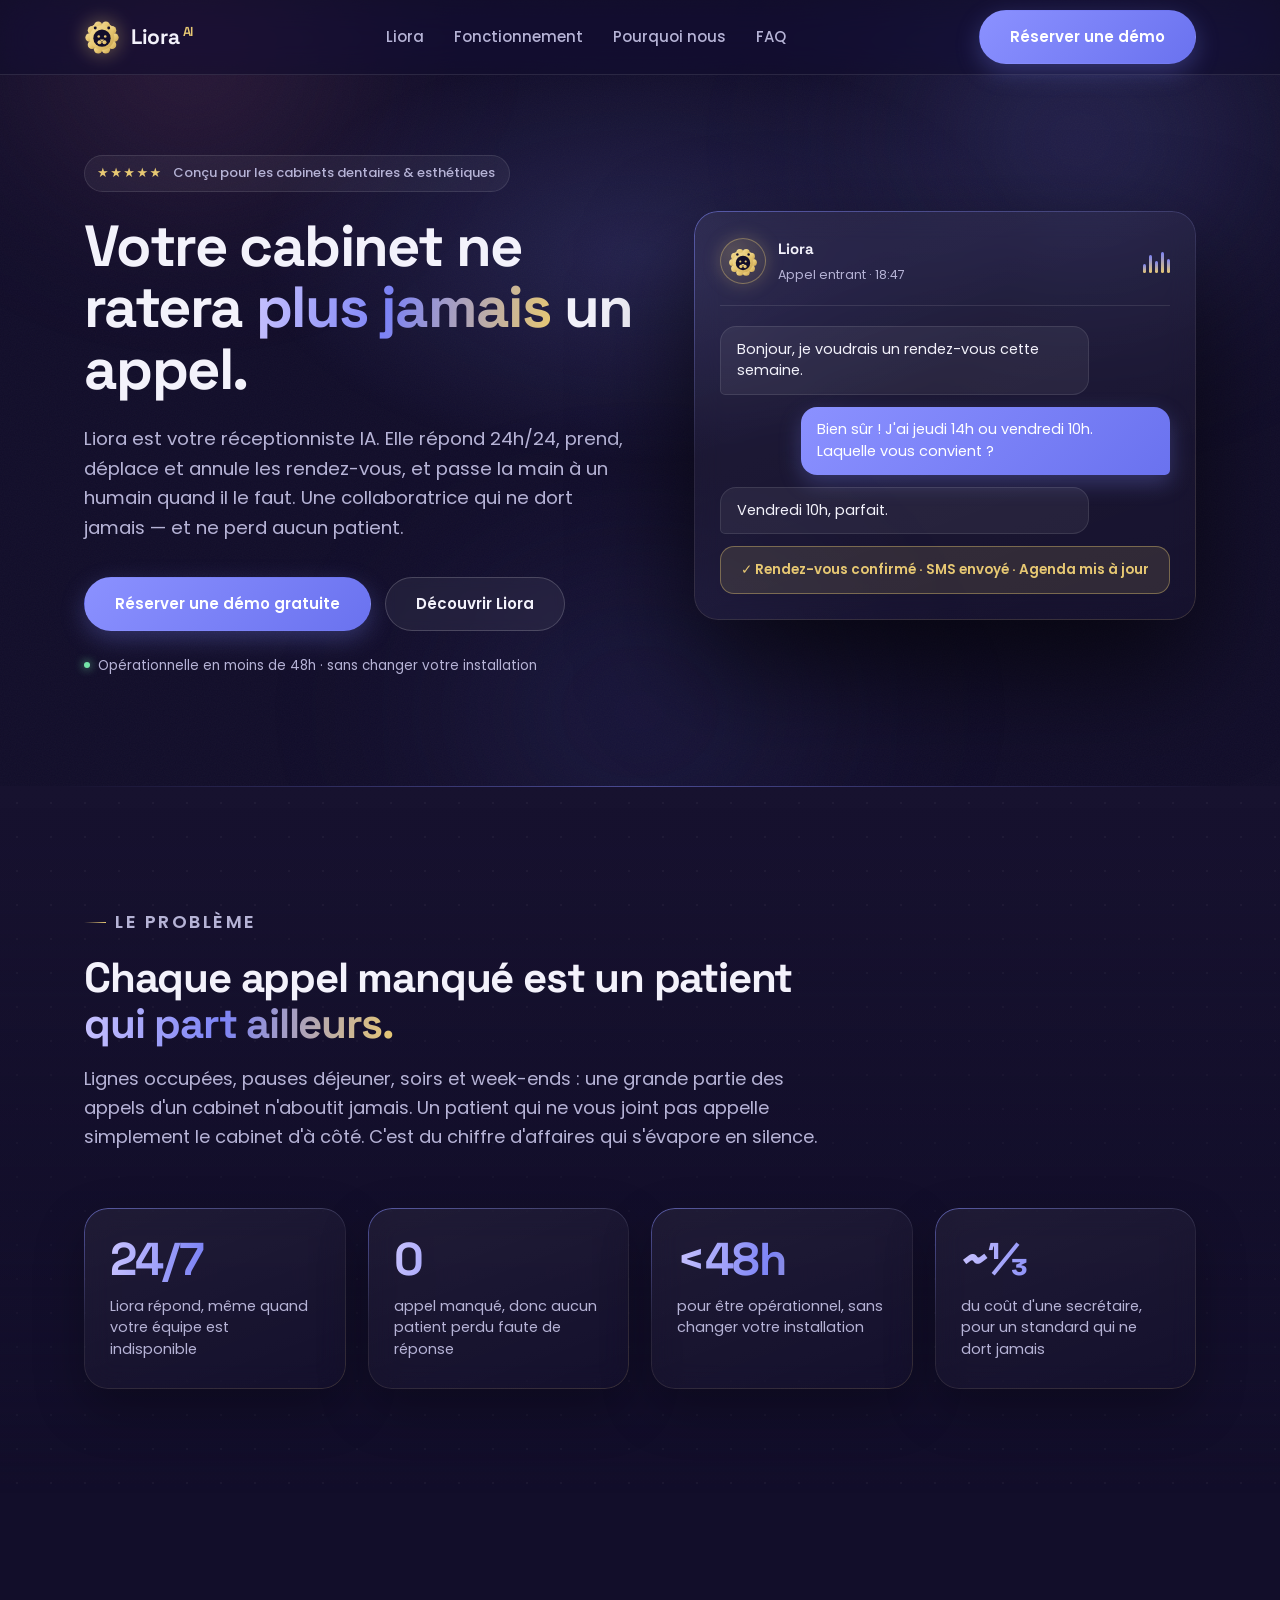
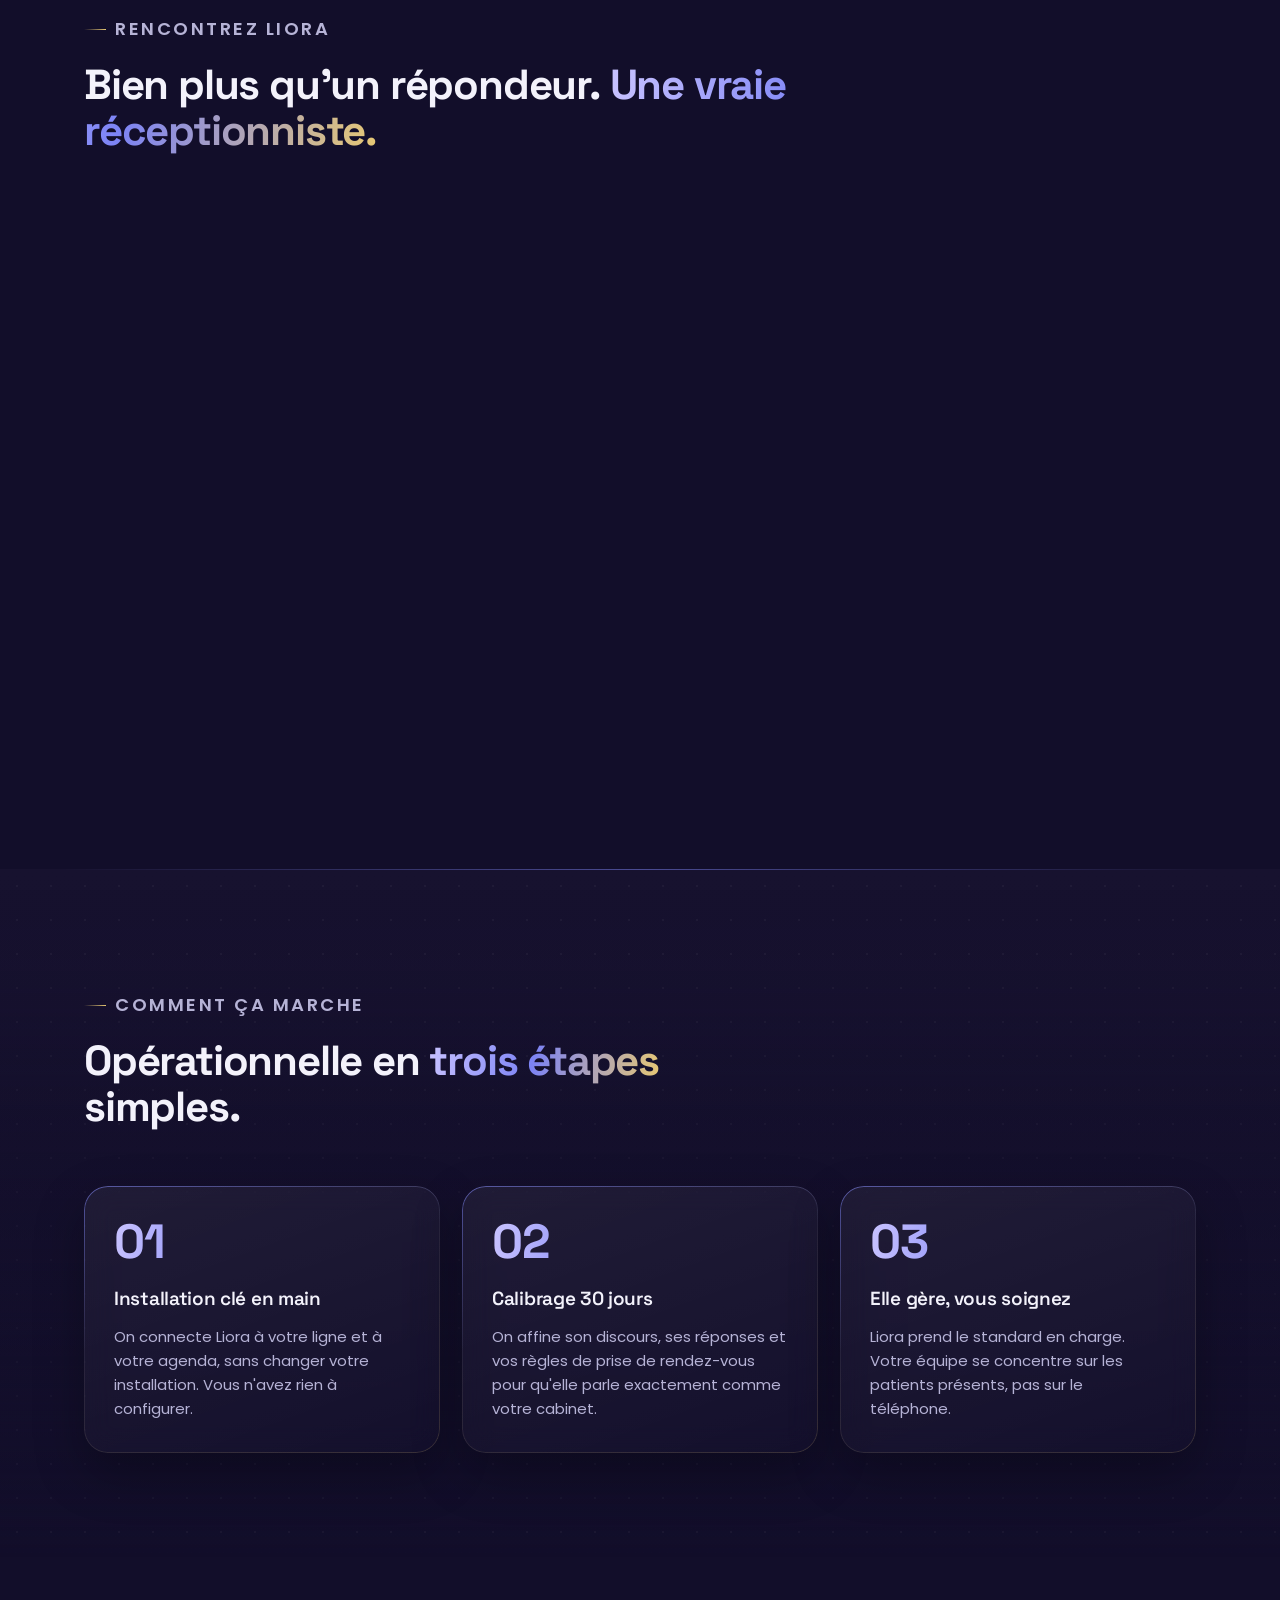
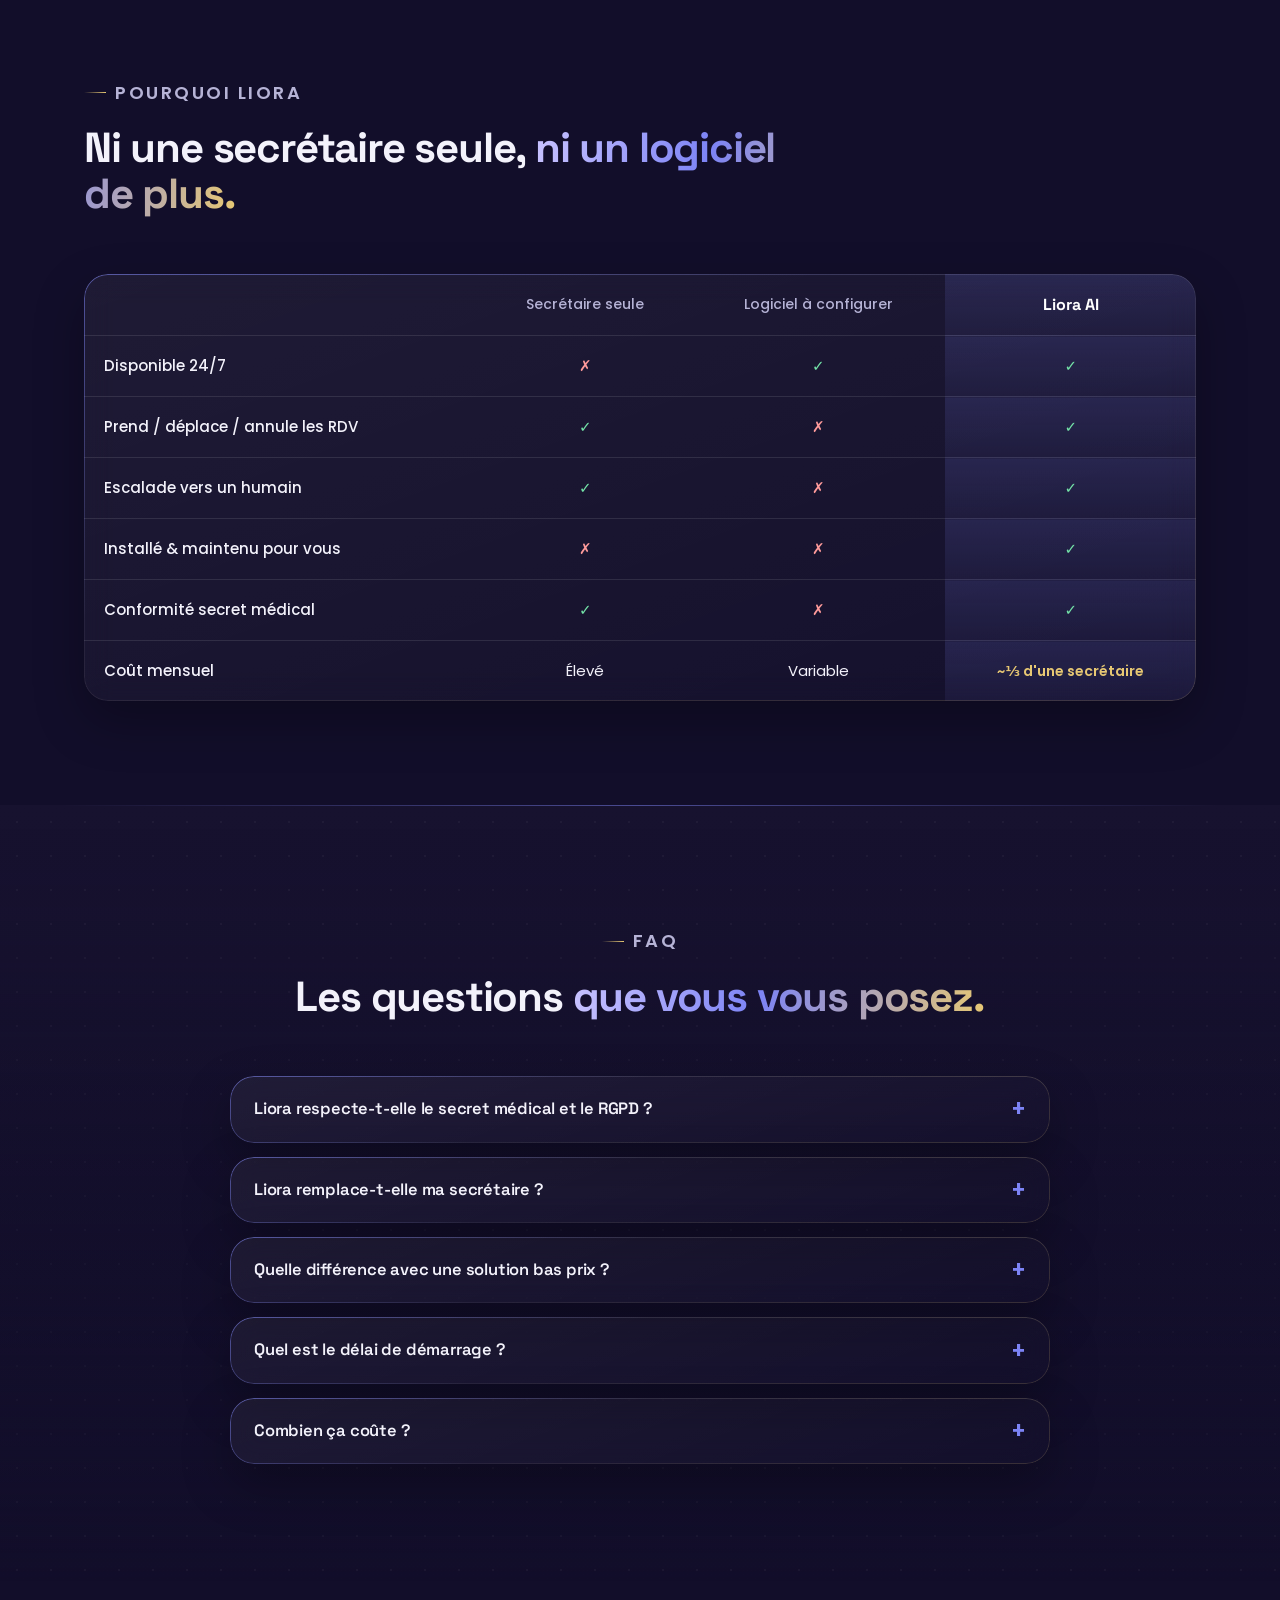
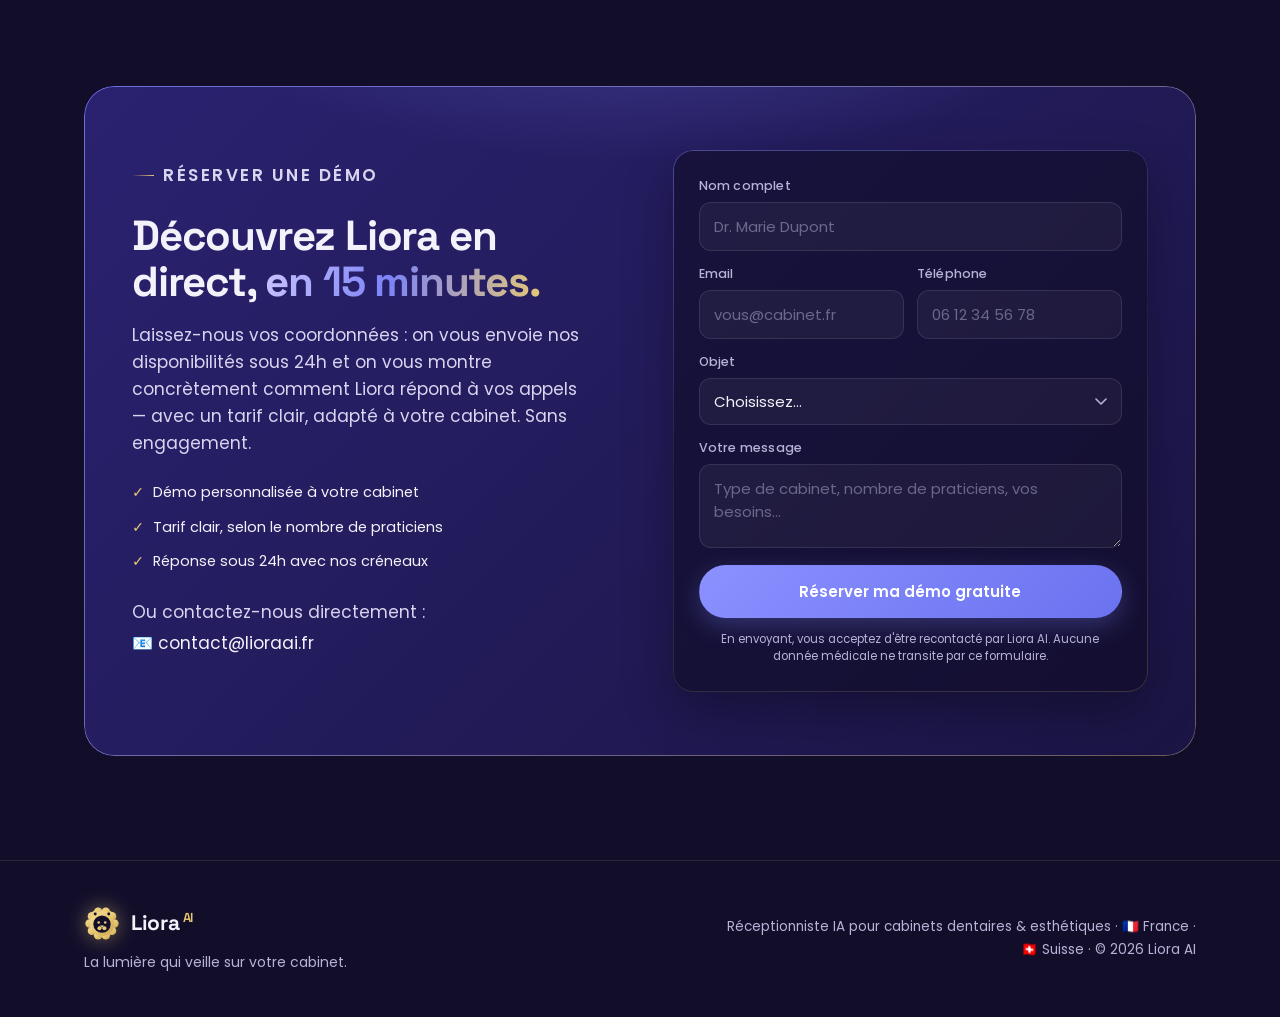
==== index.html @ 28aa7bac "Email de contact dynamique selon le domaine (.ch vs .fr) Co-Authored-By: Claude Opus 4.8 <noreply@an" ====
<!DOCTYPE html>
<html lang="fr">
<head>
<meta charset="UTF-8" />
<meta name="viewport" content="width=device-width, initial-scale=1.0" />
<title>Liora AI — La réceptionniste IA qui ne dort jamais</title>
<meta name="description" content="Liora AI : réceptionniste téléphonique IA pour cabinets dentaires & esthétiques. Répond 24/7, prend les rendez-vous, ne rate aucun patient. France & Suisse." />

<!-- Open Graph -->
<meta property="og:type" content="website" />
<meta property="og:title" content="Liora AI — La réceptionniste IA qui ne dort jamais" />
<meta property="og:description" content="Réceptionniste téléphonique IA pour cabinets dentaires & esthétiques. Répond 24/7, prend les rendez-vous, ne rate aucun patient. France & Suisse." />
<meta property="og:image" content="og-image.png" />
<meta property="og:locale" content="fr_FR" />
<meta name="theme-color" content="#171232" />

<link rel="icon" type="image/svg+xml" href="favicon.svg" />
<link rel="apple-touch-icon" href="apple-touch-icon.png" />

<link rel="preconnect" href="https://fonts.googleapis.com" />
<link rel="preconnect" href="https://fonts.gstatic.com" crossorigin />
<link href="https://fonts.googleapis.com/css2?family=Poppins:wght@400;500;600;700;800&family=Space+Grotesk:wght@500;600;700&display=swap" rel="stylesheet" />

<style>
  /* ============================================================
     DESIGN TOKENS
     ============================================================ */
  :root {
    --bg:      #120e2a;
    --bg2:     #17122f;
    --card:    #221b4d;
    --line:    rgba(255, 255, 255, .10);
    --indigo:  #7c83f5;
    --indigo2: #6a72ef;
    --gold:    #e7c873;
    --ink:     #f3f2fb;
    --muted:   #b6b3d6;
    --green:   #74e3a8;
    --red:     #ff9b9b;

    --container: 1160px;
    --pad: 24px;
    --section-y: 104px;

    --r-pill: 50px;
    --r-card: 24px;
    --r-hero: 28px;
    --r-cta: 30px;
    --r-faq: 18px;

    --display: 'Space Grotesk', 'Poppins', sans-serif;
    --body: 'Poppins', system-ui, -apple-system, sans-serif;

    --shadow-btn: 0 14px 40px rgba(124, 131, 245, .45);
    --shadow-hero: 0 50px 110px rgba(0, 0, 0, .6);
    --grad-text: linear-gradient(100deg, #c9c3ff 0%, #7c83f5 45%, #e7c873 100%);
    --grad-accent: linear-gradient(135deg, #8b91ff, #6a72ef);
  }

  /* ============================================================
     RESET & BASE
     ============================================================ */
  *, *::before, *::after { box-sizing: border-box; margin: 0; padding: 0; }
  html { scroll-behavior: smooth; }

  body {
    font-family: var(--body);
    color: var(--ink);
    background-color: var(--bg);
    font-size: 16px;
    line-height: 1.6;
    -webkit-font-smoothing: antialiased;
    text-rendering: optimizeLegibility;
    overflow-x: hidden;      /* fallback anciens navigateurs */
    overflow-x: clip;        /* clippe le débordement horizontal sans créer de conteneur de scroll */
    position: relative;
  }

  /* Animated ambient light orbs (clipped to viewport to avoid horizontal overflow) */
  .orb-field { position: fixed; inset: 0; z-index: -3; overflow: hidden; pointer-events: none; }
  .orb { position: absolute; border-radius: 50%; filter: blur(90px); pointer-events: none; will-change: transform; }
  .orb-1 { top: -180px; left: -120px; width: 620px; height: 480px; background: radial-gradient(closest-side, rgba(233,120,170,.22), transparent 70%); animation: drift1 22s ease-in-out infinite alternate; }
  .orb-2 { top: -140px; right: -160px; width: 720px; height: 560px; background: radial-gradient(closest-side, rgba(124,131,245,.30), transparent 70%); animation: drift2 26s ease-in-out infinite alternate; }
  .orb-3 { top: 48%; left: 50%; width: 760px; height: 560px; background: radial-gradient(closest-side, rgba(106,114,239,.16), transparent 70%); transform: translateX(-50%); animation: drift3 30s ease-in-out infinite alternate; }
  @keyframes drift1 { to { transform: translate(80px, 60px) scale(1.1); } }
  @keyframes drift2 { to { transform: translate(-70px, 50px) scale(1.08); } }
  @keyframes drift3 { to { transform: translate(-50%, -50px) scale(1.12); } }

  /* Fine grain texture overlay */
  body::after {
    content: ""; position: fixed; inset: 0; z-index: -1; pointer-events: none; opacity: .035;
    background-image: url("data:image/svg+xml,%3Csvg xmlns='http://www.w3.org/2000/svg' width='200' height='200'%3E%3Cfilter id='n'%3E%3CfeTurbulence type='fractalNoise' baseFrequency='0.85' numOctaves='3' stitchTiles='stitch'/%3E%3C/filter%3E%3Crect width='100%25' height='100%25' filter='url(%23n)'/%3E%3C/svg%3E");
  }

  a { color: inherit; text-decoration: none; }
  img, svg { display: block; max-width: 100%; }
  ul { list-style: none; }

  .container { width: 100%; max-width: var(--container); margin-inline: auto; padding-inline: var(--pad); }
  section { padding-block: var(--section-y); position: relative; }

  /* subtle dotted grid layer for alternating sections */
  .bg2 { background:
      radial-gradient(rgba(255,255,255,.04) 1px, transparent 1px) 0 0 / 34px 34px,
      linear-gradient(180deg, var(--bg2), var(--bg)); }
  .bg2::before {
    content: ""; position: absolute; inset: 0; pointer-events: none;
    background: linear-gradient(180deg, transparent, rgba(18,14,42,.7));
    -webkit-mask: linear-gradient(180deg, transparent, #000 35%, #000 65%, transparent);
            mask: linear-gradient(180deg, transparent, #000 35%, #000 65%, transparent);
  }
  .bg2 > .container { position: relative; }

  /* hairline gradient divider on top of sections */
  .divider-top::after {
    content: ""; position: absolute; top: 0; left: 50%; transform: translateX(-50%);
    width: min(1160px, 92vw); height: 1px;
    background: linear-gradient(90deg, transparent, rgba(124,131,245,.5), transparent);
  }

  .lavender { color: var(--indigo); }
  .gold { color: var(--gold); }
  .grad {
    background: var(--grad-text);
    -webkit-background-clip: text; background-clip: text; color: transparent;
  }

  .kicker {
    display: inline-flex; align-items: center; gap: 9px;
    font-size: 12px; font-weight: 600; text-transform: uppercase;
    letter-spacing: 2.5px; color: var(--gold); margin-bottom: 18px;
  }
  .kicker::before { content: ""; width: 22px; height: 1px; background: linear-gradient(90deg, transparent, var(--gold)); }

  h1, h2, h3 { font-family: var(--display); }
  h2 { font-size: 42px; font-weight: 700; letter-spacing: -1.2px; line-height: 1.1; }

  .section-head { max-width: 740px; margin-bottom: 56px; }
  .section-head p { color: var(--muted); margin-top: 18px; font-size: 18px; font-family: var(--body); }

  /* ============================================================
     BUTTONS
     ============================================================ */
  .btn {
    display: inline-flex; align-items: center; justify-content: center; gap: 8px;
    font-family: var(--body); font-size: 15px; font-weight: 600;
    padding: 14px 30px; border-radius: var(--r-pill); border: 1px solid transparent;
    cursor: pointer; position: relative; overflow: hidden;
    transition: transform .2s ease, box-shadow .25s ease, background .2s ease, border-color .2s ease;
    white-space: nowrap;
  }
  .btn-primary { background: var(--grad-accent); color: #fff; box-shadow: 0 8px 24px rgba(124,131,245,.3); }
  .btn-primary::after {
    content: ""; position: absolute; top: 0; left: -120%; width: 70%; height: 100%;
    background: linear-gradient(100deg, transparent, rgba(255,255,255,.35), transparent);
    transform: skewX(-18deg); transition: left .6s ease;
  }
  .btn-primary:hover { transform: translateY(-2px); box-shadow: var(--shadow-btn); }
  .btn-primary:hover::after { left: 130%; }
  .btn-ghost { background: rgba(255,255,255,.06); border-color: rgba(255,255,255,.18); color: var(--ink); backdrop-filter: blur(6px); }
  .btn-ghost:hover { background: rgba(255,255,255,.12); transform: translateY(-2px); border-color: rgba(124,131,245,.45); }

  /* ============================================================
     GLASS CARD w/ gradient hairline border
     ============================================================ */
  .glass {
    position: relative;
    background: linear-gradient(160deg, rgba(255,255,255,.055), rgba(255,255,255,.012));
    backdrop-filter: blur(14px); -webkit-backdrop-filter: blur(14px);
    border-radius: var(--r-card);
    box-shadow: inset 0 1px 0 rgba(255,255,255,.06), 0 20px 50px rgba(0,0,0,.28);
  }
  .glass::before {
    content: ""; position: absolute; inset: 0; border-radius: inherit; padding: 1px;
    background: linear-gradient(160deg, rgba(124,131,245,.55), rgba(255,255,255,.06) 42%, rgba(231,200,115,.18));
    -webkit-mask: linear-gradient(#000 0 0) content-box, linear-gradient(#000 0 0);
            mask: linear-gradient(#000 0 0) content-box, linear-gradient(#000 0 0);
    -webkit-mask-composite: xor; mask-composite: exclude; pointer-events: none;
  }

  /* ============================================================
     NAV
     ============================================================ */
  .nav {
    position: sticky; top: 0; z-index: 100;
    background: rgba(18, 14, 42, .65);
    backdrop-filter: saturate(160%) blur(16px); -webkit-backdrop-filter: saturate(160%) blur(16px);
    border-bottom: 1px solid var(--line);
  }
  .nav-inner { display: flex; align-items: center; justify-content: space-between; height: 74px; }
  .brand { display: flex; align-items: center; gap: 11px; }
  .brand .logo { width: 36px; height: 36px; flex-shrink: 0; filter: drop-shadow(0 0 10px rgba(231,200,115,.45)); }
  .brand .wordmark { font-family: var(--display); font-weight: 700; font-size: 21px; letter-spacing: -.3px; }
  .brand .wordmark .ai { color: var(--gold); font-size: 13px; margin-left: 3px; vertical-align: super; font-weight: 600; }
  .nav-links { display: flex; gap: 30px; }
  .nav-links a { color: var(--muted); font-weight: 500; font-size: 15px; transition: color .2s; position: relative; }
  .nav-links a::after { content: ""; position: absolute; left: 0; bottom: -6px; width: 0; height: 2px; background: var(--grad-accent); border-radius: 2px; transition: width .25s ease; }
  .nav-links a:hover { color: #fff; }
  .nav-links a:hover::after { width: 100%; }

  /* ============================================================
     HERO
     ============================================================ */
  .hero { padding-top: 80px; padding-bottom: 110px; }
  .hero::before {
    content: ""; position: absolute; top: -120px; left: 50%; transform: translateX(-50%);
    width: min(1100px, 100%); height: 600px; z-index: -2; pointer-events: none;
    background: radial-gradient(closest-side, rgba(124,131,245,.18), transparent 70%);
  }
  .hero-grid { display: grid; grid-template-columns: 1.05fr .95fr; gap: 56px; align-items: center; }

  .pill-badge {
    display: inline-flex; align-items: center; gap: 10px;
    font-size: 13px; color: var(--muted); font-weight: 500;
    padding: 7px 14px 7px 12px; border-radius: var(--r-pill);
    background: rgba(255,255,255,.05); border: 1px solid var(--line); margin-bottom: 24px;
  }
  .pill-badge .s { color: var(--gold); letter-spacing: 1.5px; font-size: 13px; }

  .hero h1 {
    font-size: 58px; font-weight: 700; letter-spacing: -1.6px; line-height: 1.06; margin-bottom: 24px;
  }
  .hero p.lead { color: var(--muted); font-size: 18.5px; max-width: 540px; margin-bottom: 34px; }
  .hero-cta { display: flex; gap: 14px; flex-wrap: wrap; align-items: center; }
  .hero-trust { margin-top: 24px; font-size: 13.5px; color: var(--muted); display: flex; align-items: center; gap: 8px; }
  .hero-trust .dot { width: 6px; height: 6px; border-radius: 50%; background: var(--green); box-shadow: 0 0 10px var(--green); }

  /* Hero call-simulation card */
  .call-card { padding: 26px; box-shadow: var(--shadow-hero); }
  .call-head { display: flex; align-items: center; gap: 12px; padding-bottom: 18px; border-bottom: 1px solid var(--line); margin-bottom: 20px; }
  .call-avatar {
    width: 46px; height: 46px; border-radius: 50%;
    background: radial-gradient(circle at 30% 30%, rgba(231,200,115,.22), rgba(231,200,115,.06));
    border: 1px solid rgba(231,200,115,.4); display: grid; place-items: center; flex-shrink: 0;
    box-shadow: 0 0 18px rgba(231,200,115,.25);
  }
  .call-avatar svg { width: 30px; height: 30px; }
  .call-head .meta strong { display: block; font-size: 15px; font-weight: 700; font-family: var(--display); }
  .call-head .meta span { font-size: 12.5px; color: var(--muted); }
  /* animated equalizer */
  .eq { margin-left: auto; display: flex; align-items: flex-end; gap: 3px; height: 22px; }
  .eq span { width: 3px; background: linear-gradient(180deg, var(--indigo), var(--gold)); border-radius: 2px; animation: eq 1.1s ease-in-out infinite; }
  .eq span:nth-child(1){ animation-delay: 0s; height: 40%; }
  .eq span:nth-child(2){ animation-delay: .2s; height: 80%; }
  .eq span:nth-child(3){ animation-delay: .4s; height: 55%; }
  .eq span:nth-child(4){ animation-delay: .1s; height: 95%; }
  .eq span:nth-child(5){ animation-delay: .3s; height: 65%; }
  @keyframes eq { 0%,100%{ transform: scaleY(.4);} 50%{ transform: scaleY(1);} }

  .bubble {
    max-width: 82%; padding: 12px 16px; border-radius: 16px; font-size: 14.5px; line-height: 1.5;
    margin-bottom: 12px; opacity: 0; transform: translateY(8px); animation: bubbleIn .5s ease forwards;
  }
  @keyframes bubbleIn { to { opacity: 1; transform: translateY(0); } }
  .bubble.in { background: rgba(255,255,255,.06); border: 1px solid var(--line); border-bottom-left-radius: 5px; }
  .bubble.out { background: var(--grad-accent); color: #fff; margin-left: auto; border-bottom-right-radius: 5px; box-shadow: 0 8px 22px rgba(124,131,245,.3); }
  .bubble:nth-of-type(1){ animation-delay: .3s; }
  .bubble:nth-of-type(2){ animation-delay: 1.2s; }
  .bubble:nth-of-type(3){ animation-delay: 2.1s; }
  .call-confirm {
    margin-top: 6px; background: rgba(231,200,115,.12); border: 1px solid rgba(231,200,115,.4);
    color: var(--gold); border-radius: 14px; padding: 12px 16px; font-size: 13.5px; font-weight: 600;
    text-align: center; opacity: 0; animation: bubbleIn .5s ease 3s forwards;
  }

  /* ============================================================
     STATS
     ============================================================ */
  .stats { display: grid; grid-template-columns: repeat(4, 1fr); gap: 22px; margin-top: 12px; }
  .stat { padding: 28px 26px; }
  .stat .num { font-family: var(--display); font-size: 46px; font-weight: 700; letter-spacing: -1.5px; line-height: 1; margin-bottom: 14px;
    background: var(--grad-text); -webkit-background-clip: text; background-clip: text; color: transparent; }
  .stat .label { color: var(--muted); font-size: 14.5px; line-height: 1.5; }

  /* ============================================================
     FEATURE CARDS
     ============================================================ */
  .grid-3 { display: grid; grid-template-columns: repeat(3, 1fr); gap: 22px; }
  .card { padding: 30px; transition: transform .28s ease; }
  .card:hover { transform: translateY(-6px); }
  .card:hover::before { background: linear-gradient(160deg, rgba(124,131,245,.85), rgba(255,255,255,.08) 45%, rgba(231,200,115,.3)); }
  .card .icon {
    width: 50px; height: 50px; border-radius: 14px; display: grid; place-items: center; font-size: 22px; margin-bottom: 20px;
    background: radial-gradient(circle at 30% 30%, rgba(124,131,245,.28), rgba(124,131,245,.08));
    border: 1px solid rgba(124,131,245,.3); box-shadow: 0 0 20px rgba(124,131,245,.18);
  }
  .card h3 { font-size: 19px; font-weight: 600; margin-bottom: 10px; letter-spacing: -.3px; }
  .card p { color: var(--muted); font-size: 15px; }

  /* ============================================================
     STEPS
     ============================================================ */
  .steps { display: grid; grid-template-columns: repeat(3, 1fr); gap: 22px; }
  .step { padding: 32px 30px; transition: transform .28s ease; }
  .step:hover { transform: translateY(-6px); }
  .step .n {
    font-family: var(--display); font-size: 48px; font-weight: 700; letter-spacing: -1.5px; line-height: 1; margin-bottom: 18px;
    background: var(--grad-text); -webkit-background-clip: text; background-clip: text; color: transparent;
  }
  .step h3 { font-size: 19px; font-weight: 600; margin-bottom: 10px; letter-spacing: -.3px; }
  .step p { color: var(--muted); font-size: 15px; }

  /* ============================================================
     COMPARISON TABLE
     ============================================================ */
  .table-wrap { overflow-x: auto; border-radius: var(--r-card); position: relative; }
  table.compare { width: 100%; border-collapse: collapse; min-width: 680px; overflow: hidden; border-radius: var(--r-card); }
  table.compare th, table.compare td { padding: 18px 20px; text-align: center; border-bottom: 1px solid var(--line); font-size: 15px; }
  table.compare thead th { font-weight: 500; color: var(--muted); font-size: 14px; }
  table.compare tbody th { font-weight: 500; color: var(--ink); text-align: left; }
  table.compare .col-liora { background: linear-gradient(180deg, rgba(124,131,245,.16), rgba(124,131,245,.07)); }
  table.compare thead .col-liora { font-family: var(--display); color: #fff; font-weight: 700; font-size: 16px; border-top-right-radius: var(--r-card); }
  table.compare tbody tr:last-child th, table.compare tbody tr:last-child td { border-bottom: none; }
  table.compare tbody tr:last-child .col-liora { border-bottom-right-radius: var(--r-card); }
  .yes { color: var(--green); font-weight: 700; }
  .no { color: var(--red); font-weight: 700; }
  .cell-note { color: var(--gold); font-weight: 600; font-size: 14px; }

  /* ============================================================
     FAQ
     ============================================================ */
  .faq { max-width: 820px; margin-inline: auto; }
  details { margin-bottom: 14px; overflow: hidden; }
  details[open]::before { background: linear-gradient(160deg, rgba(124,131,245,.7), rgba(255,255,255,.06) 45%, rgba(231,200,115,.25)); }
  summary {
    list-style: none; cursor: pointer; padding: 20px 24px; font-weight: 600; font-size: 16.5px;
    font-family: var(--display); letter-spacing: -.2px;
    display: flex; justify-content: space-between; align-items: center; gap: 16px;
  }
  summary::-webkit-details-marker { display: none; }
  summary .chev { color: var(--indigo); transition: transform .25s ease; flex-shrink: 0; font-size: 22px; line-height: 1; font-family: var(--body); }
  details[open] summary .chev { transform: rotate(45deg); }
  details .answer { padding: 0 24px 22px; color: var(--muted); font-size: 15.5px; }

  /* ============================================================
     FINAL CTA
     ============================================================ */
  .cta-band {
    position: relative; border-radius: var(--r-cta); padding: 64px 48px; text-align: center; overflow: hidden;
    background:
      radial-gradient(700px 300px at 50% -20%, rgba(124,131,245,.35), transparent 70%),
      linear-gradient(135deg, #2a2270, #1b1545);
  }
  .cta-band::before {
    content: ""; position: absolute; inset: 0; border-radius: inherit; padding: 1px;
    background: linear-gradient(135deg, rgba(124,131,245,.8), rgba(231,200,115,.4));
    -webkit-mask: linear-gradient(#000 0 0) content-box, linear-gradient(#000 0 0);
            mask: linear-gradient(#000 0 0) content-box, linear-gradient(#000 0 0);
    -webkit-mask-composite: xor; mask-composite: exclude; pointer-events: none;
  }
  .cta-band { text-align: left; }
  .cta-band h2 { margin-bottom: 16px; }
  .cta-grid { display: grid; grid-template-columns: 1.02fr .98fr; gap: 46px; align-items: center; }
  .cta-copy > p { color: #d8d5f0; font-size: 17px; max-width: 460px; margin-bottom: 24px; }
  .cta-points { display: grid; gap: 11px; margin-bottom: 24px; }
  .cta-points li { color: var(--ink); font-size: 14.5px; display: flex; gap: 9px; align-items: flex-start; }
  .cta-points li::before { content: "✓"; color: var(--gold); font-weight: 700; }
  .cta-direct { color: var(--muted); font-size: 14px; line-height: 1.85; }
  .cta-direct a { color: var(--ink); }
  .cta-direct a:hover { color: #fff; }

  .cta-form { position: relative; background: rgba(13, 10, 32, .55); border-radius: 20px; padding: 26px; display: grid; gap: 13px; box-shadow: 0 20px 50px rgba(0,0,0,.3); }
  .cta-form::before {
    content: ""; position: absolute; inset: 0; border-radius: inherit; padding: 1px;
    background: linear-gradient(160deg, rgba(124,131,245,.5), rgba(255,255,255,.06) 45%, rgba(231,200,115,.2));
    -webkit-mask: linear-gradient(#000 0 0) content-box, linear-gradient(#000 0 0);
            mask: linear-gradient(#000 0 0) content-box, linear-gradient(#000 0 0);
    -webkit-mask-composite: xor; mask-composite: exclude; pointer-events: none;
  }
  .field { display: grid; gap: 6px; }
  .field-row { display: grid; grid-template-columns: 1fr 1fr; gap: 13px; }
  .field label { font-size: 12.5px; color: var(--muted); font-weight: 500; letter-spacing: .2px; }
  .field input, .field select, .field textarea {
    width: 100%; font-family: var(--body); font-size: 15px; color: var(--ink);
    background: rgba(255,255,255,.045); border: 1px solid var(--line); border-radius: 12px;
    padding: 12px 14px; outline: none; transition: border-color .2s, box-shadow .2s;
  }
  .field textarea { resize: vertical; min-height: 84px; }
  .field input::placeholder, .field textarea::placeholder { color: rgba(182,179,214,.5); }
  .field input:focus, .field select:focus, .field textarea:focus { border-color: rgba(124,131,245,.7); box-shadow: 0 0 0 3px rgba(124,131,245,.16); }
  .field select {
    appearance: none; -webkit-appearance: none; cursor: pointer; padding-right: 36px;
    background-image: url("data:image/svg+xml,%3Csvg xmlns='http://www.w3.org/2000/svg' width='12' height='8' viewBox='0 0 12 8'%3E%3Cpath d='M1 1l5 5 5-5' stroke='%23b6b3d6' stroke-width='1.6' fill='none' stroke-linecap='round' stroke-linejoin='round'/%3E%3C/svg%3E");
    background-repeat: no-repeat; background-position: right 14px center;
  }
  .field select option { background: #1c1640; color: var(--ink); }
  .cta-form .btn { width: 100%; margin-top: 4px; }
  .form-note { font-size: 11.5px; color: var(--muted); text-align: center; line-height: 1.5; }
  .form-success { display: none; color: var(--green); font-size: 14px; text-align: center; padding: 6px 4px 0; line-height: 1.5; }
  .cta-form.sent .form-success { display: block; }

  /* ============================================================
     FOOTER
     ============================================================ */
  footer { border-top: 1px solid var(--line); padding-block: 44px; }
  .footer-inner { display: flex; justify-content: space-between; align-items: center; gap: 24px; flex-wrap: wrap; }
  .footer-brand .tag { color: var(--muted); font-size: 14px; margin-top: 10px; }
  .footer-meta { color: var(--muted); font-size: 13.5px; text-align: right; max-width: 470px; line-height: 1.7; }

  /* ============================================================
     SCROLL REVEAL
     ============================================================ */
  [data-reveal] { opacity: 0; transform: translateY(22px); transition: opacity .7s ease, transform .7s ease; }
  [data-reveal].in { opacity: 1; transform: none; }

  /* ============================================================
     RESPONSIVE
     ============================================================ */
  @media (max-width: 880px) {
    :root { --section-y: 70px; }
    .nav-links { display: none; }
    .hero-grid { grid-template-columns: 1fr; gap: 44px; }
    .hero h1 { font-size: 40px; letter-spacing: -1px; }
    .hero p.lead { font-size: 17px; }
    h2 { font-size: 31px; }
    .stats { grid-template-columns: repeat(2, 1fr); }
    .grid-3, .steps { grid-template-columns: 1fr; }
    table.compare th, table.compare td { padding: 12px 14px; font-size: 12.5px; }
    .cta-band { padding: 44px 24px; }
    .cta-grid { grid-template-columns: 1fr; gap: 32px; }
    .field-row { grid-template-columns: 1fr; }
    .footer-inner { flex-direction: column; align-items: flex-start; }
    .footer-meta { text-align: left; }
  }

  @media (prefers-reduced-motion: reduce) {
    .orb, .eq span, .btn-primary::after { animation: none !important; }
    .bubble, .call-confirm { animation: none; opacity: 1; transform: none; }
    [data-reveal] { opacity: 1; transform: none; transition: none; }
    html { scroll-behavior: auto; }
  }
</style>
</head>
<body>

<!-- Ambient animated light -->
<div class="orb-field" aria-hidden="true">
  <div class="orb orb-1"></div>
  <div class="orb orb-2"></div>
  <div class="orb orb-3"></div>
</div>

<!-- =========================================================
     LION LOGO — reusable SVG symbol (Atlas lion, geometric, gold)
     Placeholder — replace with the final generated brand logo.
     ========================================================= -->
<svg width="0" height="0" style="position:absolute" aria-hidden="true">
  <symbol id="lion" viewBox="0 0 64 64">
    <defs>
      <linearGradient id="goldgrad" x1="0" y1="0" x2="1" y2="1">
        <stop offset="0" stop-color="#f3dd9b" />
        <stop offset="0.5" stop-color="#e7c873" />
        <stop offset="1" stop-color="#c9a44f" />
      </linearGradient>
    </defs>
    <g fill="url(#goldgrad)">
      <!-- Ears -->
      <circle cx="20" cy="16" r="6" />
      <circle cx="44" cy="16" r="6" />
      <!-- Mane locks -->
      <circle cx="54.0" cy="33.0" r="7.6" />
      <circle cx="49.8" cy="45.9" r="7.6" />
      <circle cx="38.8" cy="53.9" r="7.6" />
      <circle cx="25.2" cy="53.9" r="7.6" />
      <circle cx="14.2" cy="45.9" r="7.6" />
      <circle cx="10.0" cy="33.0" r="7.6" />
      <circle cx="14.2" cy="20.1" r="7.6" />
      <circle cx="25.2" cy="12.1" r="7.6" />
      <circle cx="38.8" cy="12.1" r="7.6" />
      <circle cx="49.8" cy="20.1" r="7.6" />
      <!-- Mane body -->
      <circle cx="32" cy="33" r="22" />
    </g>
    <circle cx="32" cy="34" r="15.4" fill="#120e2a" />
    <circle cx="20" cy="16" r="2.6" fill="#120e2a" />
    <circle cx="44" cy="16" r="2.6" fill="#120e2a" />
    <g fill="url(#goldgrad)">
      <circle cx="26.2" cy="31" r="2.3" />
      <circle cx="37.8" cy="31" r="2.3" />
      <circle cx="27.6" cy="41.5" r="3.6" />
      <circle cx="36.4" cy="41.5" r="3.6" />
      <path d="M28.4 36.4 h7.2 l-3.6 4.4 z" />
    </g>
  </symbol>
</svg>

<!-- =========================================================
     NAV
     ========================================================= -->
<header class="nav">
  <div class="container nav-inner">
    <a href="#top" class="brand" aria-label="Liora AI — accueil">
      <svg class="logo" aria-hidden="true"><use href="#lion" /></svg>
      <span class="wordmark">Liora<span class="ai">AI</span></span>
    </a>
    <nav class="nav-links" aria-label="Navigation principale">
      <a href="#liora">Liora</a>
      <a href="#fonctionnement">Fonctionnement</a>
      <a href="#pourquoi">Pourquoi nous</a>
      <a href="#faq">FAQ</a>
    </nav>
    <a href="#demo" class="btn btn-primary">Réserver une démo</a>
  </div>
</header>

<main id="top">

<!-- =========================================================
     HERO
     ========================================================= -->
<section class="hero">
  <div class="container hero-grid">
    <div>
      <div class="pill-badge" data-reveal>
        <span class="s">★★★★★</span>
        <span>Conçu pour les cabinets dentaires &amp; esthétiques</span>
      </div>
      <h1 data-reveal style="transition-delay:.06s">Votre cabinet ne ratera <span class="grad">plus jamais</span> un appel.</h1>
      <p class="lead" data-reveal style="transition-delay:.12s">Liora est votre réceptionniste IA. Elle répond 24h/24, prend, déplace et annule les rendez-vous, et passe la main à un humain quand il le faut. Une collaboratrice qui ne dort jamais — et ne perd aucun patient.</p>
      <div class="hero-cta" data-reveal style="transition-delay:.18s">
        <a href="#demo" class="btn btn-primary">Réserver une démo gratuite</a>
        <a href="#liora" class="btn btn-ghost">Découvrir Liora</a>
      </div>
      <div class="hero-trust" data-reveal style="transition-delay:.24s">
        <span class="dot"></span> Opérationnelle en moins de 48h · sans changer votre installation
      </div>
    </div>

    <div class="call-card glass" data-reveal style="transition-delay:.1s" aria-label="Exemple d'appel géré par Liora">
      <div class="call-head">
        <span class="call-avatar"><svg aria-hidden="true"><use href="#lion" /></svg></span>
        <span class="meta">
          <strong>Liora</strong>
          <span>Appel entrant · 18:47</span>
        </span>
        <span class="eq" aria-hidden="true"><span></span><span></span><span></span><span></span><span></span></span>
      </div>
      <div class="bubble in">Bonjour, je voudrais un rendez-vous cette semaine.</div>
      <div class="bubble out">Bien sûr&nbsp;! J'ai jeudi 14h ou vendredi 10h. Laquelle vous convient&nbsp;?</div>
      <div class="bubble in">Vendredi 10h, parfait.</div>
      <div class="call-confirm">✓ Rendez-vous confirmé · SMS envoyé · Agenda mis à jour</div>
    </div>
  </div>
</section>

<!-- =========================================================
     PROBLÈME + STATS
     ========================================================= -->
<section class="bg2 divider-top" id="probleme">
  <div class="container">
    <div class="section-head" data-reveal>
      <p class="kicker">Le problème</p>
      <h2>Chaque appel manqué est un patient <span class="grad">qui part ailleurs.</span></h2>
      <p>Lignes occupées, pauses déjeuner, soirs et week-ends : une grande partie des appels d'un cabinet n'aboutit jamais. Un patient qui ne vous joint pas appelle simplement le cabinet d'à côté. C'est du chiffre d'affaires qui s'évapore en silence.</p>
    </div>
    <div class="stats">
      <div class="stat glass" data-reveal>
        <div class="num">24/7</div>
        <div class="label">Liora répond, même quand votre équipe est indisponible</div>
      </div>
      <div class="stat glass" data-reveal style="transition-delay:.08s">
        <div class="num">0</div>
        <div class="label">appel manqué, donc aucun patient perdu faute de réponse</div>
      </div>
      <div class="stat glass" data-reveal style="transition-delay:.16s">
        <div class="num">&lt;48h</div>
        <div class="label">pour être opérationnel, sans changer votre installation</div>
      </div>
      <div class="stat glass" data-reveal style="transition-delay:.24s">
        <div class="num">~⅓</div>
        <div class="label">du coût d'une secrétaire, pour un standard qui ne dort jamais</div>
      </div>
    </div>
  </div>
</section>

<!-- =========================================================
     RENCONTREZ LIORA — features
     ========================================================= -->
<section id="liora">
  <div class="container">
    <div class="section-head" data-reveal>
      <p class="kicker">Rencontrez Liora</p>
      <h2>Bien plus qu'un répondeur. <span class="grad">Une vraie réceptionniste.</span></h2>
    </div>
    <div class="grid-3">
      <div class="card glass" data-reveal>
        <div class="icon">📞</div>
        <h3>Répond à chaque appel, 24/7</h3>
        <p>Jour et nuit, week-ends et jours fériés : aucun appel ne sonne dans le vide. Liora décroche toujours, dès la première sonnerie.</p>
      </div>
      <div class="card glass" data-reveal style="transition-delay:.08s">
        <div class="icon">📅</div>
        <h3>Gère vos rendez-vous</h3>
        <p>Elle prend, déplace et annule les rendez-vous directement dans votre agenda, en respectant vos créneaux et vos règles.</p>
      </div>
      <div class="card glass" data-reveal style="transition-delay:.16s">
        <div class="icon">🤝</div>
        <h3>Escalade vers un humain</h3>
        <p>Face à une situation complexe ou urgente, Liora sait reconnaître ses limites et transfère l'appel à la bonne personne.</p>
      </div>
      <div class="card glass" data-reveal>
        <div class="icon">💬</div>
        <h3>Confirmations &amp; rappels SMS</h3>
        <p>Chaque rendez-vous est confirmé par SMS, avec rappel avant l'échéance. Résultat : nettement moins de no-shows.</p>
      </div>
      <div class="card glass" data-reveal style="transition-delay:.08s">
        <div class="icon">🔒</div>
        <h3>Respect du secret médical</h3>
        <p>Conçue pour le milieu médical : aucune donnée médicale stockée, des échanges sécurisés et conformes.</p>
      </div>
      <div class="card glass" data-reveal style="transition-delay:.16s">
        <div class="icon">📊</div>
        <h3>Reporting mensuel</h3>
        <p>Chaque mois, un rapport clair : appels traités, rendez-vous générés, pics d'activité. Vous gardez la main.</p>
      </div>
    </div>
  </div>
</section>

<!-- =========================================================
     COMMENT ÇA MARCHE — steps
     ========================================================= -->
<section class="bg2 divider-top" id="fonctionnement">
  <div class="container">
    <div class="section-head" data-reveal>
      <p class="kicker">Comment ça marche</p>
      <h2>Opérationnelle en <span class="grad">trois étapes</span> simples.</h2>
    </div>
    <div class="steps">
      <div class="step glass" data-reveal>
        <div class="n">01</div>
        <h3>Installation clé en main</h3>
        <p>On connecte Liora à votre ligne et à votre agenda, sans changer votre installation. Vous n'avez rien à configurer.</p>
      </div>
      <div class="step glass" data-reveal style="transition-delay:.08s">
        <div class="n">02</div>
        <h3>Calibrage 30 jours</h3>
        <p>On affine son discours, ses réponses et vos règles de prise de rendez-vous pour qu'elle parle exactement comme votre cabinet.</p>
      </div>
      <div class="step glass" data-reveal style="transition-delay:.16s">
        <div class="n">03</div>
        <h3>Elle gère, vous soignez</h3>
        <p>Liora prend le standard en charge. Votre équipe se concentre sur les patients présents, pas sur le téléphone.</p>
      </div>
    </div>
  </div>
</section>

<!-- =========================================================
     POURQUOI LIORA — comparison
     ========================================================= -->
<section id="pourquoi">
  <div class="container">
    <div class="section-head" data-reveal>
      <p class="kicker">Pourquoi Liora</p>
      <h2>Ni une secrétaire seule, <span class="grad">ni un logiciel de plus.</span></h2>
    </div>
    <div class="table-wrap glass" data-reveal>
      <table class="compare">
        <thead>
          <tr>
            <th scope="col"></th>
            <th scope="col">Secrétaire seule</th>
            <th scope="col">Logiciel à configurer</th>
            <th scope="col" class="col-liora">Liora AI</th>
          </tr>
        </thead>
        <tbody>
          <tr>
            <th scope="row">Disponible 24/7</th>
            <td><span class="no">✗</span></td>
            <td><span class="yes">✓</span></td>
            <td class="col-liora"><span class="yes">✓</span></td>
          </tr>
          <tr>
            <th scope="row">Prend / déplace / annule les RDV</th>
            <td><span class="yes">✓</span></td>
            <td><span class="no">✗</span></td>
            <td class="col-liora"><span class="yes">✓</span></td>
          </tr>
          <tr>
            <th scope="row">Escalade vers un humain</th>
            <td><span class="yes">✓</span></td>
            <td><span class="no">✗</span></td>
            <td class="col-liora"><span class="yes">✓</span></td>
          </tr>
          <tr>
            <th scope="row">Installé &amp; maintenu pour vous</th>
            <td><span class="no">✗</span></td>
            <td><span class="no">✗</span></td>
            <td class="col-liora"><span class="yes">✓</span></td>
          </tr>
          <tr>
            <th scope="row">Conformité secret médical</th>
            <td><span class="yes">✓</span></td>
            <td><span class="no">✗</span></td>
            <td class="col-liora"><span class="yes">✓</span></td>
          </tr>
          <tr>
            <th scope="row">Coût mensuel</th>
            <td>Élevé</td>
            <td>Variable</td>
            <td class="col-liora"><span class="cell-note">~⅓ d'une secrétaire</span></td>
          </tr>
        </tbody>
      </table>
    </div>
  </div>
</section>

<!-- =========================================================
     FAQ
     ========================================================= -->
<section class="bg2 divider-top" id="faq">
  <div class="container">
    <div class="section-head" data-reveal style="text-align:center; margin-inline:auto;">
      <p class="kicker">FAQ</p>
      <h2>Les questions <span class="grad">que vous vous posez.</span></h2>
    </div>
    <div class="faq">
      <details class="glass" data-reveal>
        <summary>Liora respecte-t-elle le secret médical et le RGPD ? <span class="chev">+</span></summary>
        <div class="answer">Oui. Liora est conçue pour le milieu médical : les échanges sont sécurisés, aucune donnée médicale n'est stockée, et le traitement des informations respecte le RGPD. Elle se limite à la prise de rendez-vous et à l'orientation des appels.</div>
      </details>
      <details class="glass" data-reveal>
        <summary>Liora remplace-t-elle ma secrétaire ? <span class="chev">+</span></summary>
        <div class="answer">Non — elle la soulage. Liora prend en charge les appels que votre équipe ne peut pas décrocher (lignes occupées, soirs, week-ends) et les tâches répétitives. Votre secrétaire se concentre sur l'accueil des patients présents et les cas complexes, vers lesquels Liora sait escalader.</div>
      </details>
      <details class="glass" data-reveal>
        <summary>Quelle différence avec une solution bas prix ? <span class="chev">+</span></summary>
        <div class="answer">Les solutions bas prix sont des outils que vous devez configurer et maintenir vous-même. Liora est un service clé en main : on l'installe, on la calibre pendant 30 jours pour qu'elle parle comme votre cabinet, et on assure la maintenance. Vous n'avez rien à gérer.</div>
      </details>
      <details class="glass" data-reveal>
        <summary>Quel est le délai de démarrage ? <span class="chev">+</span></summary>
        <div class="answer">Liora est opérationnelle en moins de 48h, sans changer votre installation téléphonique actuelle. Suit ensuite une période de calibrage de 30 jours pour affiner ses réponses à votre cabinet.</div>
      </details>
      <details class="glass" data-reveal>
        <summary>Combien ça coûte ? <span class="chev">+</span></summary>
        <div class="answer">Le tarif dépend du nombre de praticiens et de votre volume d'appels — il reste autour d'un tiers du coût d'une secrétaire. Le plus simple est d'en discuter lors d'une démo gratuite de 15 minutes, où l'on vous donne un prix clair et adapté.</div>
      </details>
    </div>
  </div>
</section>

<!-- =========================================================
     FINAL CTA
     ========================================================= -->
<section id="demo">
  <div class="container">
    <div class="cta-band" data-reveal>
      <div class="cta-grid">
        <div class="cta-copy">
          <p class="kicker">Réserver une démo</p>
          <h2>Découvrez Liora en direct, <span class="grad">en 15 minutes.</span></h2>
          <p>Laissez-nous vos coordonnées : on vous envoie nos disponibilités sous 24h et on vous montre concrètement comment Liora répond à vos appels — avec un tarif clair, adapté à votre cabinet. Sans engagement.</p>
          <ul class="cta-points">
            <li>Démo personnalisée à votre cabinet</li>
            <li>Tarif clair, selon le nombre de praticiens</li>
            <li>Réponse sous 24h avec nos créneaux</li>
          </ul>
          <p class="cta-direct">Ou contactez-nous directement :<br />
            <a id="contact-link" href="mailto:contact@lioraai.fr">📧 contact@lioraai.fr</a>
          </p>
        </div>

        <!-- Formulaire d'inscription.
             Par défaut : envoi via mailto vers contact@lioraai.fr (voir <script> en bas).
             Pour un envoi sans ouvrir le client mail, remplacez par :
             <form class="cta-form" action="https://formspree.io/f/VOTRE_ID" method="POST">
             et retirez le gestionnaire JS 'demo-form'. -->
        <form class="cta-form" id="demo-form">
          <div class="field">
            <label for="f-nom">Nom complet</label>
            <input id="f-nom" name="nom" type="text" autocomplete="name" placeholder="Dr. Marie Dupont" required />
          </div>
          <div class="field-row">
            <div class="field">
              <label for="f-email">Email</label>
              <input id="f-email" name="email" type="email" autocomplete="email" placeholder="vous@cabinet.fr" required />
            </div>
            <div class="field">
              <label for="f-tel">Téléphone</label>
              <input id="f-tel" name="tel" type="tel" autocomplete="tel" placeholder="06 12 34 56 78" required />
            </div>
          </div>
          <div class="field">
            <label for="f-objet">Objet</label>
            <select id="f-objet" name="objet" required>
              <option value="" disabled selected>Choisissez…</option>
              <option>Réserver une démo</option>
              <option>Demande d'information</option>
              <option>Tarifs</option>
              <option>Autre</option>
            </select>
          </div>
          <div class="field">
            <label for="f-msg">Votre message</label>
            <textarea id="f-msg" name="message" placeholder="Type de cabinet, nombre de praticiens, vos besoins…"></textarea>
          </div>
          <button type="submit" class="btn btn-primary">Réserver ma démo gratuite</button>
          <p class="form-note">En envoyant, vous acceptez d'être recontacté par Liora AI. Aucune donnée médicale ne transite par ce formulaire.</p>
          <p class="form-success">✓ Merci&nbsp;! Votre message est prêt à être envoyé — nous revenons vers vous sous 24h avec nos disponibilités.</p>
        </form>
      </div>
    </div>
  </div>
</section>

</main>

<!-- =========================================================
     FOOTER
     ========================================================= -->
<footer>
  <div class="container footer-inner">
    <div class="footer-brand">
      <a href="#top" class="brand" aria-label="Liora AI">
        <svg class="logo" aria-hidden="true"><use href="#lion" /></svg>
        <span class="wordmark">Liora<span class="ai">AI</span></span>
      </a>
      <p class="tag">La lumière qui veille sur votre cabinet.</p>
    </div>
    <p class="footer-meta">Réceptionniste IA pour cabinets dentaires &amp; esthétiques · 🇫🇷 France · 🇨🇭 Suisse · © 2026 Liora AI</p>
  </div>
</footer>

<script>
  // Scroll reveal
  (function () {
    var reduce = window.matchMedia('(prefers-reduced-motion: reduce)').matches;
    var els = document.querySelectorAll('[data-reveal]');
    if (reduce || !('IntersectionObserver' in window)) {
      els.forEach(function (e) { e.classList.add('in'); });
      return;
    }
    var io = new IntersectionObserver(function (entries) {
      entries.forEach(function (en) {
        if (en.isIntersecting) { en.target.classList.add('in'); io.unobserve(en.target); }
      });
    }, { threshold: 0.12, rootMargin: '0px 0px -8% 0px' });
    els.forEach(function (e) { io.observe(e); });
  })();

  // Formulaire de démo → envoi par email (mailto).
  // Email selon le domaine : contact@lioraai.ch depuis lioraai.ch, sinon contact@lioraai.fr.
  (function () {
    var CONTACT_EMAIL = /(^|\.)lioraai\.ch$/i.test(location.hostname)
      ? "contact@lioraai.ch"
      : "contact@lioraai.fr";

    // Adapte le lien de contact affiché au domaine visité
    var cl = document.getElementById('contact-link');
    if (cl) { cl.href = 'mailto:' + CONTACT_EMAIL; cl.textContent = '📧 ' + CONTACT_EMAIL; }

    var form = document.getElementById('demo-form');
    if (!form) return;
    form.addEventListener('submit', function (e) {
      e.preventDefault();
      var f = e.target;
      var objet = f.objet.value || 'Réserver une démo';
      var subject = '[Liora] ' + objet + ' — ' + f.nom.value;
      var body =
        'Nom : ' + f.nom.value +
        '\nEmail : ' + f.email.value +
        '\nTéléphone : ' + f.tel.value +
        '\nObjet : ' + objet +
        '\n\nMessage :\n' + (f.message.value || '—');
      window.location.href = 'mailto:' + CONTACT_EMAIL +
        '?subject=' + encodeURIComponent(subject) +
        '&body=' + encodeURIComponent(body);
      form.classList.add('sent');
    });
  })();
</script>

</body>
</html>
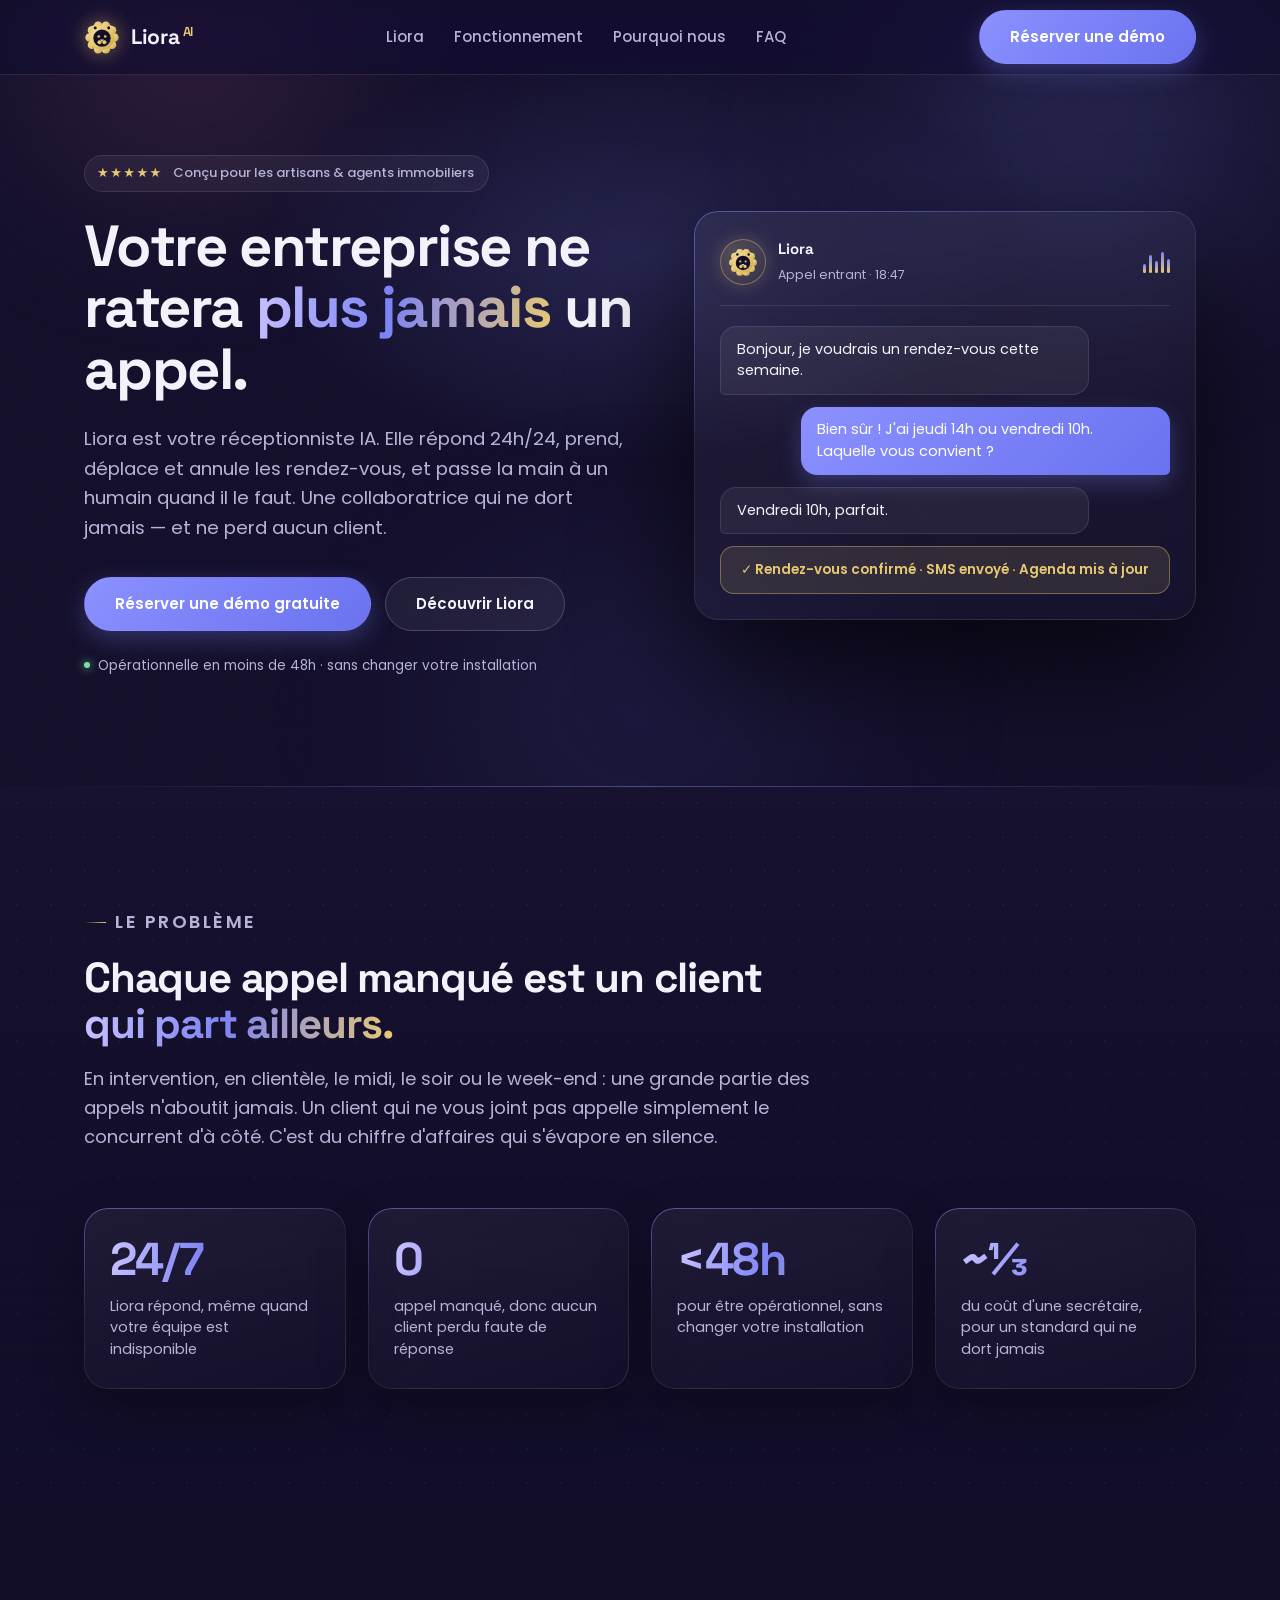
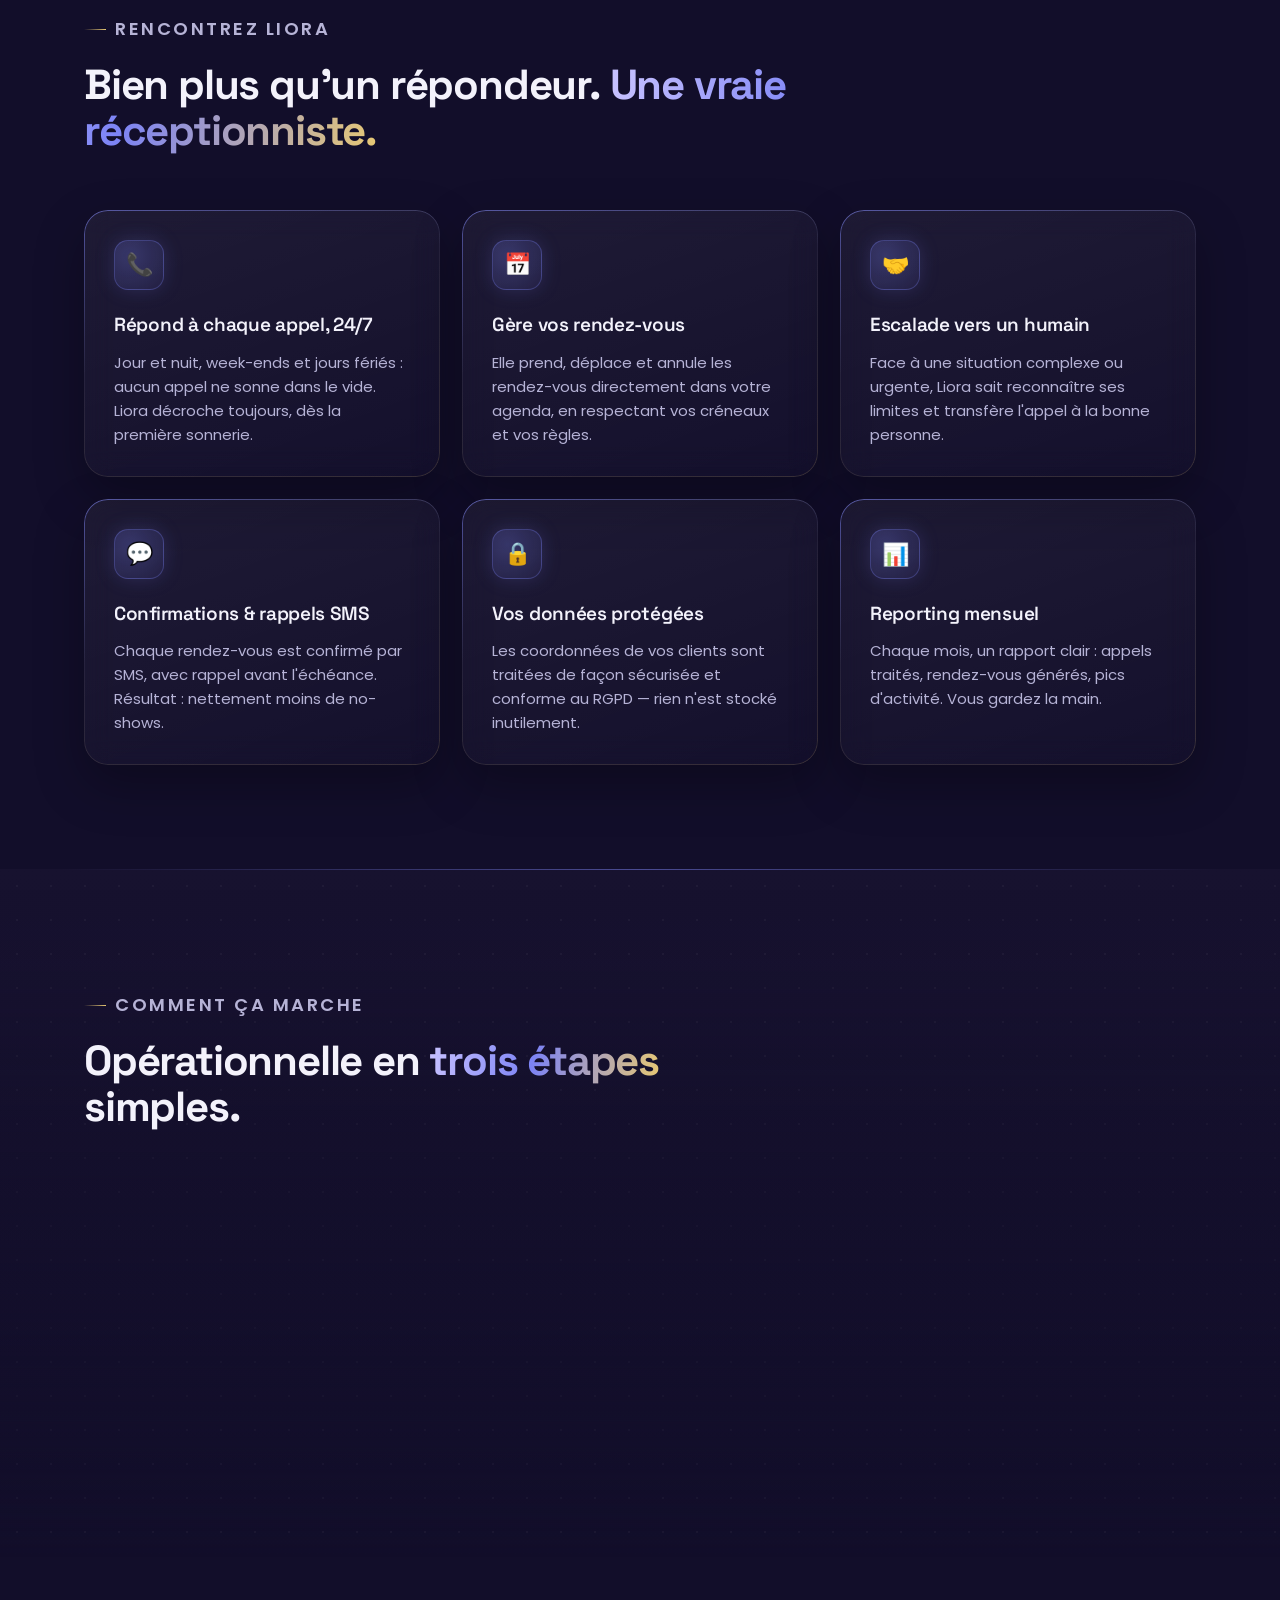
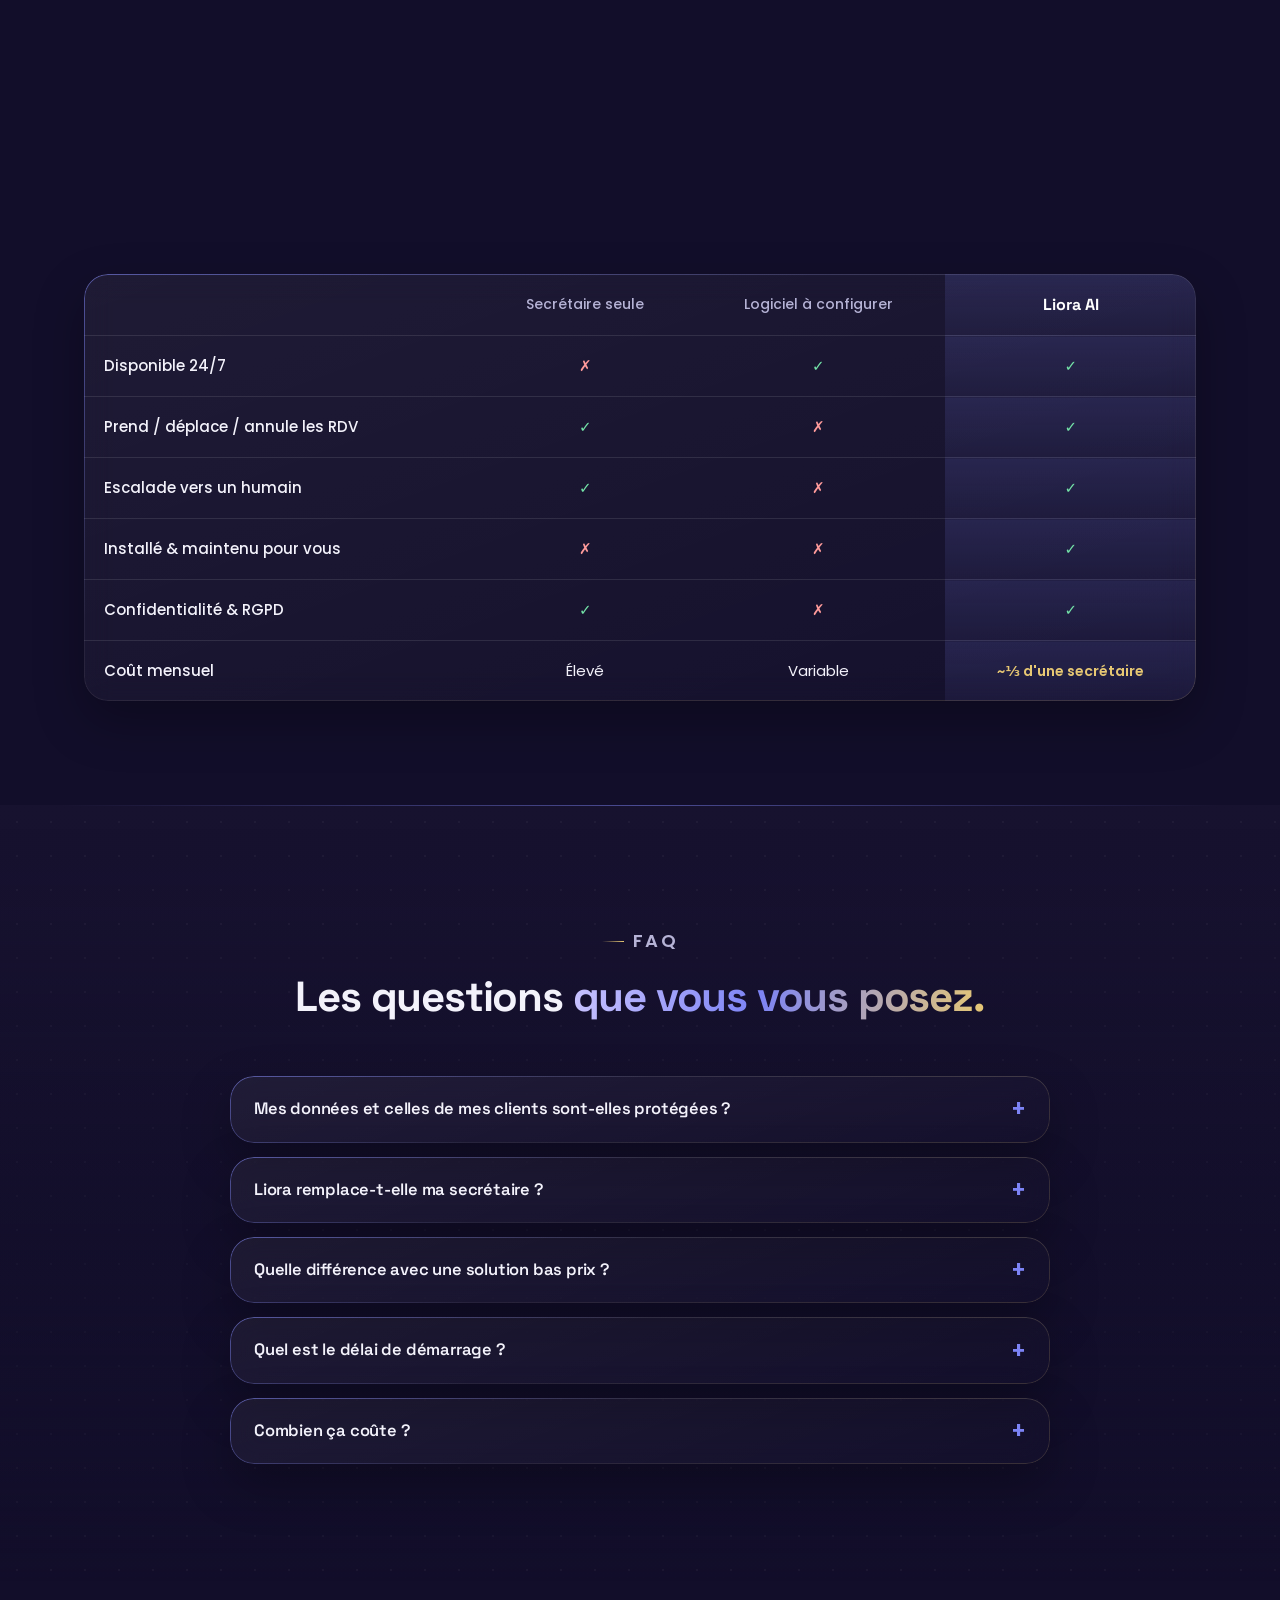
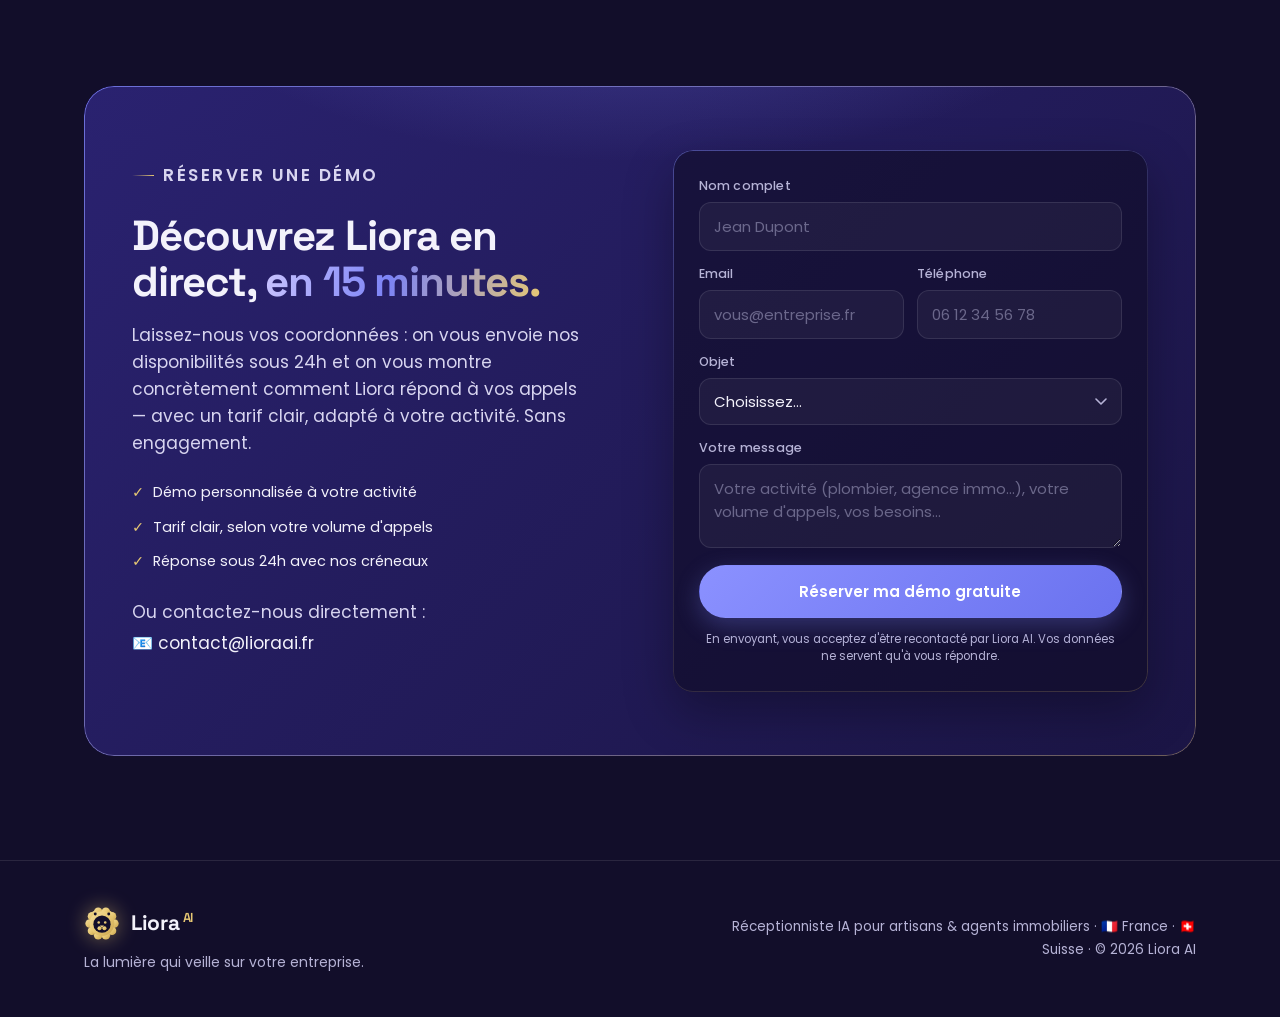
==== commit ede4ffbd: "Repositionnement: cabinets médicaux → artisans & agents immobiliers Co-Authored-By: Claude Opus 4.8 " ====
--- a/index.html
+++ b/index.html
@@ -4,12 +4,12 @@
 <meta charset="UTF-8" />
 <meta name="viewport" content="width=device-width, initial-scale=1.0" />
 <title>Liora AI — La réceptionniste IA qui ne dort jamais</title>
-<meta name="description" content="Liora AI : réceptionniste téléphonique IA pour cabinets dentaires & esthétiques. Répond 24/7, prend les rendez-vous, ne rate aucun patient. France & Suisse." />
+<meta name="description" content="Liora AI : réceptionniste téléphonique IA pour artisans & agents immobiliers. Répond 24/7, prend les rendez-vous, ne rate aucun client. France & Suisse." />
 
 <!-- Open Graph -->
 <meta property="og:type" content="website" />
 <meta property="og:title" content="Liora AI — La réceptionniste IA qui ne dort jamais" />
-<meta property="og:description" content="Réceptionniste téléphonique IA pour cabinets dentaires & esthétiques. Répond 24/7, prend les rendez-vous, ne rate aucun patient. France & Suisse." />
+<meta property="og:description" content="Réceptionniste téléphonique IA pour artisans & agents immobiliers. Répond 24/7, prend les rendez-vous, ne rate aucun client. France & Suisse." />
 <meta property="og:image" content="og-image.png" />
 <meta property="og:locale" content="fr_FR" />
 <meta name="theme-color" content="#171232" />
@@ -513,10 +513,10 @@
     <div>
       <div class="pill-badge" data-reveal>
         <span class="s">★★★★★</span>
-        <span>Conçu pour les cabinets dentaires &amp; esthétiques</span>
-      </div>
-      <h1 data-reveal style="transition-delay:.06s">Votre cabinet ne ratera <span class="grad">plus jamais</span> un appel.</h1>
-      <p class="lead" data-reveal style="transition-delay:.12s">Liora est votre réceptionniste IA. Elle répond 24h/24, prend, déplace et annule les rendez-vous, et passe la main à un humain quand il le faut. Une collaboratrice qui ne dort jamais — et ne perd aucun patient.</p>
+        <span>Conçu pour les artisans &amp; agents immobiliers</span>
+      </div>
+      <h1 data-reveal style="transition-delay:.06s">Votre entreprise ne ratera <span class="grad">plus jamais</span> un appel.</h1>
+      <p class="lead" data-reveal style="transition-delay:.12s">Liora est votre réceptionniste IA. Elle répond 24h/24, prend, déplace et annule les rendez-vous, et passe la main à un humain quand il le faut. Une collaboratrice qui ne dort jamais — et ne perd aucun client.</p>
       <div class="hero-cta" data-reveal style="transition-delay:.18s">
         <a href="#demo" class="btn btn-primary">Réserver une démo gratuite</a>
         <a href="#liora" class="btn btn-ghost">Découvrir Liora</a>
@@ -550,8 +550,8 @@
   <div class="container">
     <div class="section-head" data-reveal>
       <p class="kicker">Le problème</p>
-      <h2>Chaque appel manqué est un patient <span class="grad">qui part ailleurs.</span></h2>
-      <p>Lignes occupées, pauses déjeuner, soirs et week-ends : une grande partie des appels d'un cabinet n'aboutit jamais. Un patient qui ne vous joint pas appelle simplement le cabinet d'à côté. C'est du chiffre d'affaires qui s'évapore en silence.</p>
+      <h2>Chaque appel manqué est un client <span class="grad">qui part ailleurs.</span></h2>
+      <p>En intervention, en clientèle, le midi, le soir ou le week-end : une grande partie des appels n'aboutit jamais. Un client qui ne vous joint pas appelle simplement le concurrent d'à côté. C'est du chiffre d'affaires qui s'évapore en silence.</p>
     </div>
     <div class="stats">
       <div class="stat glass" data-reveal>
@@ -560,7 +560,7 @@
       </div>
       <div class="stat glass" data-reveal style="transition-delay:.08s">
         <div class="num">0</div>
-        <div class="label">appel manqué, donc aucun patient perdu faute de réponse</div>
+        <div class="label">appel manqué, donc aucun client perdu faute de réponse</div>
       </div>
       <div class="stat glass" data-reveal style="transition-delay:.16s">
         <div class="num">&lt;48h</div>
@@ -606,8 +606,8 @@
       </div>
       <div class="card glass" data-reveal style="transition-delay:.08s">
         <div class="icon">🔒</div>
-        <h3>Respect du secret médical</h3>
-        <p>Conçue pour le milieu médical : aucune donnée médicale stockée, des échanges sécurisés et conformes.</p>
+        <h3>Vos données protégées</h3>
+        <p>Les coordonnées de vos clients sont traitées de façon sécurisée et conforme au RGPD — rien n'est stocké inutilement.</p>
       </div>
       <div class="card glass" data-reveal style="transition-delay:.16s">
         <div class="icon">📊</div>
@@ -636,12 +636,12 @@
       <div class="step glass" data-reveal style="transition-delay:.08s">
         <div class="n">02</div>
         <h3>Calibrage 30 jours</h3>
-        <p>On affine son discours, ses réponses et vos règles de prise de rendez-vous pour qu'elle parle exactement comme votre cabinet.</p>
+        <p>On affine son discours, ses réponses et vos règles de prise de rendez-vous pour qu'elle parle exactement comme votre entreprise.</p>
       </div>
       <div class="step glass" data-reveal style="transition-delay:.16s">
         <div class="n">03</div>
-        <h3>Elle gère, vous soignez</h3>
-        <p>Liora prend le standard en charge. Votre équipe se concentre sur les patients présents, pas sur le téléphone.</p>
+        <h3>Elle gère, vous travaillez</h3>
+        <p>Liora prend le standard en charge. Vous restez concentré sur vos interventions et vos clients, pas sur le téléphone.</p>
       </div>
     </div>
   </div>
@@ -692,7 +692,7 @@
             <td class="col-liora"><span class="yes">✓</span></td>
           </tr>
           <tr>
-            <th scope="row">Conformité secret médical</th>
+            <th scope="row">Confidentialité &amp; RGPD</th>
             <td><span class="yes">✓</span></td>
             <td><span class="no">✗</span></td>
             <td class="col-liora"><span class="yes">✓</span></td>
@@ -720,24 +720,24 @@
     </div>
     <div class="faq">
       <details class="glass" data-reveal>
-        <summary>Liora respecte-t-elle le secret médical et le RGPD ? <span class="chev">+</span></summary>
-        <div class="answer">Oui. Liora est conçue pour le milieu médical : les échanges sont sécurisés, aucune donnée médicale n'est stockée, et le traitement des informations respecte le RGPD. Elle se limite à la prise de rendez-vous et à l'orientation des appels.</div>
+        <summary>Mes données et celles de mes clients sont-elles protégées ? <span class="chev">+</span></summary>
+        <div class="answer">Oui. Les échanges sont sécurisés, aucune donnée n'est stockée inutilement, et le traitement des informations respecte le RGPD. Liora se limite à la prise de rendez-vous et à l'orientation des appels.</div>
       </details>
       <details class="glass" data-reveal>
         <summary>Liora remplace-t-elle ma secrétaire ? <span class="chev">+</span></summary>
-        <div class="answer">Non — elle la soulage. Liora prend en charge les appels que votre équipe ne peut pas décrocher (lignes occupées, soirs, week-ends) et les tâches répétitives. Votre secrétaire se concentre sur l'accueil des patients présents et les cas complexes, vers lesquels Liora sait escalader.</div>
+        <div class="answer">Non — elle vous soulage. Liora prend en charge les appels que vous ne pouvez pas décrocher (en intervention, en visite, le soir, le week-end) et les tâches répétitives. Vous gardez les échanges importants et les cas complexes, vers lesquels Liora sait escalader.</div>
       </details>
       <details class="glass" data-reveal>
         <summary>Quelle différence avec une solution bas prix ? <span class="chev">+</span></summary>
-        <div class="answer">Les solutions bas prix sont des outils que vous devez configurer et maintenir vous-même. Liora est un service clé en main : on l'installe, on la calibre pendant 30 jours pour qu'elle parle comme votre cabinet, et on assure la maintenance. Vous n'avez rien à gérer.</div>
+        <div class="answer">Les solutions bas prix sont des outils que vous devez configurer et maintenir vous-même. Liora est un service clé en main : on l'installe, on la calibre pendant 30 jours pour qu'elle parle comme votre entreprise, et on assure la maintenance. Vous n'avez rien à gérer.</div>
       </details>
       <details class="glass" data-reveal>
         <summary>Quel est le délai de démarrage ? <span class="chev">+</span></summary>
-        <div class="answer">Liora est opérationnelle en moins de 48h, sans changer votre installation téléphonique actuelle. Suit ensuite une période de calibrage de 30 jours pour affiner ses réponses à votre cabinet.</div>
+        <div class="answer">Liora est opérationnelle en moins de 48h, sans changer votre installation téléphonique actuelle. Suit ensuite une période de calibrage de 30 jours pour affiner ses réponses à votre activité.</div>
       </details>
       <details class="glass" data-reveal>
         <summary>Combien ça coûte ? <span class="chev">+</span></summary>
-        <div class="answer">Le tarif dépend du nombre de praticiens et de votre volume d'appels — il reste autour d'un tiers du coût d'une secrétaire. Le plus simple est d'en discuter lors d'une démo gratuite de 15 minutes, où l'on vous donne un prix clair et adapté.</div>
+        <div class="answer">Le tarif dépend de votre activité et de votre volume d'appels — il reste autour d'un tiers du coût d'une secrétaire. Le plus simple est d'en discuter lors d'une démo gratuite de 15 minutes, où l'on vous donne un prix clair et adapté.</div>
       </details>
     </div>
   </div>
@@ -753,10 +753,10 @@
         <div class="cta-copy">
           <p class="kicker">Réserver une démo</p>
           <h2>Découvrez Liora en direct, <span class="grad">en 15 minutes.</span></h2>
-          <p>Laissez-nous vos coordonnées : on vous envoie nos disponibilités sous 24h et on vous montre concrètement comment Liora répond à vos appels — avec un tarif clair, adapté à votre cabinet. Sans engagement.</p>
+          <p>Laissez-nous vos coordonnées : on vous envoie nos disponibilités sous 24h et on vous montre concrètement comment Liora répond à vos appels — avec un tarif clair, adapté à votre activité. Sans engagement.</p>
           <ul class="cta-points">
-            <li>Démo personnalisée à votre cabinet</li>
-            <li>Tarif clair, selon le nombre de praticiens</li>
+            <li>Démo personnalisée à votre activité</li>
+            <li>Tarif clair, selon votre volume d'appels</li>
             <li>Réponse sous 24h avec nos créneaux</li>
           </ul>
           <p class="cta-direct">Ou contactez-nous directement :<br />
@@ -772,12 +772,12 @@
         <form class="cta-form" id="demo-form">
           <div class="field">
             <label for="f-nom">Nom complet</label>
-            <input id="f-nom" name="nom" type="text" autocomplete="name" placeholder="Dr. Marie Dupont" required />
+            <input id="f-nom" name="nom" type="text" autocomplete="name" placeholder="Jean Dupont" required />
           </div>
           <div class="field-row">
             <div class="field">
               <label for="f-email">Email</label>
-              <input id="f-email" name="email" type="email" autocomplete="email" placeholder="vous@cabinet.fr" required />
+              <input id="f-email" name="email" type="email" autocomplete="email" placeholder="vous@entreprise.fr" required />
             </div>
             <div class="field">
               <label for="f-tel">Téléphone</label>
@@ -796,10 +796,10 @@
           </div>
           <div class="field">
             <label for="f-msg">Votre message</label>
-            <textarea id="f-msg" name="message" placeholder="Type de cabinet, nombre de praticiens, vos besoins…"></textarea>
+            <textarea id="f-msg" name="message" placeholder="Votre activité (plombier, agence immo…), votre volume d'appels, vos besoins…"></textarea>
           </div>
           <button type="submit" class="btn btn-primary">Réserver ma démo gratuite</button>
-          <p class="form-note">En envoyant, vous acceptez d'être recontacté par Liora AI. Aucune donnée médicale ne transite par ce formulaire.</p>
+          <p class="form-note">En envoyant, vous acceptez d'être recontacté par Liora AI. Vos données ne servent qu'à vous répondre.</p>
           <p class="form-success">✓ Merci&nbsp;! Votre message est prêt à être envoyé — nous revenons vers vous sous 24h avec nos disponibilités.</p>
         </form>
       </div>
@@ -819,9 +819,9 @@
         <svg class="logo" aria-hidden="true"><use href="#lion" /></svg>
         <span class="wordmark">Liora<span class="ai">AI</span></span>
       </a>
-      <p class="tag">La lumière qui veille sur votre cabinet.</p>
-    </div>
-    <p class="footer-meta">Réceptionniste IA pour cabinets dentaires &amp; esthétiques · 🇫🇷 France · 🇨🇭 Suisse · © 2026 Liora AI</p>
+      <p class="tag">La lumière qui veille sur votre entreprise.</p>
+    </div>
+    <p class="footer-meta">Réceptionniste IA pour artisans &amp; agents immobiliers · 🇫🇷 France · 🇨🇭 Suisse · © 2026 Liora AI</p>
   </div>
 </footer>
 
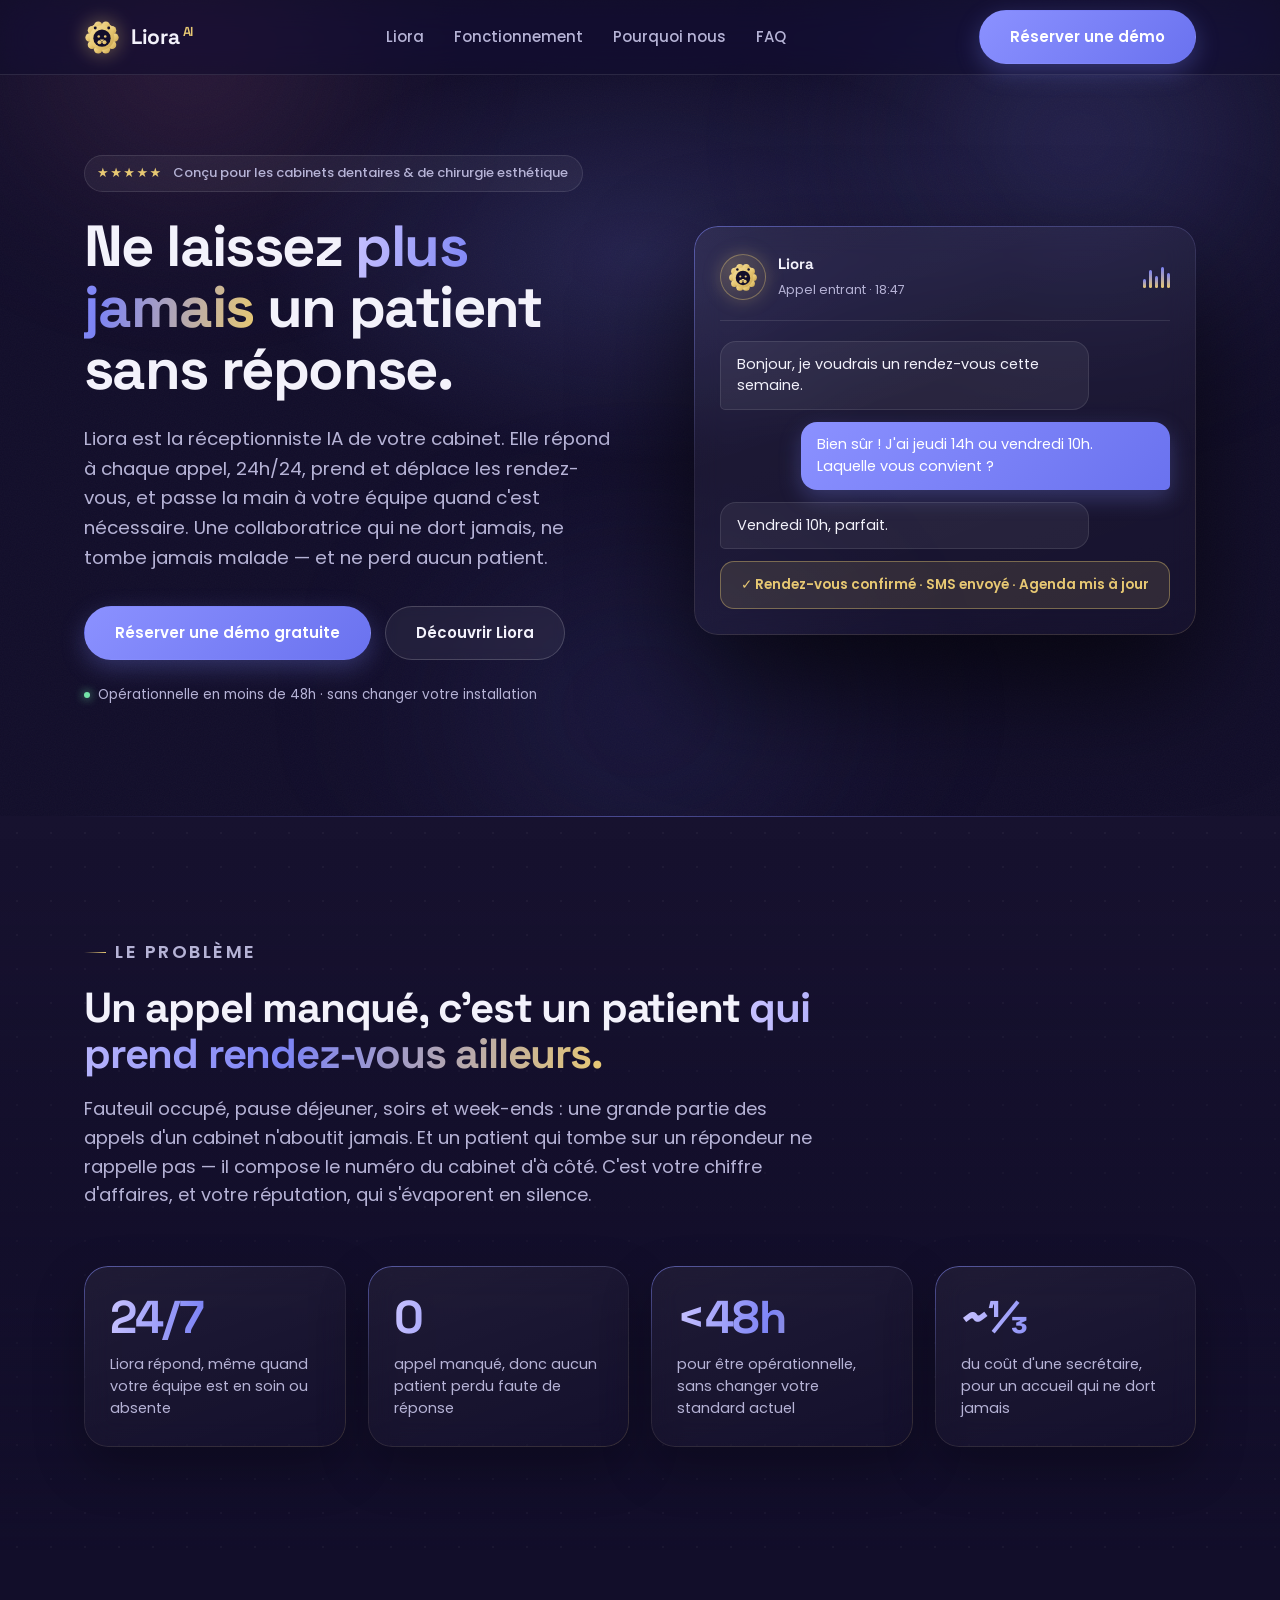
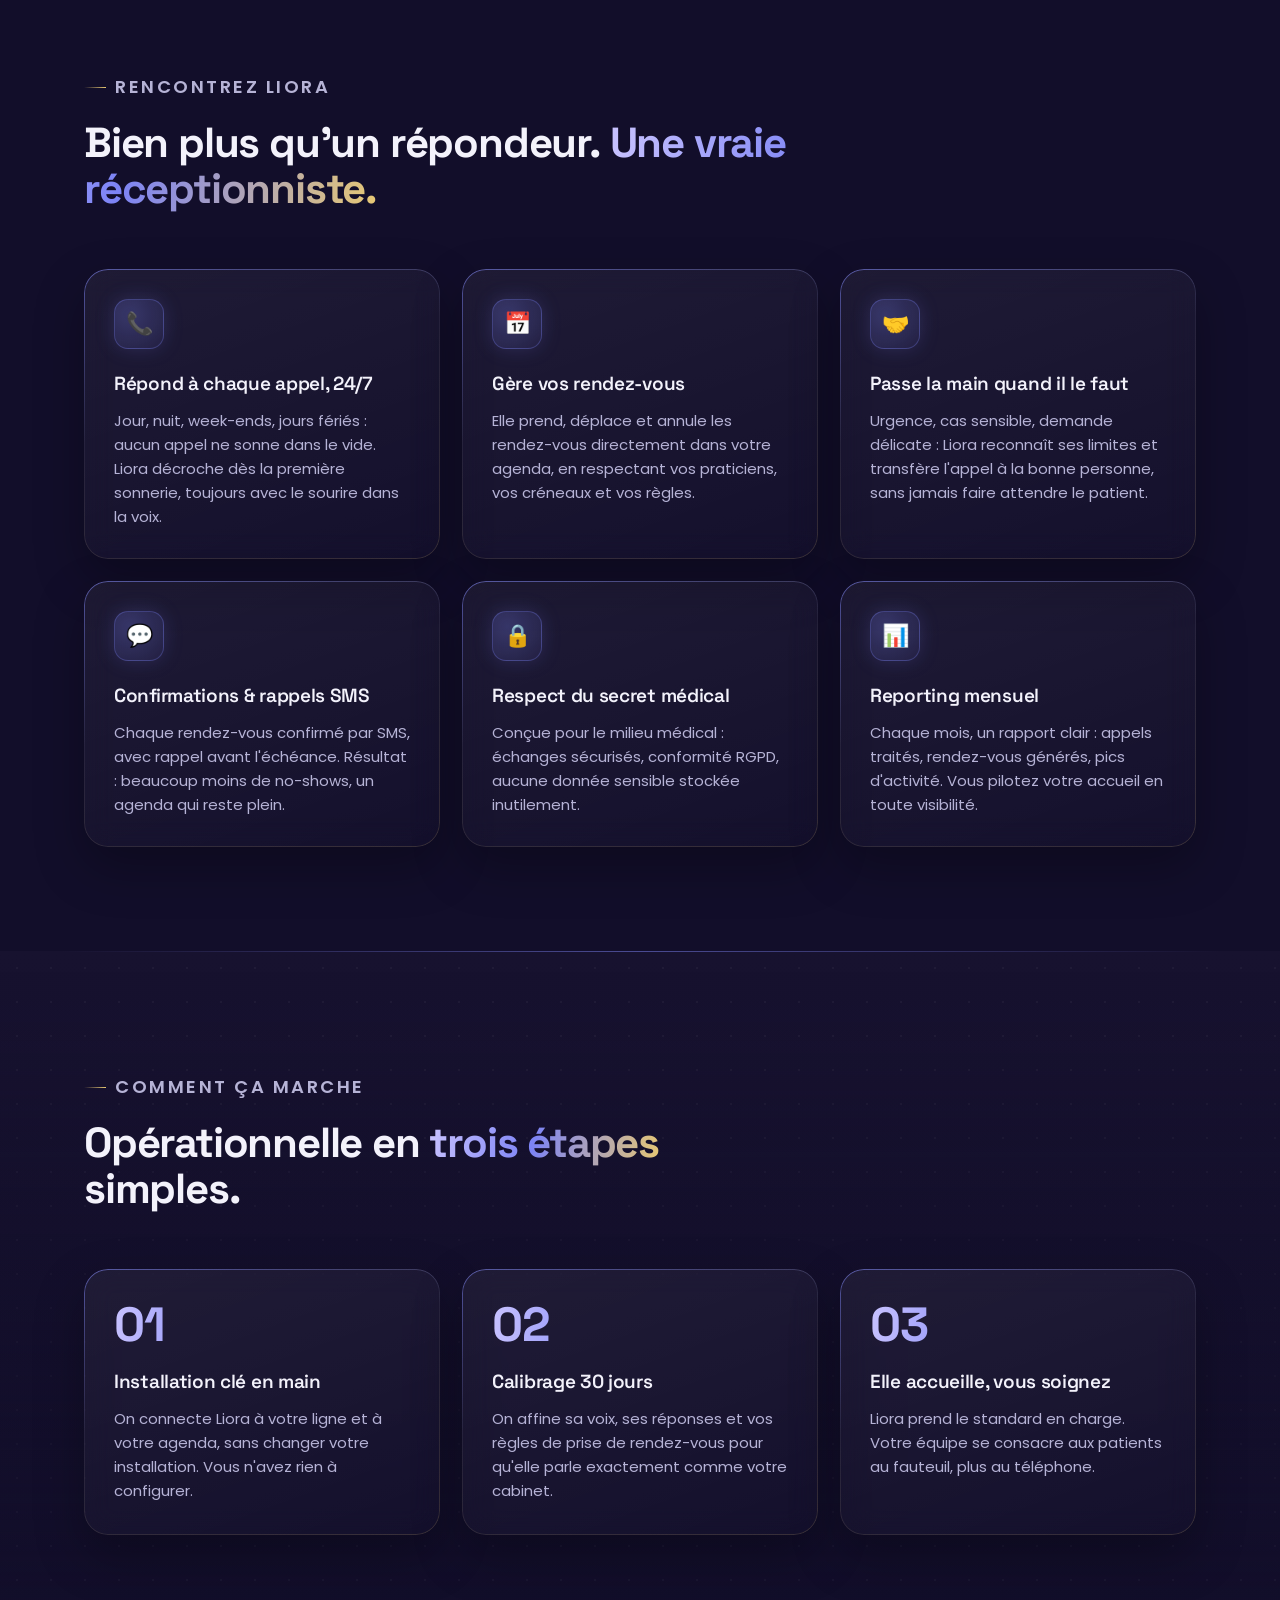
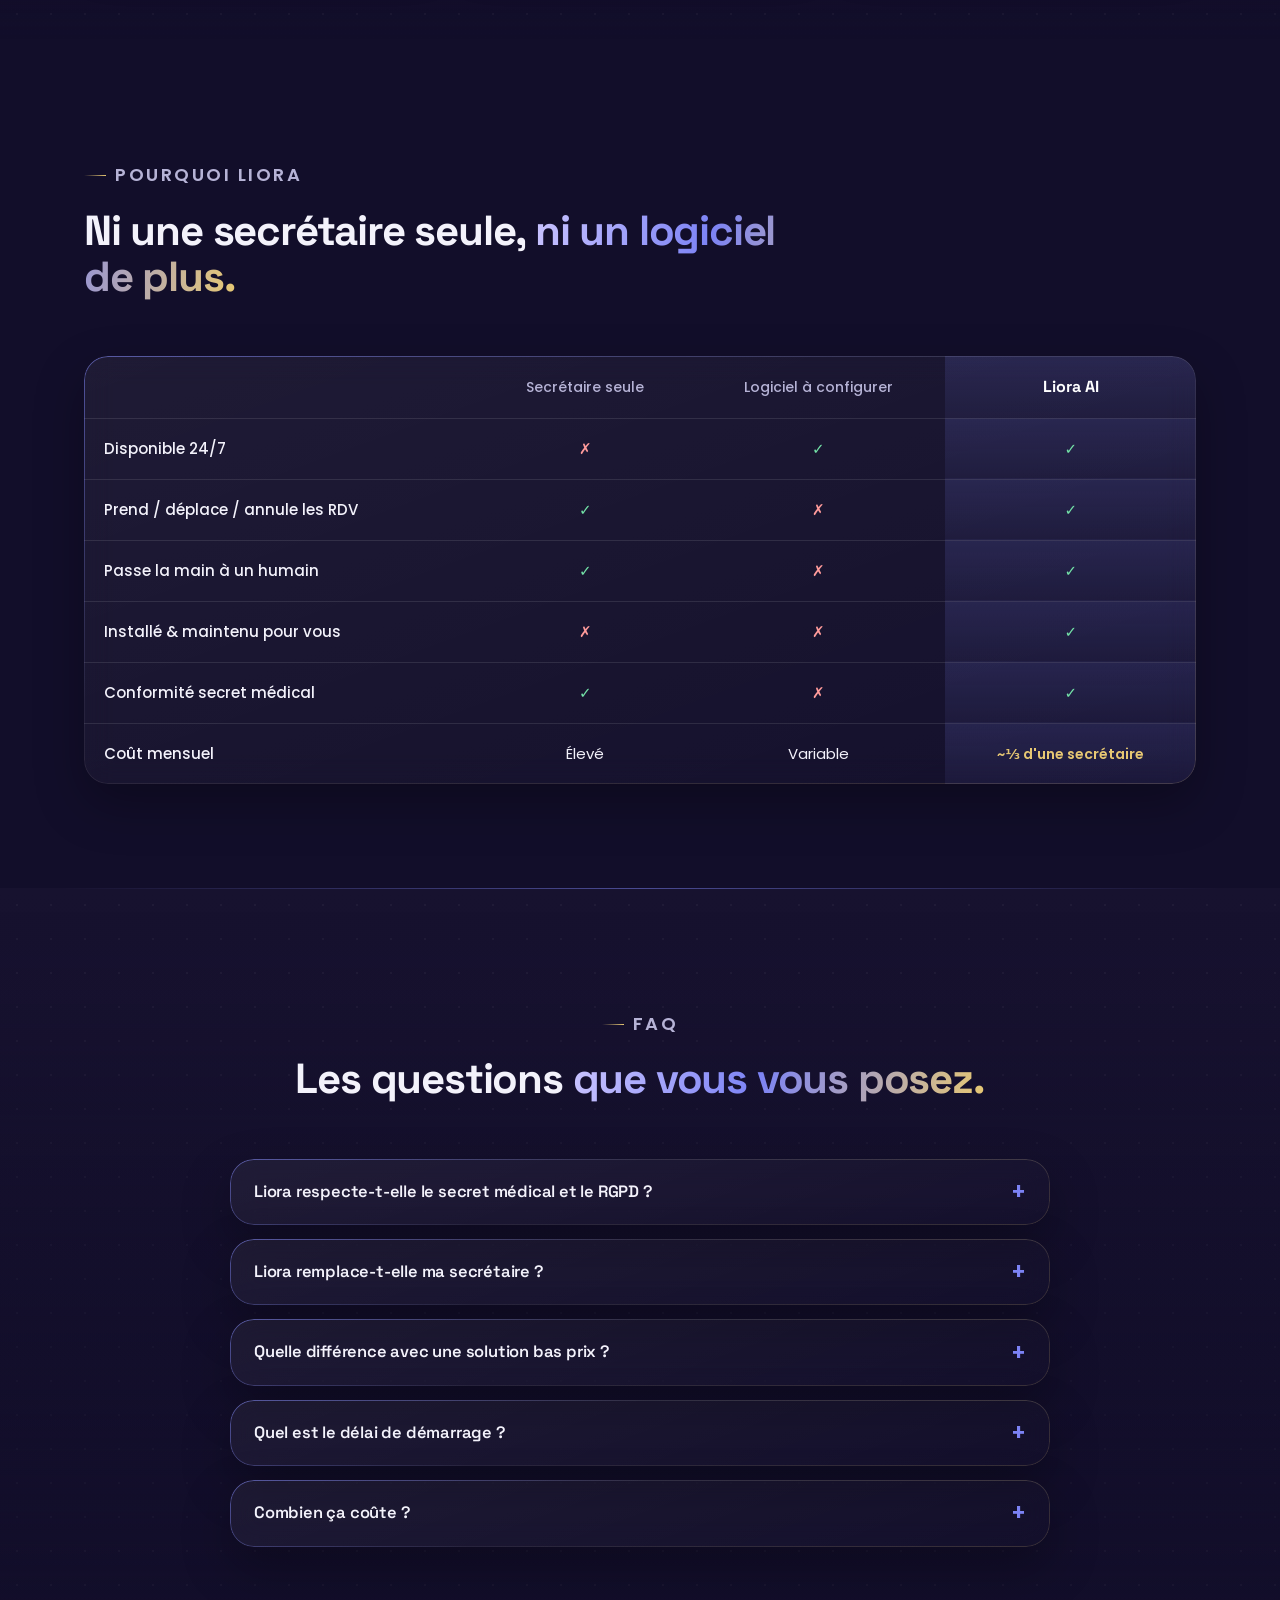
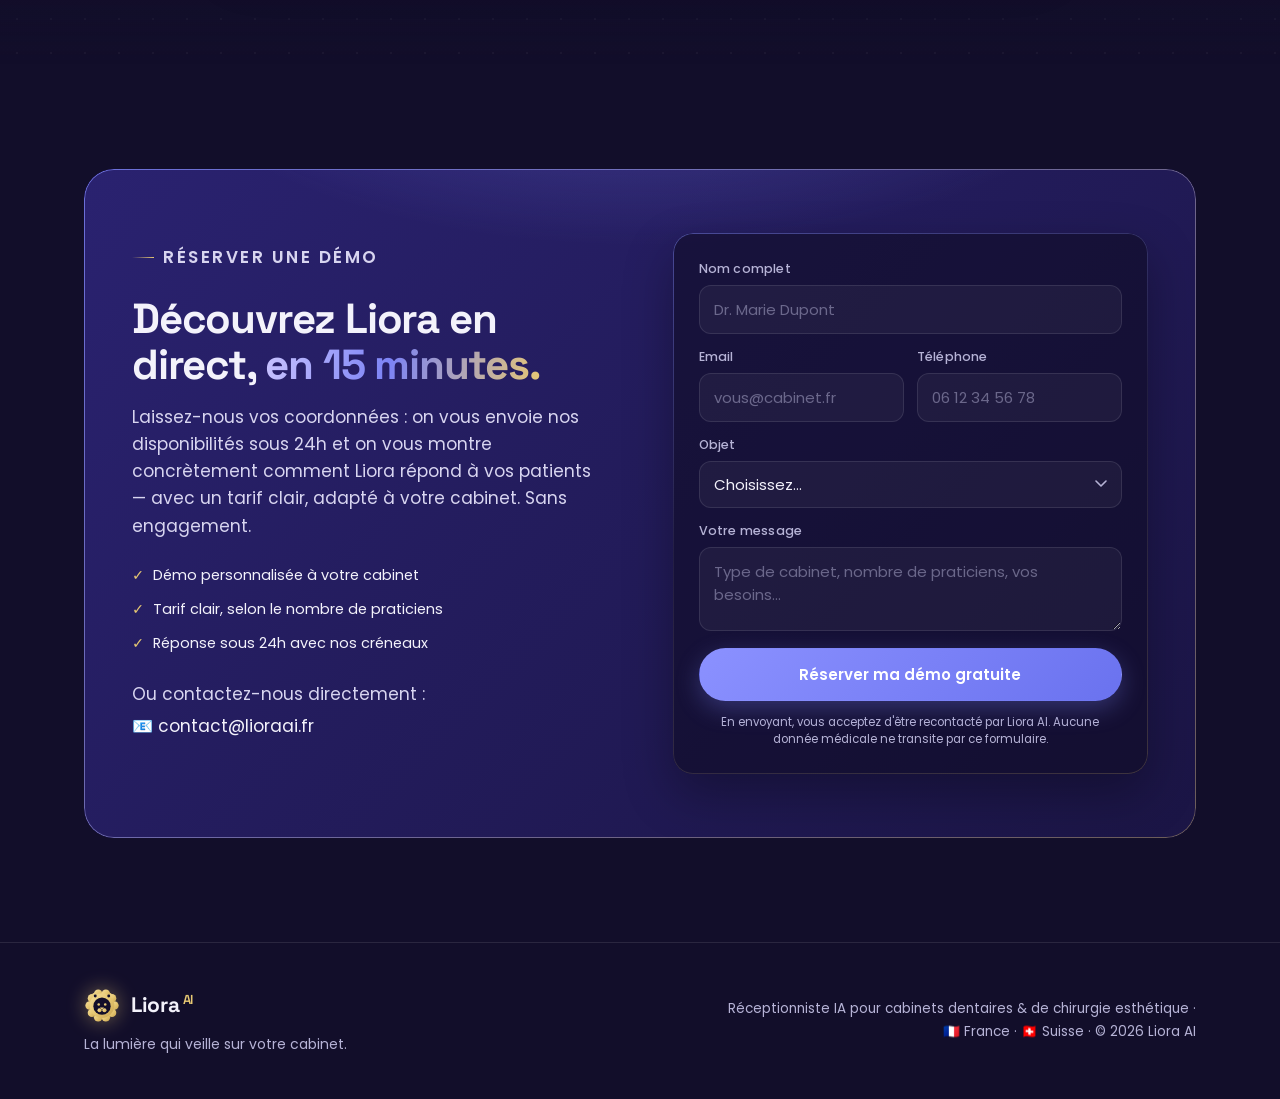
==== commit d5c15d38: "Repositionnement premium: cabinets dentaires & chirurgie esthétique (B2B, cabinets = clients) Co-Aut" ====
--- a/index.html
+++ b/index.html
@@ -4,12 +4,12 @@
 <meta charset="UTF-8" />
 <meta name="viewport" content="width=device-width, initial-scale=1.0" />
 <title>Liora AI — La réceptionniste IA qui ne dort jamais</title>
-<meta name="description" content="Liora AI : réceptionniste téléphonique IA pour artisans & agents immobiliers. Répond 24/7, prend les rendez-vous, ne rate aucun client. France & Suisse." />
+<meta name="description" content="Liora AI : la réceptionniste téléphonique IA des cabinets dentaires et de chirurgie esthétique. Répond 24h/24, prend les rendez-vous et ne laisse plus jamais un patient sans réponse. France & Suisse." />
 
 <!-- Open Graph -->
 <meta property="og:type" content="website" />
 <meta property="og:title" content="Liora AI — La réceptionniste IA qui ne dort jamais" />
-<meta property="og:description" content="Réceptionniste téléphonique IA pour artisans & agents immobiliers. Répond 24/7, prend les rendez-vous, ne rate aucun client. France & Suisse." />
+<meta property="og:description" content="La réceptionniste téléphonique IA des cabinets dentaires et de chirurgie esthétique. Répond 24h/24, prend les rendez-vous et ne laisse plus jamais un patient sans réponse. France & Suisse." />
 <meta property="og:image" content="og-image.png" />
 <meta property="og:locale" content="fr_FR" />
 <meta name="theme-color" content="#171232" />
@@ -513,10 +513,10 @@
     <div>
       <div class="pill-badge" data-reveal>
         <span class="s">★★★★★</span>
-        <span>Conçu pour les artisans &amp; agents immobiliers</span>
-      </div>
-      <h1 data-reveal style="transition-delay:.06s">Votre entreprise ne ratera <span class="grad">plus jamais</span> un appel.</h1>
-      <p class="lead" data-reveal style="transition-delay:.12s">Liora est votre réceptionniste IA. Elle répond 24h/24, prend, déplace et annule les rendez-vous, et passe la main à un humain quand il le faut. Une collaboratrice qui ne dort jamais — et ne perd aucun client.</p>
+        <span>Conçu pour les cabinets dentaires &amp; de chirurgie esthétique</span>
+      </div>
+      <h1 data-reveal style="transition-delay:.06s">Ne laissez <span class="grad">plus jamais</span> un patient sans réponse.</h1>
+      <p class="lead" data-reveal style="transition-delay:.12s">Liora est la réceptionniste IA de votre cabinet. Elle répond à chaque appel, 24h/24, prend et déplace les rendez-vous, et passe la main à votre équipe quand c'est nécessaire. Une collaboratrice qui ne dort jamais, ne tombe jamais malade — et ne perd aucun patient.</p>
       <div class="hero-cta" data-reveal style="transition-delay:.18s">
         <a href="#demo" class="btn btn-primary">Réserver une démo gratuite</a>
         <a href="#liora" class="btn btn-ghost">Découvrir Liora</a>
@@ -550,25 +550,25 @@
   <div class="container">
     <div class="section-head" data-reveal>
       <p class="kicker">Le problème</p>
-      <h2>Chaque appel manqué est un client <span class="grad">qui part ailleurs.</span></h2>
-      <p>En intervention, en clientèle, le midi, le soir ou le week-end : une grande partie des appels n'aboutit jamais. Un client qui ne vous joint pas appelle simplement le concurrent d'à côté. C'est du chiffre d'affaires qui s'évapore en silence.</p>
+      <h2>Un appel manqué, c'est un patient <span class="grad">qui prend rendez-vous ailleurs.</span></h2>
+      <p>Fauteuil occupé, pause déjeuner, soirs et week-ends : une grande partie des appels d'un cabinet n'aboutit jamais. Et un patient qui tombe sur un répondeur ne rappelle pas — il compose le numéro du cabinet d'à côté. C'est votre chiffre d'affaires, et votre réputation, qui s'évaporent en silence.</p>
     </div>
     <div class="stats">
       <div class="stat glass" data-reveal>
         <div class="num">24/7</div>
-        <div class="label">Liora répond, même quand votre équipe est indisponible</div>
+        <div class="label">Liora répond, même quand votre équipe est en soin ou absente</div>
       </div>
       <div class="stat glass" data-reveal style="transition-delay:.08s">
         <div class="num">0</div>
-        <div class="label">appel manqué, donc aucun client perdu faute de réponse</div>
+        <div class="label">appel manqué, donc aucun patient perdu faute de réponse</div>
       </div>
       <div class="stat glass" data-reveal style="transition-delay:.16s">
         <div class="num">&lt;48h</div>
-        <div class="label">pour être opérationnel, sans changer votre installation</div>
+        <div class="label">pour être opérationnelle, sans changer votre standard actuel</div>
       </div>
       <div class="stat glass" data-reveal style="transition-delay:.24s">
         <div class="num">~⅓</div>
-        <div class="label">du coût d'une secrétaire, pour un standard qui ne dort jamais</div>
+        <div class="label">du coût d'une secrétaire, pour un accueil qui ne dort jamais</div>
       </div>
     </div>
   </div>
@@ -587,32 +587,32 @@
       <div class="card glass" data-reveal>
         <div class="icon">📞</div>
         <h3>Répond à chaque appel, 24/7</h3>
-        <p>Jour et nuit, week-ends et jours fériés : aucun appel ne sonne dans le vide. Liora décroche toujours, dès la première sonnerie.</p>
+        <p>Jour, nuit, week-ends, jours fériés : aucun appel ne sonne dans le vide. Liora décroche dès la première sonnerie, toujours avec le sourire dans la voix.</p>
       </div>
       <div class="card glass" data-reveal style="transition-delay:.08s">
         <div class="icon">📅</div>
         <h3>Gère vos rendez-vous</h3>
-        <p>Elle prend, déplace et annule les rendez-vous directement dans votre agenda, en respectant vos créneaux et vos règles.</p>
+        <p>Elle prend, déplace et annule les rendez-vous directement dans votre agenda, en respectant vos praticiens, vos créneaux et vos règles.</p>
       </div>
       <div class="card glass" data-reveal style="transition-delay:.16s">
         <div class="icon">🤝</div>
-        <h3>Escalade vers un humain</h3>
-        <p>Face à une situation complexe ou urgente, Liora sait reconnaître ses limites et transfère l'appel à la bonne personne.</p>
+        <h3>Passe la main quand il le faut</h3>
+        <p>Urgence, cas sensible, demande délicate : Liora reconnaît ses limites et transfère l'appel à la bonne personne, sans jamais faire attendre le patient.</p>
       </div>
       <div class="card glass" data-reveal>
         <div class="icon">💬</div>
         <h3>Confirmations &amp; rappels SMS</h3>
-        <p>Chaque rendez-vous est confirmé par SMS, avec rappel avant l'échéance. Résultat : nettement moins de no-shows.</p>
+        <p>Chaque rendez-vous confirmé par SMS, avec rappel avant l'échéance. Résultat : beaucoup moins de no-shows, un agenda qui reste plein.</p>
       </div>
       <div class="card glass" data-reveal style="transition-delay:.08s">
         <div class="icon">🔒</div>
-        <h3>Vos données protégées</h3>
-        <p>Les coordonnées de vos clients sont traitées de façon sécurisée et conforme au RGPD — rien n'est stocké inutilement.</p>
+        <h3>Respect du secret médical</h3>
+        <p>Conçue pour le milieu médical : échanges sécurisés, conformité RGPD, aucune donnée sensible stockée inutilement.</p>
       </div>
       <div class="card glass" data-reveal style="transition-delay:.16s">
         <div class="icon">📊</div>
         <h3>Reporting mensuel</h3>
-        <p>Chaque mois, un rapport clair : appels traités, rendez-vous générés, pics d'activité. Vous gardez la main.</p>
+        <p>Chaque mois, un rapport clair : appels traités, rendez-vous générés, pics d'activité. Vous pilotez votre accueil en toute visibilité.</p>
       </div>
     </div>
   </div>
@@ -636,12 +636,12 @@
       <div class="step glass" data-reveal style="transition-delay:.08s">
         <div class="n">02</div>
         <h3>Calibrage 30 jours</h3>
-        <p>On affine son discours, ses réponses et vos règles de prise de rendez-vous pour qu'elle parle exactement comme votre entreprise.</p>
+        <p>On affine sa voix, ses réponses et vos règles de prise de rendez-vous pour qu'elle parle exactement comme votre cabinet.</p>
       </div>
       <div class="step glass" data-reveal style="transition-delay:.16s">
         <div class="n">03</div>
-        <h3>Elle gère, vous travaillez</h3>
-        <p>Liora prend le standard en charge. Vous restez concentré sur vos interventions et vos clients, pas sur le téléphone.</p>
+        <h3>Elle accueille, vous soignez</h3>
+        <p>Liora prend le standard en charge. Votre équipe se consacre aux patients au fauteuil, plus au téléphone.</p>
       </div>
     </div>
   </div>
@@ -680,7 +680,7 @@
             <td class="col-liora"><span class="yes">✓</span></td>
           </tr>
           <tr>
-            <th scope="row">Escalade vers un humain</th>
+            <th scope="row">Passe la main à un humain</th>
             <td><span class="yes">✓</span></td>
             <td><span class="no">✗</span></td>
             <td class="col-liora"><span class="yes">✓</span></td>
@@ -692,7 +692,7 @@
             <td class="col-liora"><span class="yes">✓</span></td>
           </tr>
           <tr>
-            <th scope="row">Confidentialité &amp; RGPD</th>
+            <th scope="row">Conformité secret médical</th>
             <td><span class="yes">✓</span></td>
             <td><span class="no">✗</span></td>
             <td class="col-liora"><span class="yes">✓</span></td>
@@ -720,24 +720,24 @@
     </div>
     <div class="faq">
       <details class="glass" data-reveal>
-        <summary>Mes données et celles de mes clients sont-elles protégées ? <span class="chev">+</span></summary>
-        <div class="answer">Oui. Les échanges sont sécurisés, aucune donnée n'est stockée inutilement, et le traitement des informations respecte le RGPD. Liora se limite à la prise de rendez-vous et à l'orientation des appels.</div>
+        <summary>Liora respecte-t-elle le secret médical et le RGPD ? <span class="chev">+</span></summary>
+        <div class="answer">Oui, c'est un prérequis. Les échanges sont chiffrés, aucune donnée médicale n'est stockée inutilement, et le traitement respecte le RGPD. Liora se limite à la prise de rendez-vous et à l'orientation des appels — jamais de conseil médical.</div>
       </details>
       <details class="glass" data-reveal>
         <summary>Liora remplace-t-elle ma secrétaire ? <span class="chev">+</span></summary>
-        <div class="answer">Non — elle vous soulage. Liora prend en charge les appels que vous ne pouvez pas décrocher (en intervention, en visite, le soir, le week-end) et les tâches répétitives. Vous gardez les échanges importants et les cas complexes, vers lesquels Liora sait escalader.</div>
+        <div class="answer">Non — elle la libère. Liora absorbe les appels que votre équipe ne peut pas prendre (lignes saturées, soins en cours, soirs et week-ends) et les tâches répétitives. Votre secrétaire se concentre sur l'accueil au cabinet et les demandes complexes, vers lesquelles Liora sait escalader.</div>
       </details>
       <details class="glass" data-reveal>
         <summary>Quelle différence avec une solution bas prix ? <span class="chev">+</span></summary>
-        <div class="answer">Les solutions bas prix sont des outils que vous devez configurer et maintenir vous-même. Liora est un service clé en main : on l'installe, on la calibre pendant 30 jours pour qu'elle parle comme votre entreprise, et on assure la maintenance. Vous n'avez rien à gérer.</div>
+        <div class="answer">Les solutions bas prix sont des outils que vous devez configurer et maintenir vous-même. Liora est un service clé en main : on l'installe, on la calibre pendant 30 jours pour qu'elle parle comme votre cabinet, et on assure la maintenance. Vous n'avez rien à gérer.</div>
       </details>
       <details class="glass" data-reveal>
         <summary>Quel est le délai de démarrage ? <span class="chev">+</span></summary>
-        <div class="answer">Liora est opérationnelle en moins de 48h, sans changer votre installation téléphonique actuelle. Suit ensuite une période de calibrage de 30 jours pour affiner ses réponses à votre activité.</div>
+        <div class="answer">Liora est opérationnelle en moins de 48h, sans changer votre installation téléphonique actuelle. Suit ensuite une période de calibrage de 30 jours pour affiner ses réponses à votre cabinet.</div>
       </details>
       <details class="glass" data-reveal>
         <summary>Combien ça coûte ? <span class="chev">+</span></summary>
-        <div class="answer">Le tarif dépend de votre activité et de votre volume d'appels — il reste autour d'un tiers du coût d'une secrétaire. Le plus simple est d'en discuter lors d'une démo gratuite de 15 minutes, où l'on vous donne un prix clair et adapté.</div>
+        <div class="answer">Le tarif dépend du nombre de praticiens et de votre volume d'appels — il reste autour d'un tiers du coût d'une secrétaire. Le plus simple est d'en discuter lors d'une démo gratuite de 15 minutes, où l'on vous donne un prix clair et adapté.</div>
       </details>
     </div>
   </div>
@@ -753,10 +753,10 @@
         <div class="cta-copy">
           <p class="kicker">Réserver une démo</p>
           <h2>Découvrez Liora en direct, <span class="grad">en 15 minutes.</span></h2>
-          <p>Laissez-nous vos coordonnées : on vous envoie nos disponibilités sous 24h et on vous montre concrètement comment Liora répond à vos appels — avec un tarif clair, adapté à votre activité. Sans engagement.</p>
+          <p>Laissez-nous vos coordonnées : on vous envoie nos disponibilités sous 24h et on vous montre concrètement comment Liora répond à vos patients — avec un tarif clair, adapté à votre cabinet. Sans engagement.</p>
           <ul class="cta-points">
-            <li>Démo personnalisée à votre activité</li>
-            <li>Tarif clair, selon votre volume d'appels</li>
+            <li>Démo personnalisée à votre cabinet</li>
+            <li>Tarif clair, selon le nombre de praticiens</li>
             <li>Réponse sous 24h avec nos créneaux</li>
           </ul>
           <p class="cta-direct">Ou contactez-nous directement :<br />
@@ -772,12 +772,12 @@
         <form class="cta-form" id="demo-form">
           <div class="field">
             <label for="f-nom">Nom complet</label>
-            <input id="f-nom" name="nom" type="text" autocomplete="name" placeholder="Jean Dupont" required />
+            <input id="f-nom" name="nom" type="text" autocomplete="name" placeholder="Dr. Marie Dupont" required />
           </div>
           <div class="field-row">
             <div class="field">
               <label for="f-email">Email</label>
-              <input id="f-email" name="email" type="email" autocomplete="email" placeholder="vous@entreprise.fr" required />
+              <input id="f-email" name="email" type="email" autocomplete="email" placeholder="vous@cabinet.fr" required />
             </div>
             <div class="field">
               <label for="f-tel">Téléphone</label>
@@ -796,10 +796,10 @@
           </div>
           <div class="field">
             <label for="f-msg">Votre message</label>
-            <textarea id="f-msg" name="message" placeholder="Votre activité (plombier, agence immo…), votre volume d'appels, vos besoins…"></textarea>
+            <textarea id="f-msg" name="message" placeholder="Type de cabinet, nombre de praticiens, vos besoins…"></textarea>
           </div>
           <button type="submit" class="btn btn-primary">Réserver ma démo gratuite</button>
-          <p class="form-note">En envoyant, vous acceptez d'être recontacté par Liora AI. Vos données ne servent qu'à vous répondre.</p>
+          <p class="form-note">En envoyant, vous acceptez d'être recontacté par Liora AI. Aucune donnée médicale ne transite par ce formulaire.</p>
           <p class="form-success">✓ Merci&nbsp;! Votre message est prêt à être envoyé — nous revenons vers vous sous 24h avec nos disponibilités.</p>
         </form>
       </div>
@@ -819,9 +819,9 @@
         <svg class="logo" aria-hidden="true"><use href="#lion" /></svg>
         <span class="wordmark">Liora<span class="ai">AI</span></span>
       </a>
-      <p class="tag">La lumière qui veille sur votre entreprise.</p>
-    </div>
-    <p class="footer-meta">Réceptionniste IA pour artisans &amp; agents immobiliers · 🇫🇷 France · 🇨🇭 Suisse · © 2026 Liora AI</p>
+      <p class="tag">La lumière qui veille sur votre cabinet.</p>
+    </div>
+    <p class="footer-meta">Réceptionniste IA pour cabinets dentaires &amp; de chirurgie esthétique · 🇫🇷 France · 🇨🇭 Suisse · © 2026 Liora AI</p>
   </div>
 </footer>
 
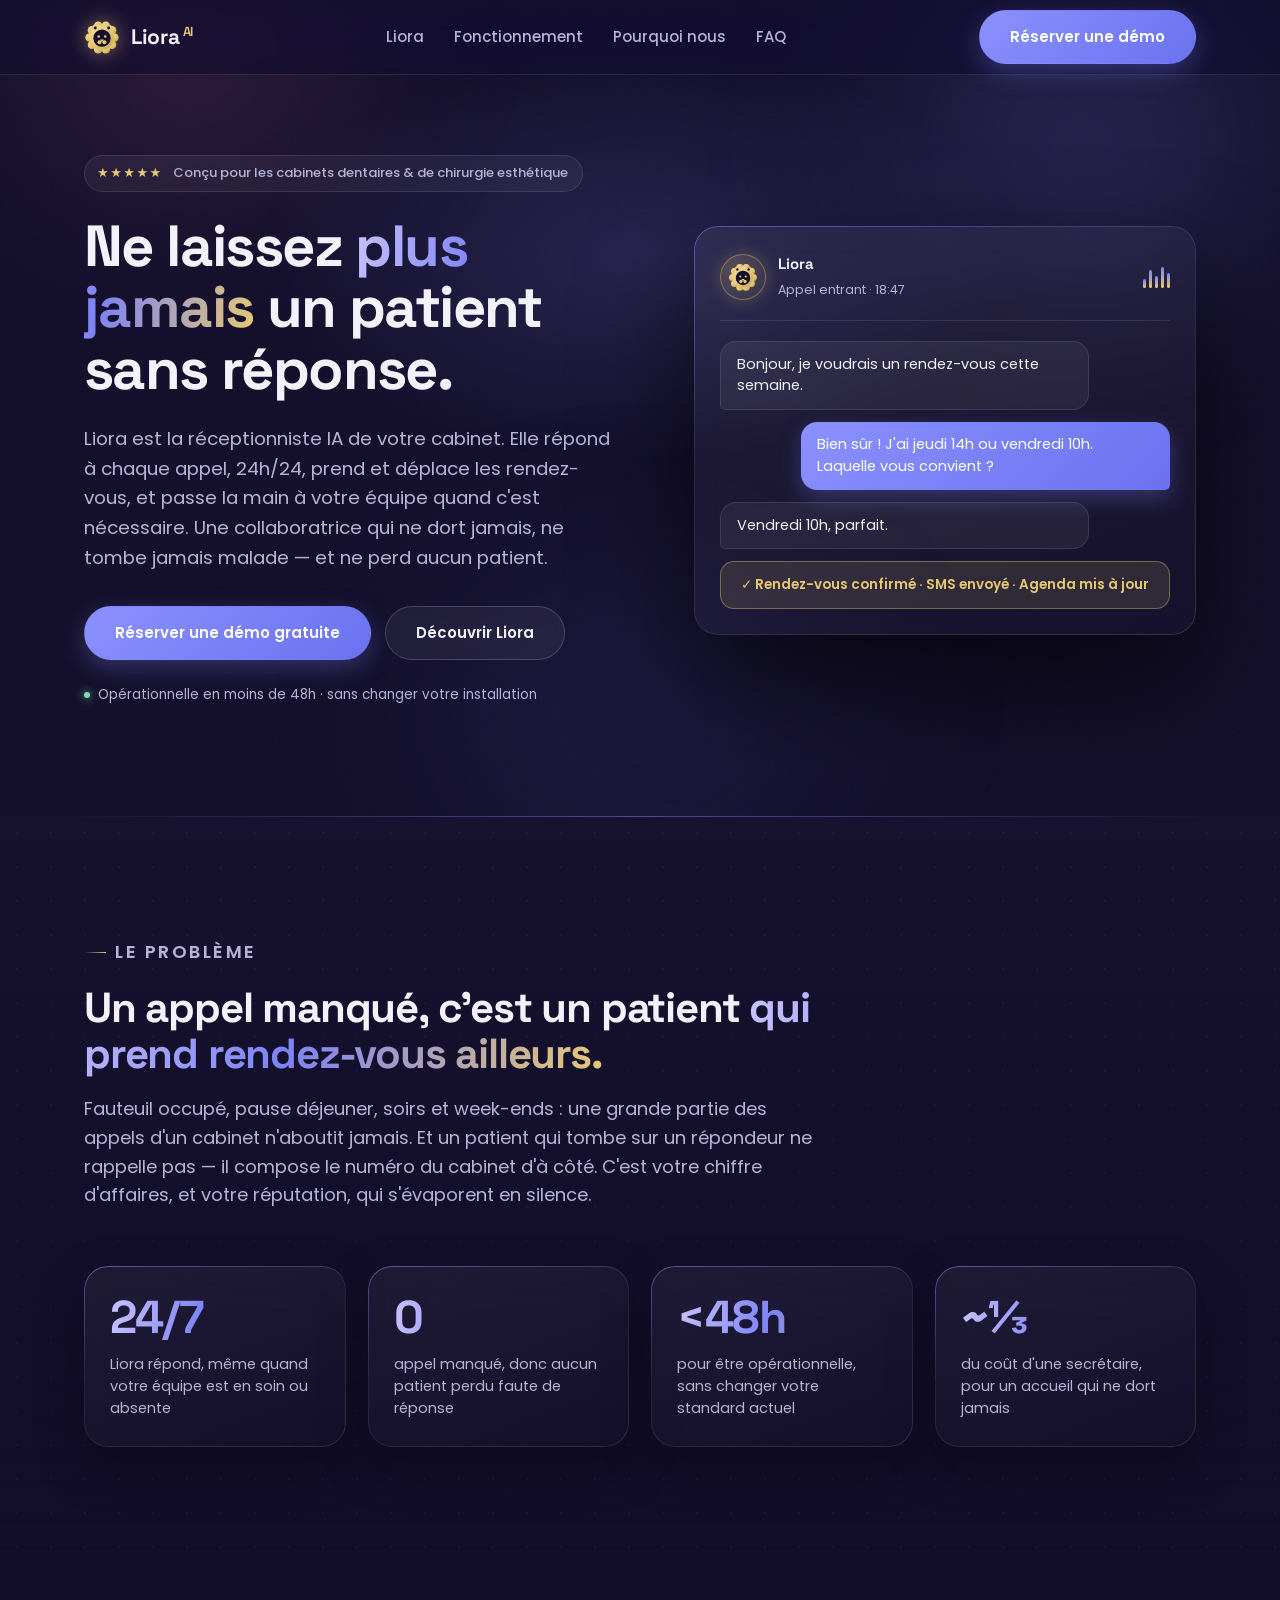
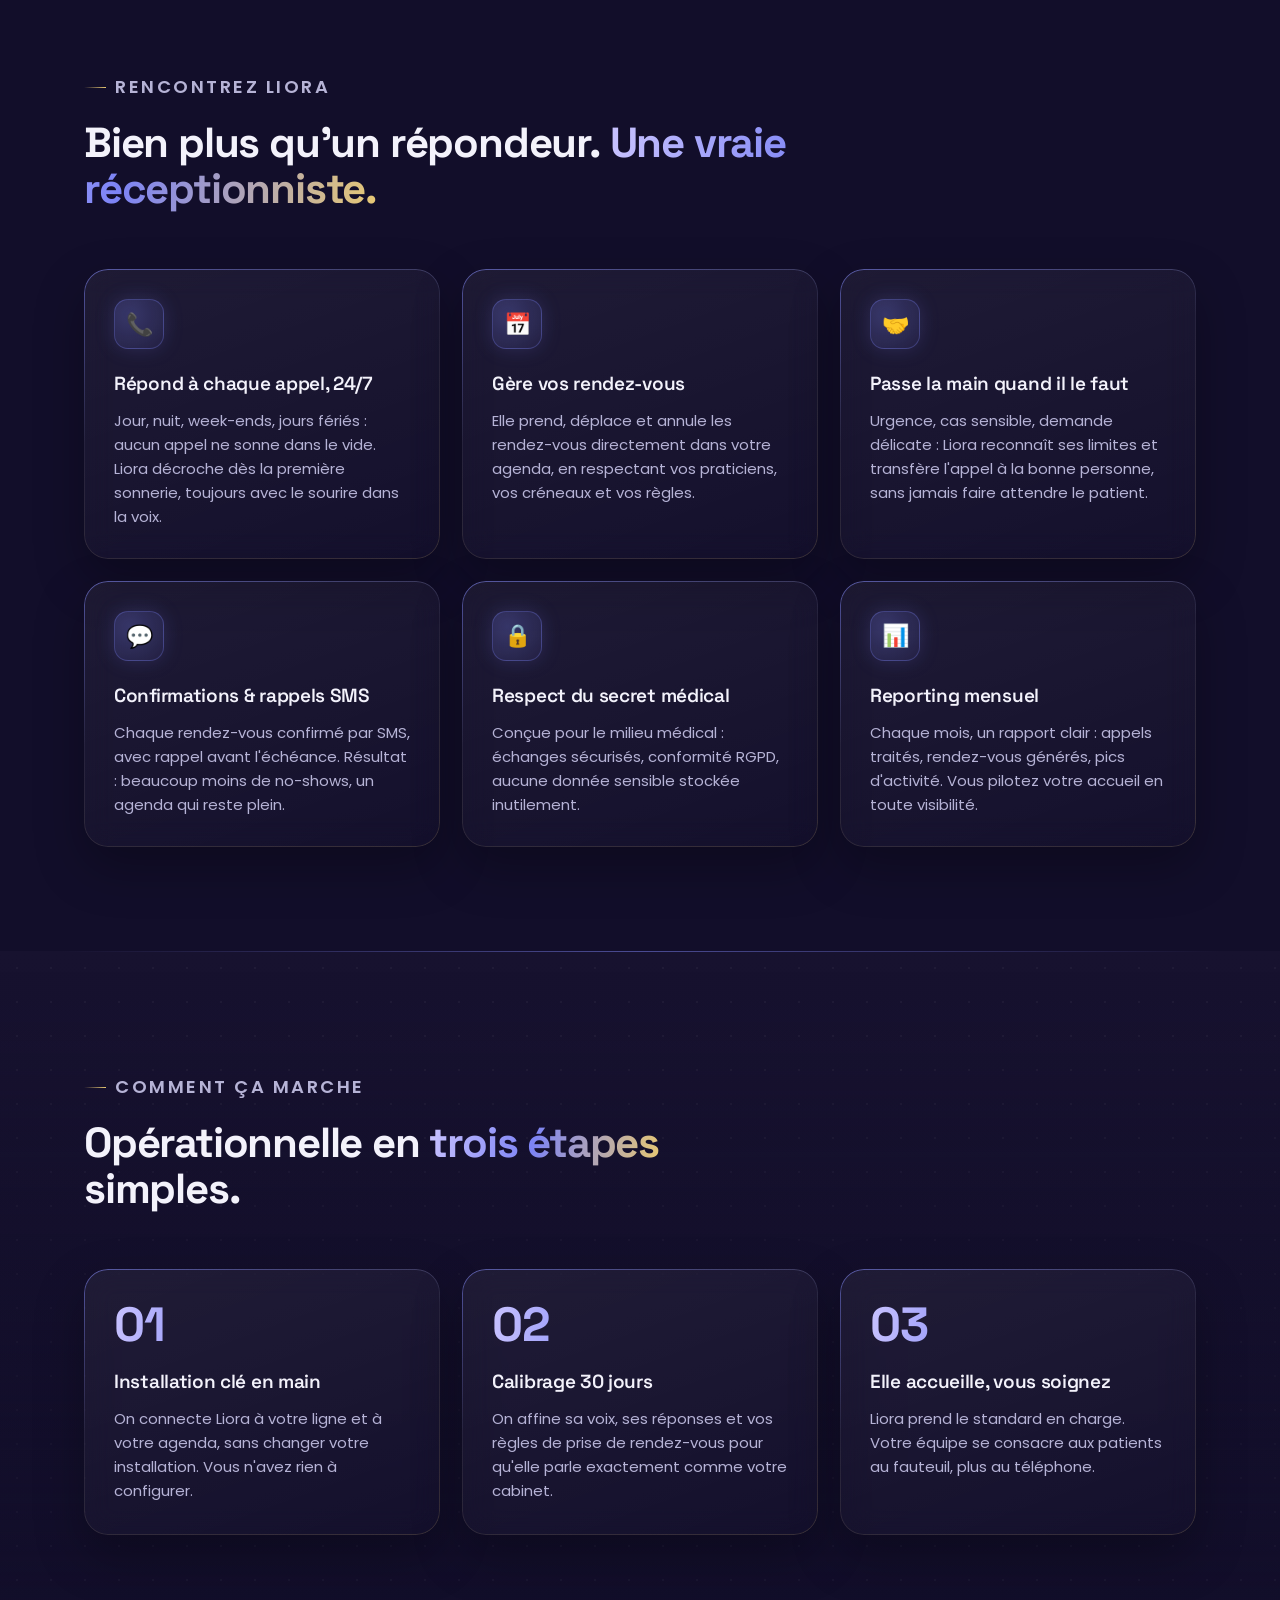
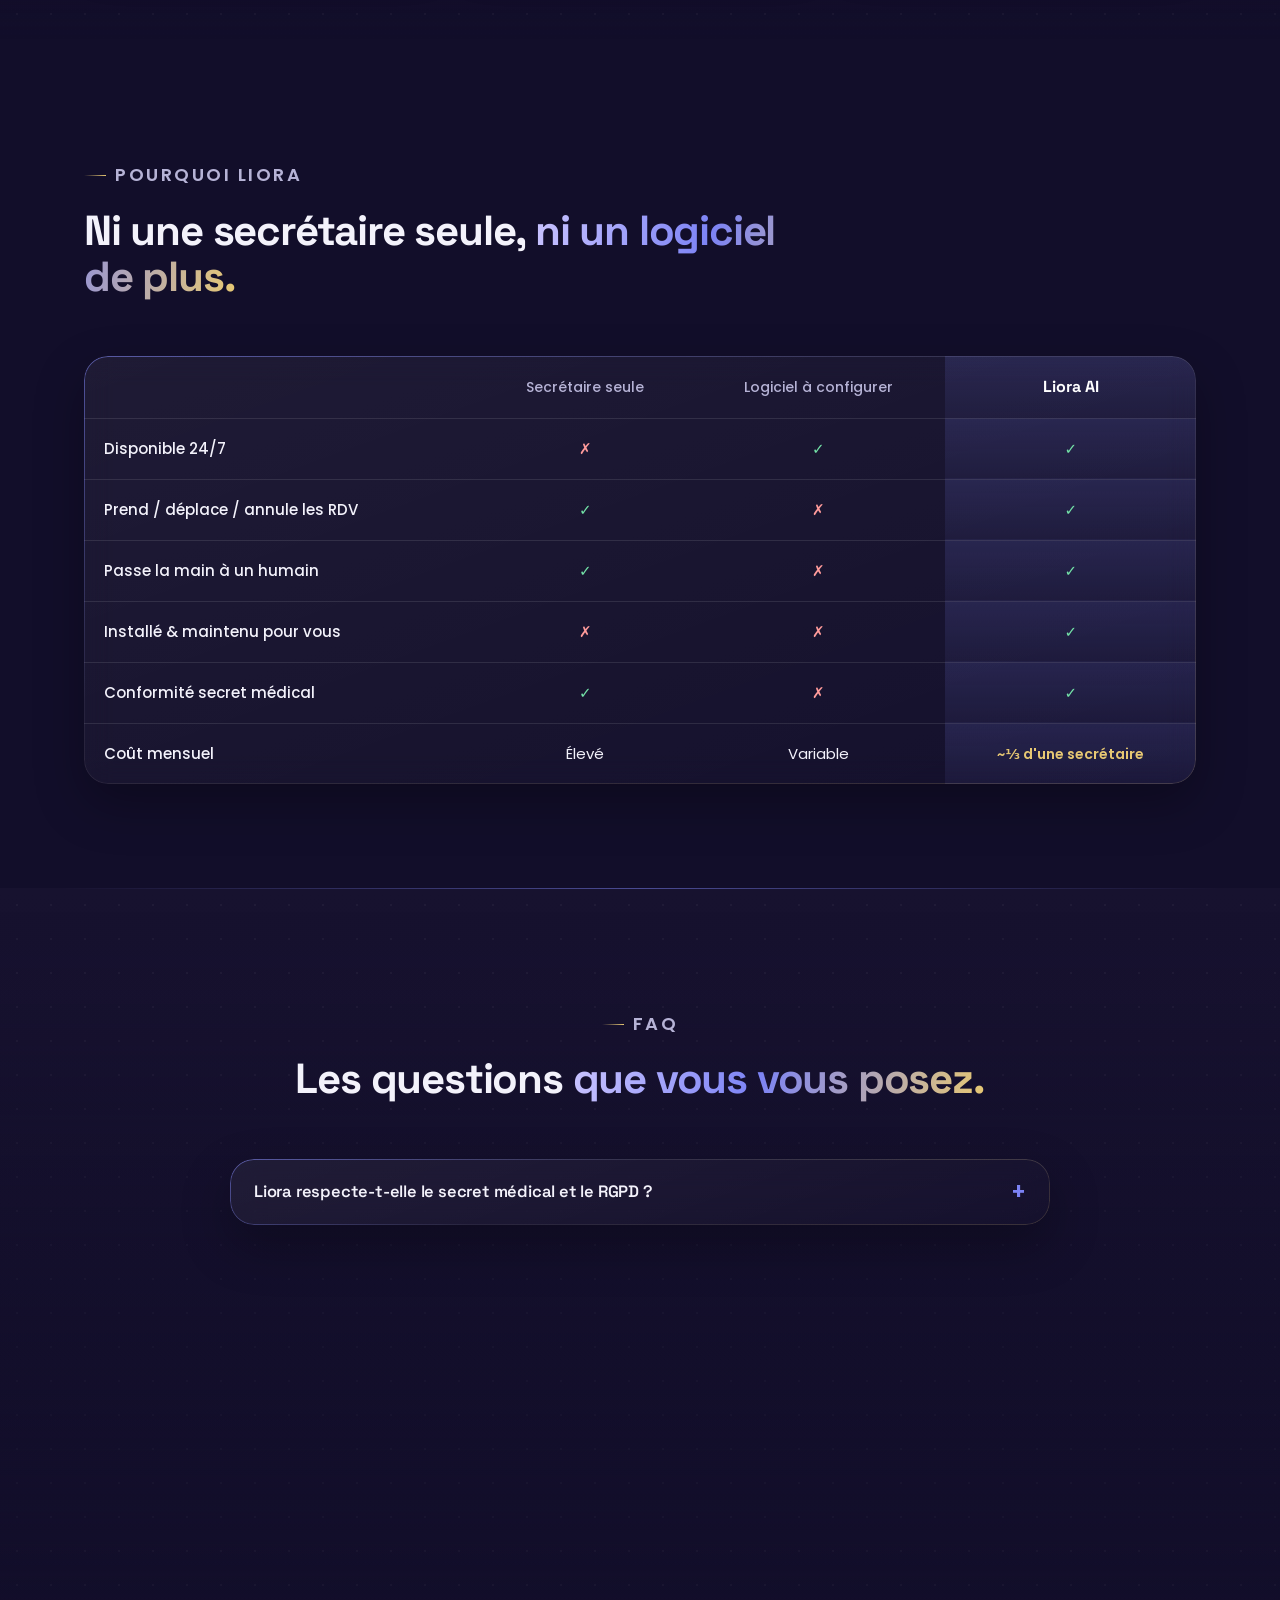
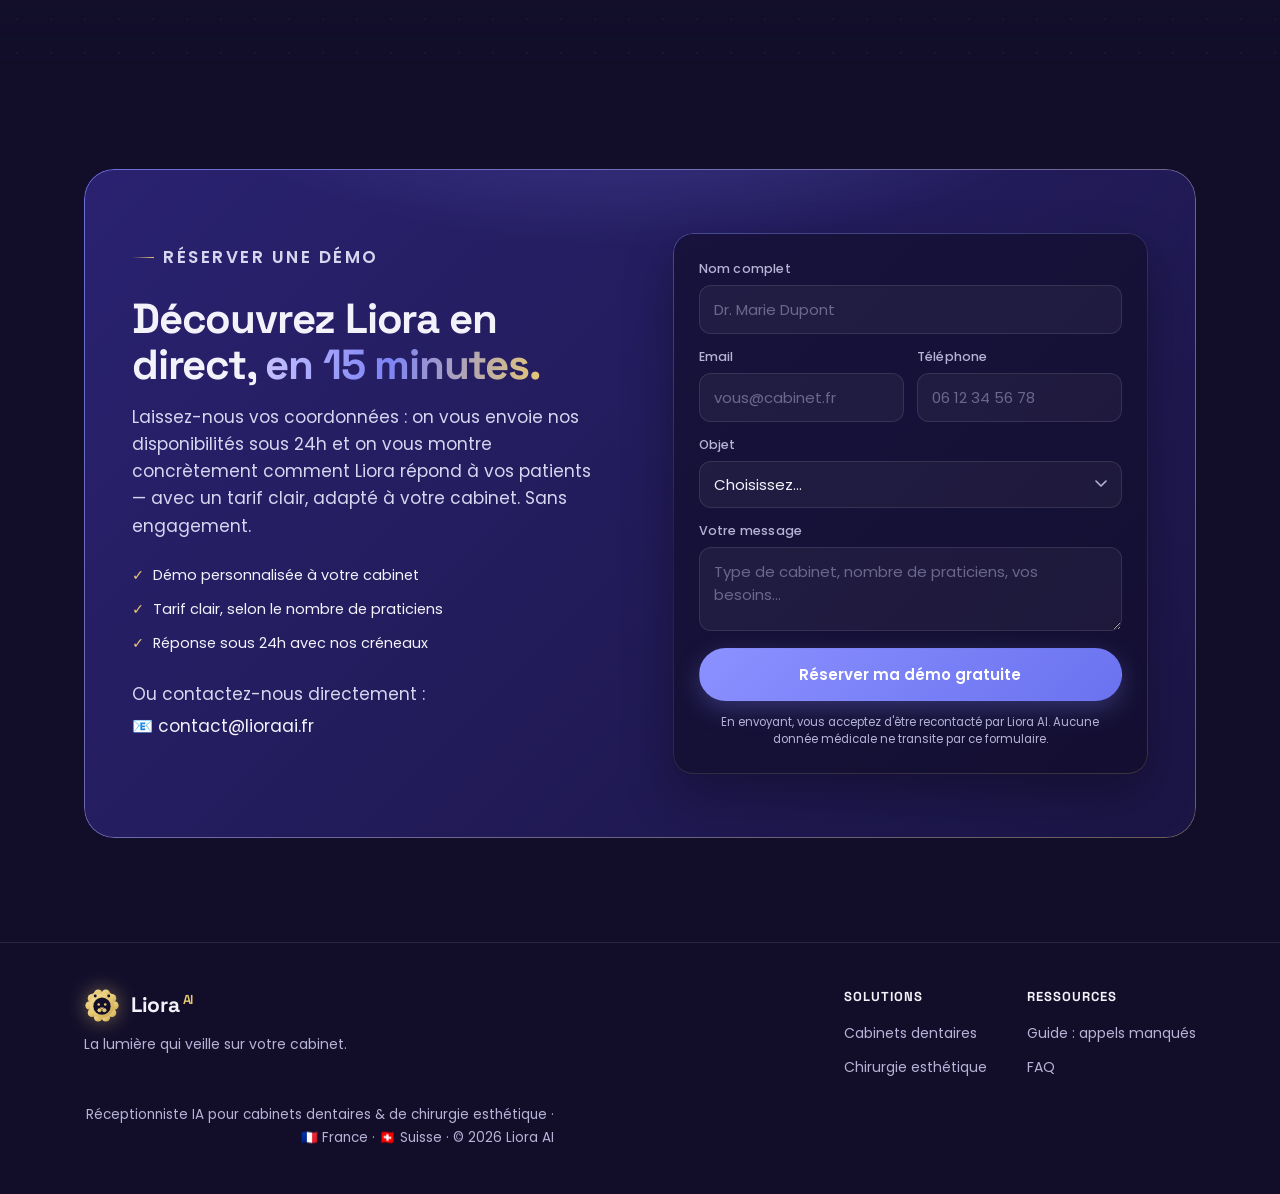
==== commit fc6c229e: "SEO: 3 pages de contenu indexables (dentaire, chirurgie esthétique, guide) Ajout de /pour-cabinets-d" ====
--- a/index.html
+++ b/index.html
@@ -4,18 +4,124 @@
 <meta charset="UTF-8" />
 <meta name="viewport" content="width=device-width, initial-scale=1.0" />
 <title>Liora AI — La réceptionniste IA qui ne dort jamais</title>
-<meta name="description" content="Liora AI : la réceptionniste téléphonique IA des cabinets dentaires et de chirurgie esthétique. Répond 24h/24, prend les rendez-vous et ne laisse plus jamais un patient sans réponse. France & Suisse." />
+<meta name="description" content="Réceptionniste téléphonique IA pour cabinets dentaires et de chirurgie esthétique. Répond 24h/24, aucun patient sans réponse. France & Suisse." />
+<meta name="robots" content="index, follow, max-image-preview:large, max-snippet:-1, max-video-preview:-1" />
 
 <!-- Open Graph -->
 <meta property="og:type" content="website" />
 <meta property="og:title" content="Liora AI — La réceptionniste IA qui ne dort jamais" />
 <meta property="og:description" content="La réceptionniste téléphonique IA des cabinets dentaires et de chirurgie esthétique. Répond 24h/24, prend les rendez-vous et ne laisse plus jamais un patient sans réponse. France & Suisse." />
-<meta property="og:image" content="og-image.png" />
+<meta property="og:image" content="https://lioraai.fr/og-image.png" />
+<meta property="og:image:type" content="image/png" />
+<meta property="og:image:width" content="1200" />
+<meta property="og:image:height" content="630" />
+<meta property="og:image:alt" content="Liora AI — Réceptionniste IA pour cabinets dentaires et de chirurgie esthétique" />
+<meta property="og:site_name" content="Liora AI" />
+<meta property="og:url" content="https://lioraai.fr/" />
 <meta property="og:locale" content="fr_FR" />
+<meta property="og:locale:alternate" content="fr_CH" />
+
+<!-- Twitter Card -->
+<meta name="twitter:card" content="summary_large_image" />
+<meta name="twitter:title" content="Liora AI — La réceptionniste IA qui ne dort jamais" />
+<meta name="twitter:description" content="Réceptionniste téléphonique IA pour cabinets dentaires et de chirurgie esthétique. Répond 24h/24, prend les rendez-vous." />
+<meta name="twitter:image" content="https://lioraai.fr/og-image.png" />
+
+<!-- Canonical + hreflang (rendus dynamiques par domaine via le script en bas) -->
+<link rel="canonical" href="https://lioraai.fr/" />
+<link rel="alternate" hreflang="fr-FR" href="https://lioraai.fr/" />
+<link rel="alternate" hreflang="fr-CH" href="https://lioraai.ch/" />
+<link rel="alternate" hreflang="x-default" href="https://lioraai.fr/" />
+
 <meta name="theme-color" content="#171232" />
 
 <link rel="icon" type="image/svg+xml" href="favicon.svg" />
-<link rel="apple-touch-icon" href="apple-touch-icon.png" />
+<link rel="apple-touch-icon" sizes="180x180" href="apple-touch-icon.png" />
+
+<!-- Données structurées (SEO) -->
+<script type="application/ld+json">
+{
+  "@context": "https://schema.org",
+  "@graph": [
+    {
+      "@type": "Organization",
+      "@id": "https://lioraai.fr/#organization",
+      "name": "Liora AI",
+      "url": "https://lioraai.fr/",
+      "logo": "https://lioraai.fr/og-image.png",
+      "email": "contact@lioraai.fr",
+      "description": "Réceptionniste téléphonique IA pour cabinets dentaires et de chirurgie esthétique.",
+      "areaServed": ["FR", "CH"]
+    },
+    {
+      "@type": "WebSite",
+      "@id": "https://lioraai.fr/#website",
+      "url": "https://lioraai.fr/",
+      "name": "Liora AI",
+      "inLanguage": "fr",
+      "publisher": { "@id": "https://lioraai.fr/#organization" }
+    },
+    {
+      "@type": "Service",
+      "name": "Réceptionniste téléphonique IA",
+      "serviceType": "Standard téléphonique externalisé par IA",
+      "provider": { "@id": "https://lioraai.fr/#organization" },
+      "areaServed": ["FR", "CH"],
+      "audience": {
+        "@type": "Audience",
+        "audienceType": "Cabinets dentaires et de chirurgie esthétique"
+      },
+      "description": "Liora répond aux appels 24h/24, prend et déplace les rendez-vous, envoie les confirmations et rappels par SMS, et transfère à un humain si nécessaire — dans le respect du secret médical."
+    },
+    {
+      "@type": "FAQPage",
+      "@id": "https://lioraai.fr/#faq",
+      "mainEntity": [
+        {
+          "@type": "Question",
+          "name": "Liora respecte-t-elle le secret médical et le RGPD ?",
+          "acceptedAnswer": {
+            "@type": "Answer",
+            "text": "Oui, c'est un prérequis. Les échanges sont chiffrés, aucune donnée médicale n'est stockée inutilement, et le traitement respecte le RGPD. Liora se limite à la prise de rendez-vous et à l'orientation des appels — jamais de conseil médical."
+          }
+        },
+        {
+          "@type": "Question",
+          "name": "Liora remplace-t-elle ma secrétaire ?",
+          "acceptedAnswer": {
+            "@type": "Answer",
+            "text": "Non — elle la libère. Liora absorbe les appels que votre équipe ne peut pas prendre (lignes saturées, soins en cours, soirs et week-ends) et les tâches répétitives. Votre secrétaire se concentre sur l'accueil au cabinet et les demandes complexes, vers lesquelles Liora sait escalader."
+          }
+        },
+        {
+          "@type": "Question",
+          "name": "Quelle différence avec une solution bas prix ?",
+          "acceptedAnswer": {
+            "@type": "Answer",
+            "text": "Les solutions bas prix sont des outils que vous devez configurer et maintenir vous-même. Liora est un service clé en main : on l'installe, on la calibre pendant 30 jours pour qu'elle parle comme votre cabinet, et on assure la maintenance. Vous n'avez rien à gérer."
+          }
+        },
+        {
+          "@type": "Question",
+          "name": "Quel est le délai de démarrage ?",
+          "acceptedAnswer": {
+            "@type": "Answer",
+            "text": "Liora est opérationnelle en moins de 48h, sans changer votre installation téléphonique actuelle. Suit ensuite une période de calibrage de 30 jours pour affiner ses réponses à votre cabinet."
+          }
+        },
+        {
+          "@type": "Question",
+          "name": "Combien ça coûte ?",
+          "acceptedAnswer": {
+            "@type": "Answer",
+            "text": "Le tarif dépend du nombre de praticiens et de votre volume d'appels — il reste autour d'un tiers du coût d'une secrétaire. Le plus simple est d'en discuter lors d'une démo gratuite de 15 minutes, où l'on vous donne un prix clair et adapté."
+          }
+        }
+      ]
+    }
+  ]
+}
+</script>
 
 <link rel="preconnect" href="https://fonts.googleapis.com" />
 <link rel="preconnect" href="https://fonts.gstatic.com" crossorigin />
@@ -393,8 +499,13 @@
      FOOTER
      ============================================================ */
   footer { border-top: 1px solid var(--line); padding-block: 44px; }
-  .footer-inner { display: flex; justify-content: space-between; align-items: center; gap: 24px; flex-wrap: wrap; }
+  .footer-inner { display: flex; justify-content: space-between; align-items: flex-start; gap: 24px; flex-wrap: wrap; }
   .footer-brand .tag { color: var(--muted); font-size: 14px; margin-top: 10px; }
+  .footer-links { display: flex; gap: 40px; flex-wrap: wrap; }
+  .footer-links h4 { font-size: 13px; color: var(--ink); text-transform: uppercase; letter-spacing: 1px; margin-bottom: 12px; font-family: var(--display); }
+  .footer-links ul { display: grid; gap: 9px; }
+  .footer-links a { color: var(--muted); font-size: 14px; }
+  .footer-links a:hover { color: #fff; }
   .footer-meta { color: var(--muted); font-size: 13.5px; text-align: right; max-width: 470px; line-height: 1.7; }
 
   /* ============================================================
@@ -821,11 +932,44 @@
       </a>
       <p class="tag">La lumière qui veille sur votre cabinet.</p>
     </div>
+    <div class="footer-links">
+      <div>
+        <h4>Solutions</h4>
+        <ul>
+          <li><a href="pour-cabinets-dentaires.html">Cabinets dentaires</a></li>
+          <li><a href="pour-chirurgie-esthetique.html">Chirurgie esthétique</a></li>
+        </ul>
+      </div>
+      <div>
+        <h4>Ressources</h4>
+        <ul>
+          <li><a href="pourquoi-cabinet-dentaire-perd-patients-telephone.html">Guide : appels manqués</a></li>
+          <li><a href="#faq">FAQ</a></li>
+        </ul>
+      </div>
+    </div>
     <p class="footer-meta">Réceptionniste IA pour cabinets dentaires &amp; de chirurgie esthétique · 🇫🇷 France · 🇨🇭 Suisse · © 2026 Liora AI</p>
   </div>
 </footer>
 
 <script>
+  // SEO : canonical + og:url selon le domaine ; noindex sur les hôtes non-primaires (onrender, previews)
+  (function () {
+    var h = location.hostname;
+    var isCH = /(^|\.)lioraai\.ch$/i.test(h);
+    var isFR = /(^|\.)lioraai\.fr$/i.test(h);
+    var canonical = isCH ? 'https://lioraai.ch/' : 'https://lioraai.fr/';
+    var link = document.querySelector('link[rel="canonical"]');
+    if (link) link.href = canonical;
+    var ogu = document.querySelector('meta[property="og:url"]');
+    if (ogu) ogu.setAttribute('content', canonical);
+    if (!isFR && !isCH) {
+      var m = document.createElement('meta');
+      m.name = 'robots'; m.content = 'noindex, follow';
+      document.head.appendChild(m);
+    }
+  })();
+
   // Scroll reveal
   (function () {
     var reduce = window.matchMedia('(prefers-reduced-motion: reduce)').matches;
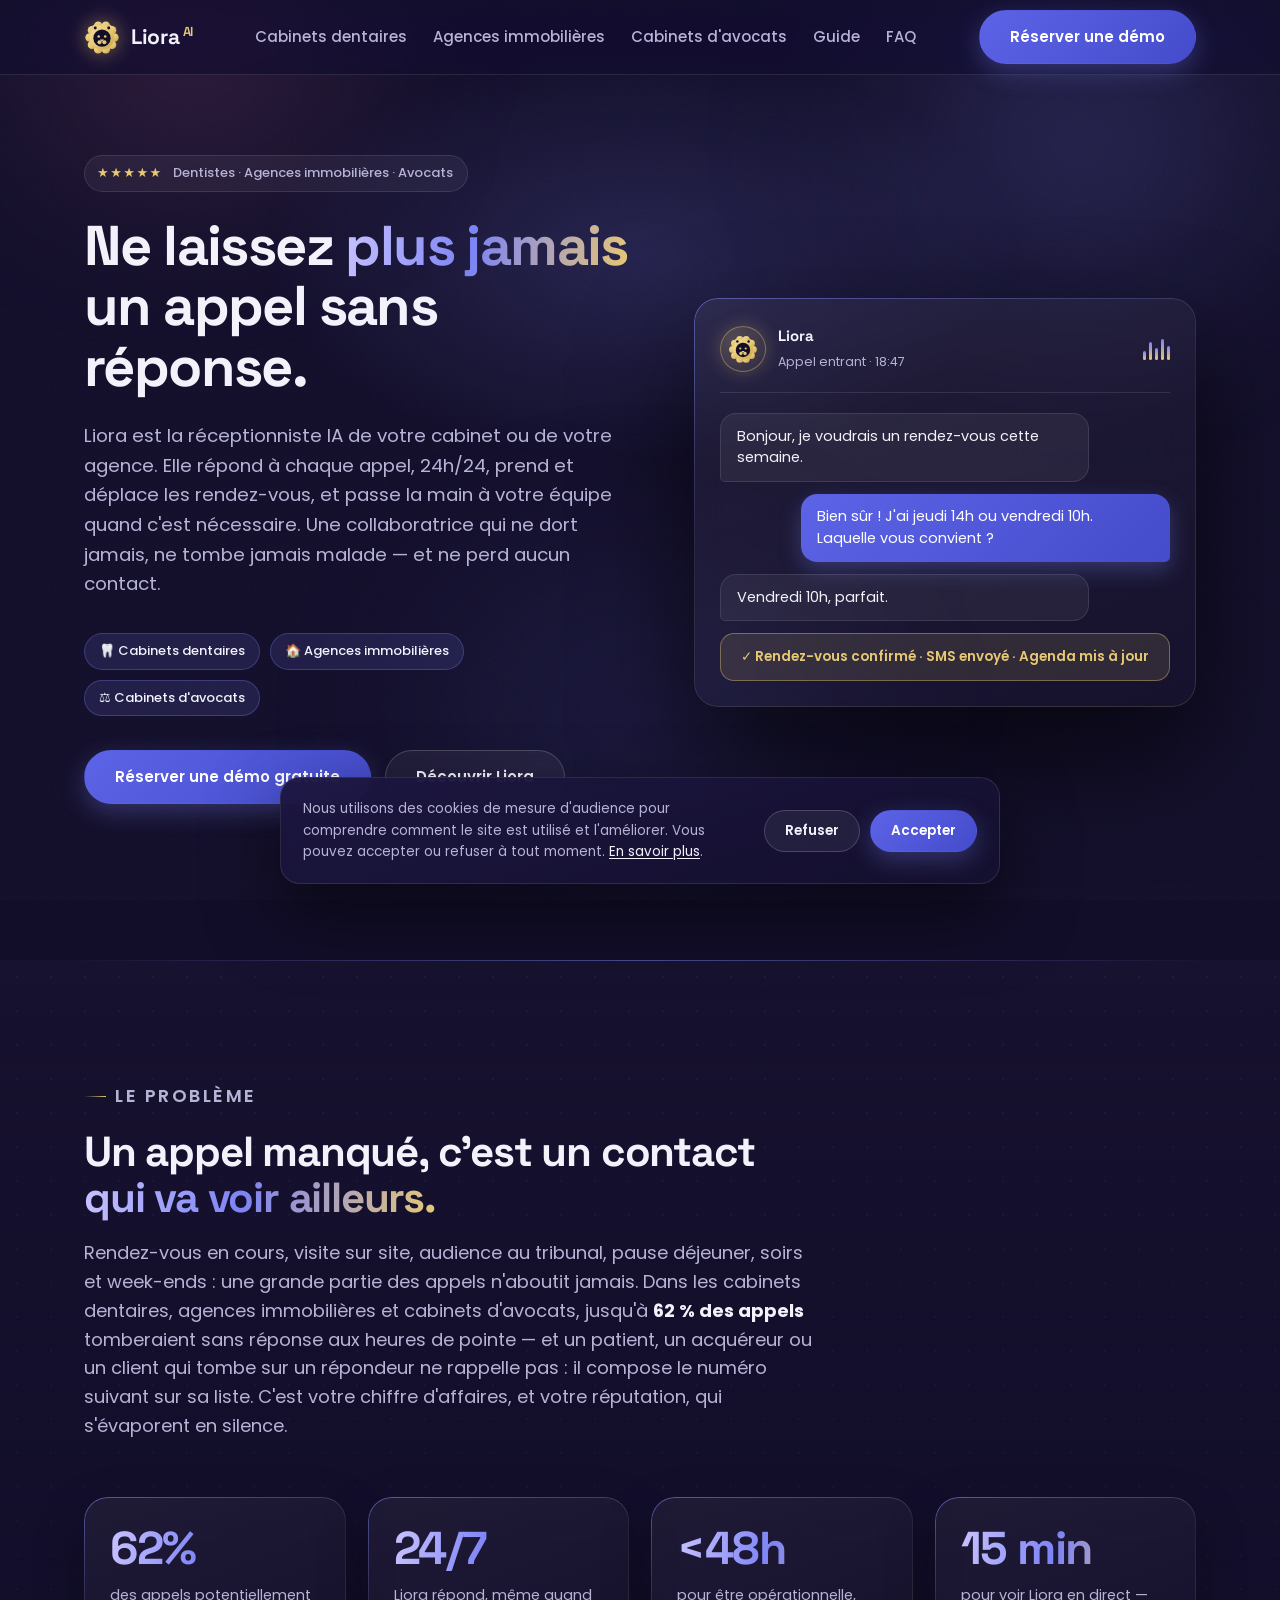
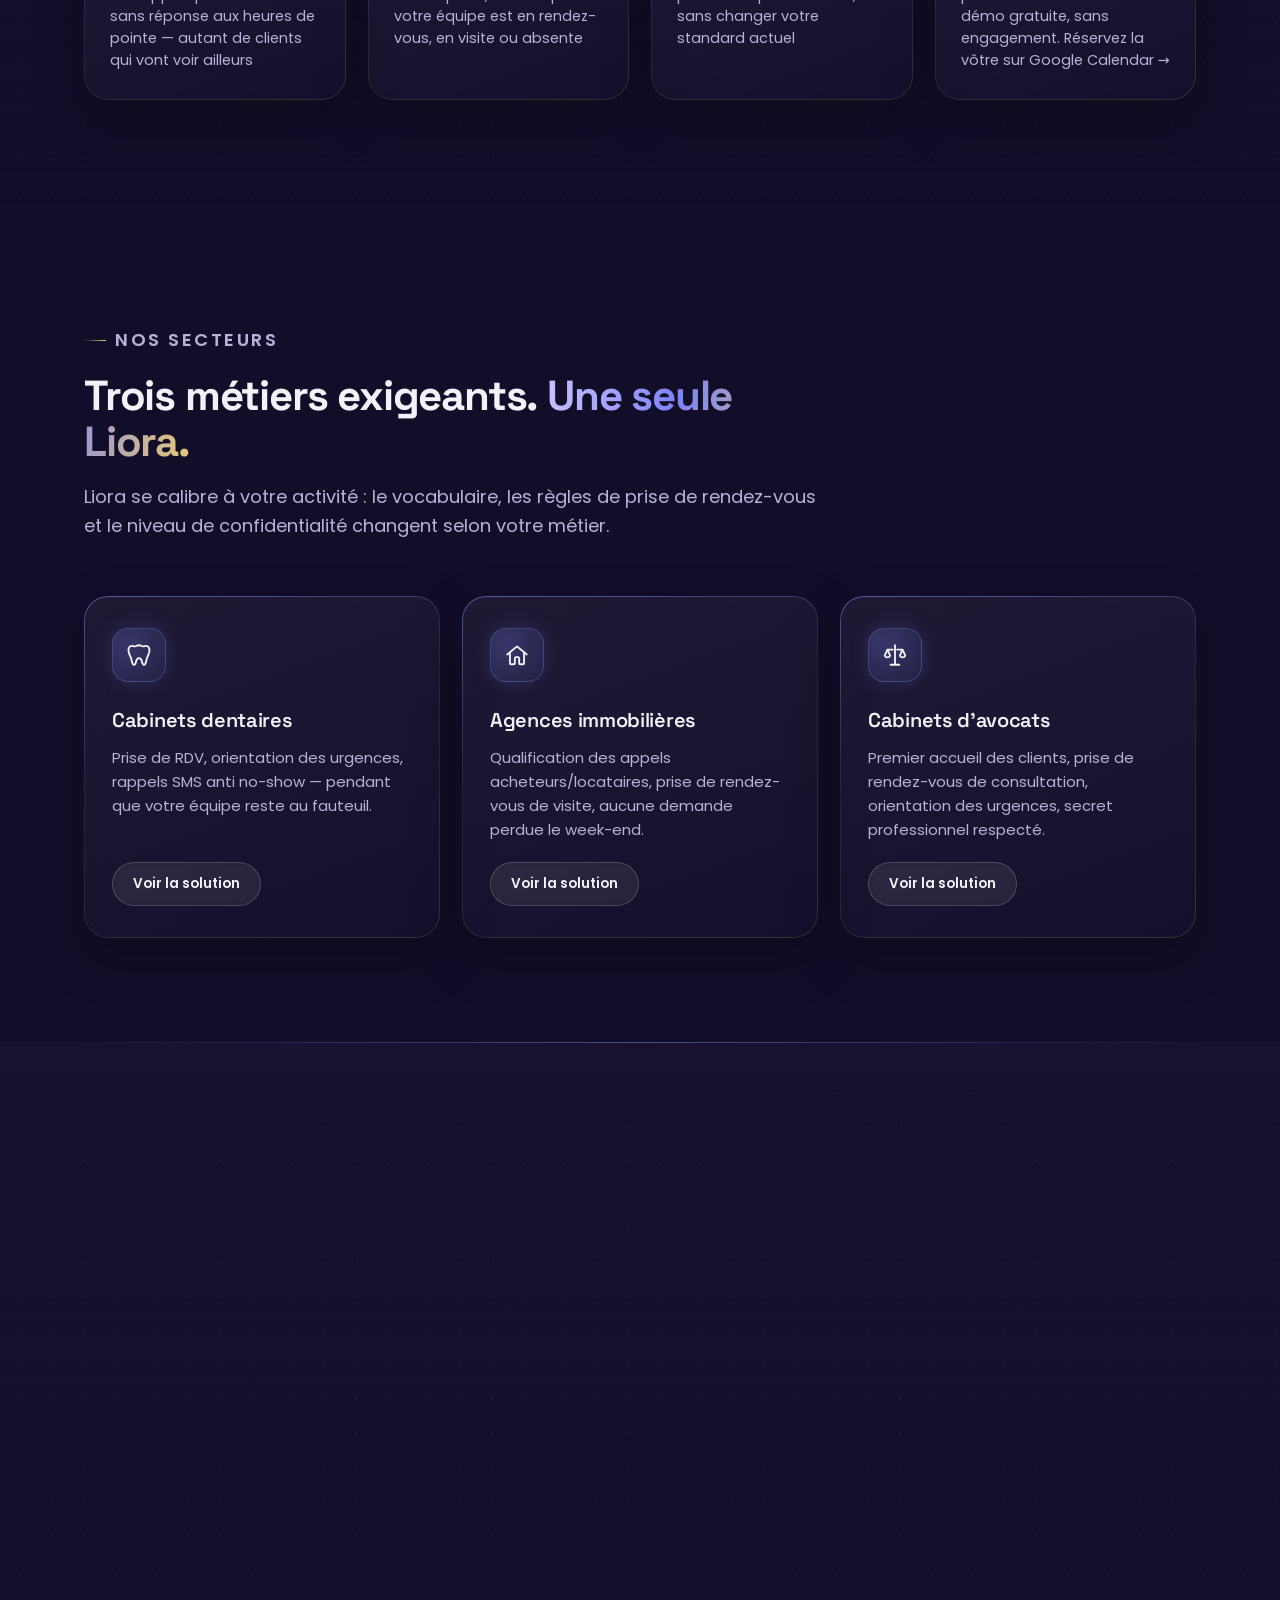
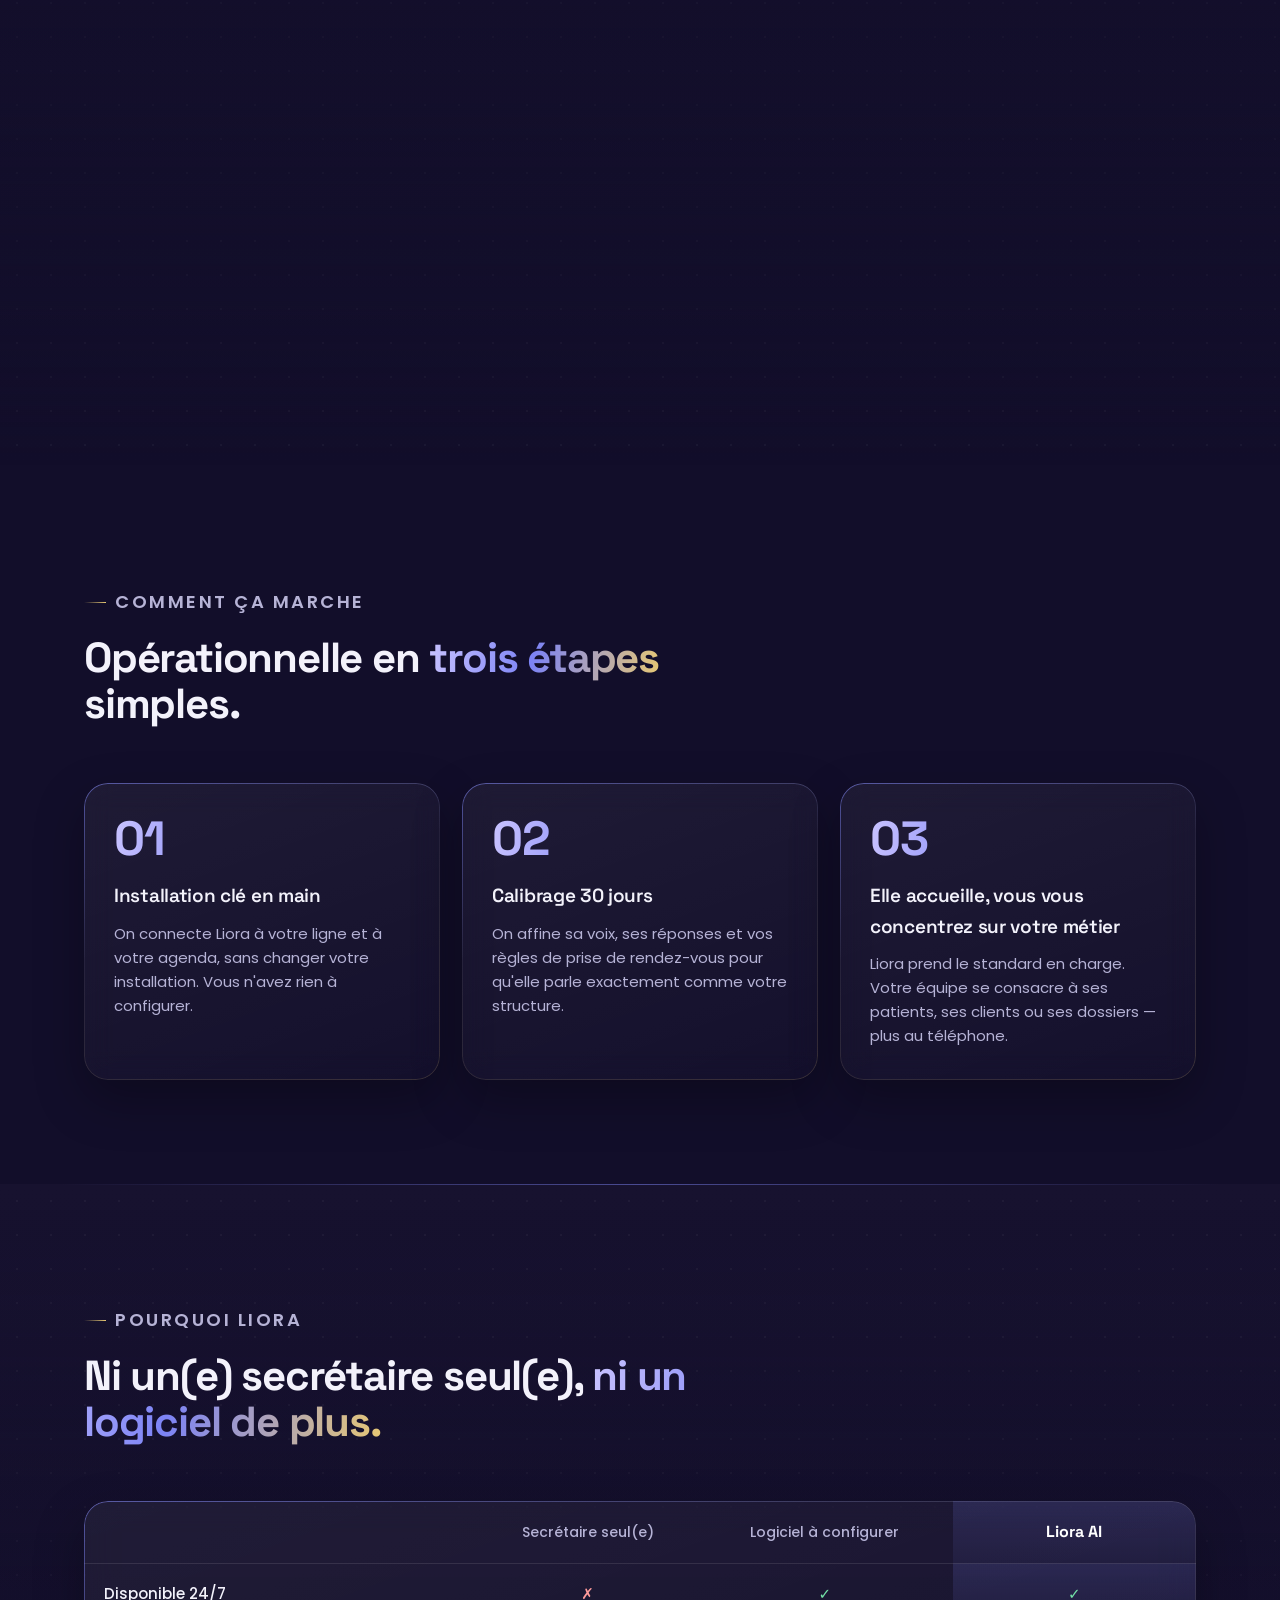
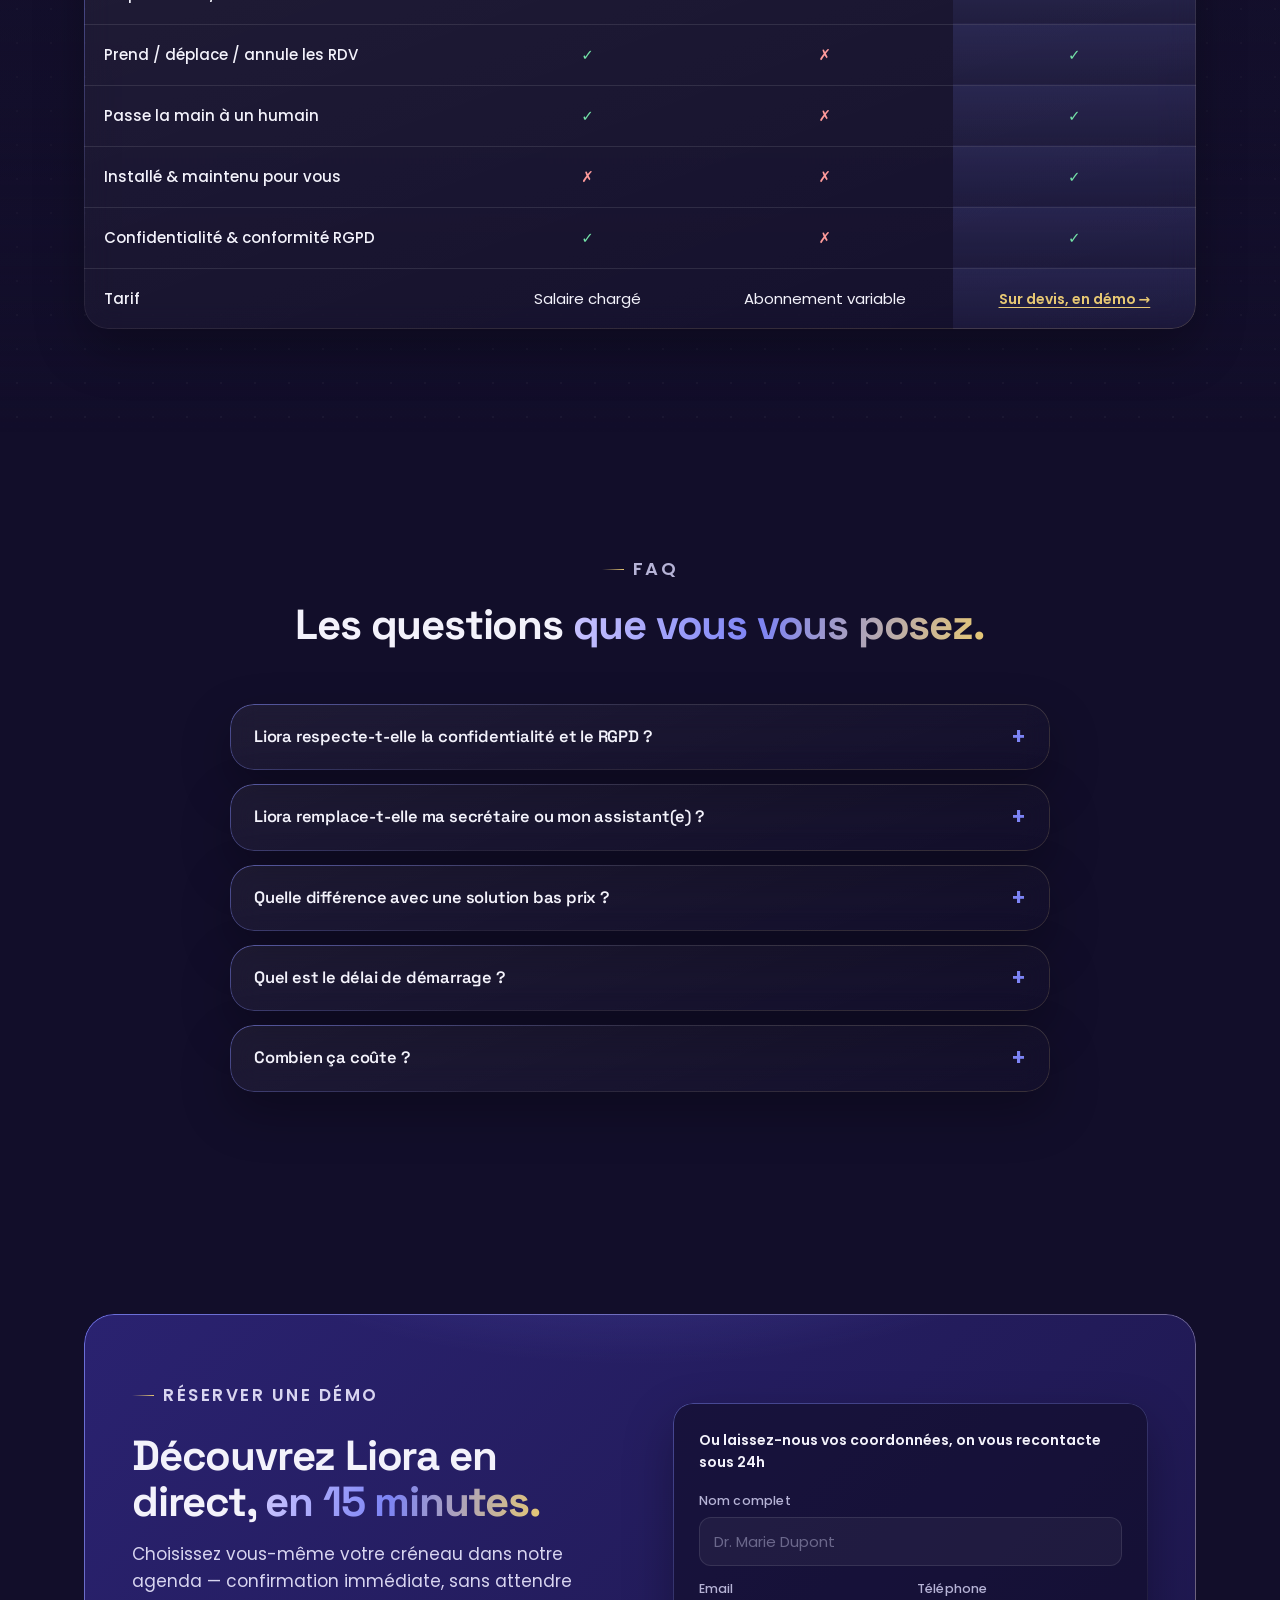
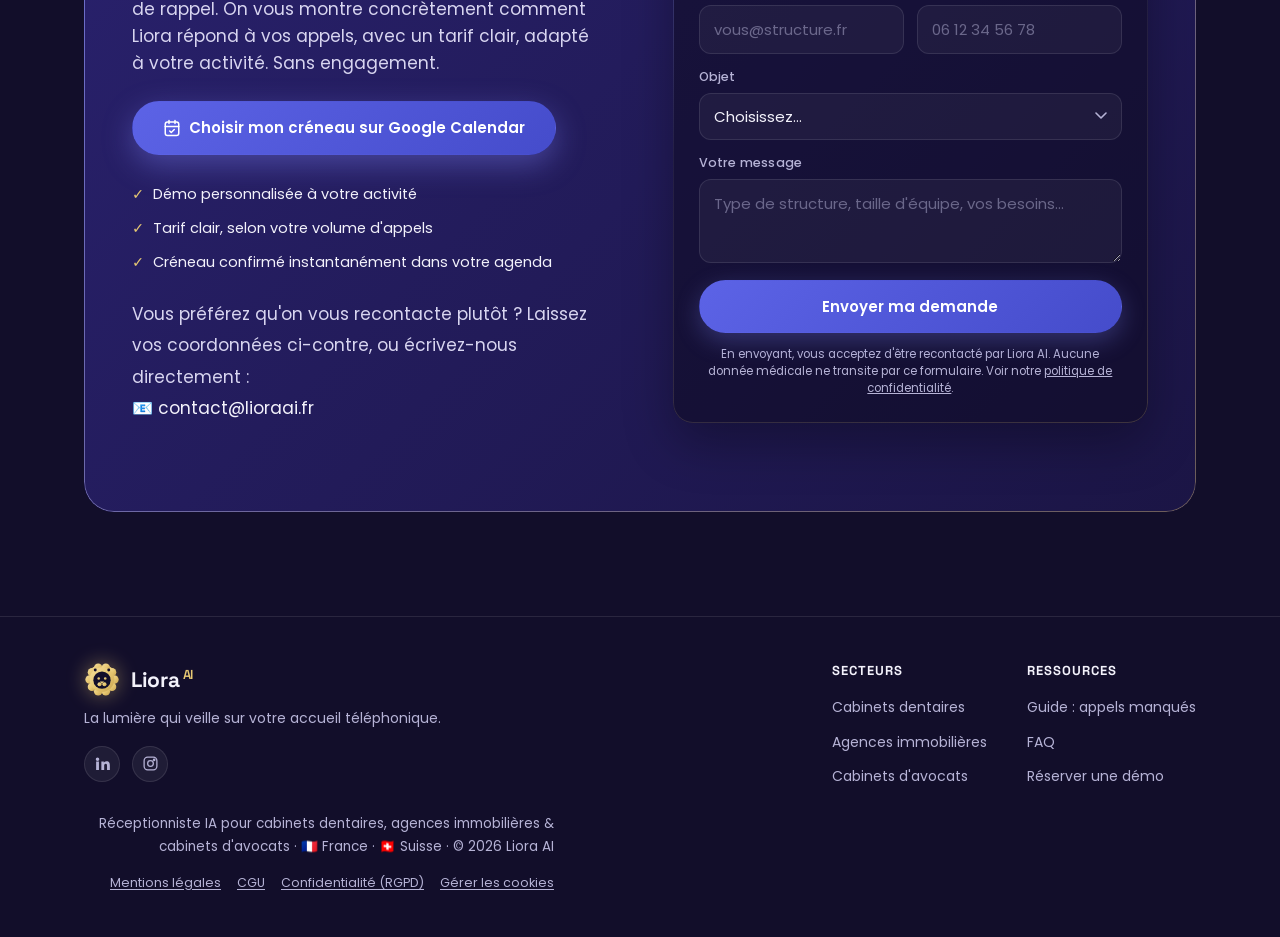
==== commit 18501651: "Repositionnement site : dentistes, immobilier, avocats Retire l'offre chirurgie esthétique (redirect" ====
--- a/index.html
+++ b/index.html
@@ -4,18 +4,18 @@
 <meta charset="UTF-8" />
 <meta name="viewport" content="width=device-width, initial-scale=1.0" />
 <title>Liora AI — La réceptionniste IA qui ne dort jamais</title>
-<meta name="description" content="Réceptionniste téléphonique IA pour cabinets dentaires et de chirurgie esthétique. Répond 24h/24, aucun patient sans réponse. France & Suisse." />
+<meta name="description" content="Réceptionniste téléphonique IA pour cabinets dentaires, agences immobilières et cabinets d'avocats. Répond 24h/24, aucun appel sans réponse. France & Suisse." />
 <meta name="robots" content="index, follow, max-image-preview:large, max-snippet:-1, max-video-preview:-1" />
 
 <!-- Open Graph -->
 <meta property="og:type" content="website" />
 <meta property="og:title" content="Liora AI — La réceptionniste IA qui ne dort jamais" />
-<meta property="og:description" content="La réceptionniste téléphonique IA des cabinets dentaires et de chirurgie esthétique. Répond 24h/24, prend les rendez-vous et ne laisse plus jamais un patient sans réponse. France & Suisse." />
+<meta property="og:description" content="La réceptionniste téléphonique IA des cabinets dentaires, agences immobilières et cabinets d'avocats. Répond 24h/24, prend les rendez-vous et ne laisse plus jamais un appel sans réponse." />
 <meta property="og:image" content="https://lioraai.fr/og-image.png" />
 <meta property="og:image:type" content="image/png" />
 <meta property="og:image:width" content="1200" />
 <meta property="og:image:height" content="630" />
-<meta property="og:image:alt" content="Liora AI — Réceptionniste IA pour cabinets dentaires et de chirurgie esthétique" />
+<meta property="og:image:alt" content="Liora AI — Réceptionniste IA pour cabinets dentaires, agences immobilières et cabinets d'avocats" />
 <meta property="og:site_name" content="Liora AI" />
 <meta property="og:url" content="https://lioraai.fr/" />
 <meta property="og:locale" content="fr_FR" />
@@ -24,7 +24,7 @@
 <!-- Twitter Card -->
 <meta name="twitter:card" content="summary_large_image" />
 <meta name="twitter:title" content="Liora AI — La réceptionniste IA qui ne dort jamais" />
-<meta name="twitter:description" content="Réceptionniste téléphonique IA pour cabinets dentaires et de chirurgie esthétique. Répond 24h/24, prend les rendez-vous." />
+<meta name="twitter:description" content="Réceptionniste téléphonique IA pour cabinets dentaires, agences immobilières et cabinets d'avocats. Répond 24h/24, prend les rendez-vous." />
 <meta name="twitter:image" content="https://lioraai.fr/og-image.png" />
 
 <!-- Canonical + hreflang (rendus dynamiques par domaine via le script en bas) -->
@@ -50,7 +50,7 @@
       "url": "https://lioraai.fr/",
       "logo": "https://lioraai.fr/og-image.png",
       "email": "contact@lioraai.fr",
-      "description": "Réceptionniste téléphonique IA pour cabinets dentaires et de chirurgie esthétique.",
+      "description": "Réceptionniste téléphonique IA pour cabinets dentaires, agences immobilières et cabinets d'avocats.",
       "areaServed": ["FR", "CH"]
     },
     {
@@ -67,11 +67,12 @@
       "serviceType": "Standard téléphonique externalisé par IA",
       "provider": { "@id": "https://lioraai.fr/#organization" },
       "areaServed": ["FR", "CH"],
-      "audience": {
-        "@type": "Audience",
-        "audienceType": "Cabinets dentaires et de chirurgie esthétique"
-      },
-      "description": "Liora répond aux appels 24h/24, prend et déplace les rendez-vous, envoie les confirmations et rappels par SMS, et transfère à un humain si nécessaire — dans le respect du secret médical."
+      "audience": [
+        { "@type": "Audience", "audienceType": "Cabinets dentaires" },
+        { "@type": "Audience", "audienceType": "Agences immobilières" },
+        { "@type": "Audience", "audienceType": "Cabinets d'avocats" }
+      ],
+      "description": "Liora répond aux appels 24h/24, prend et déplace les rendez-vous, envoie les confirmations et rappels par SMS, et transfère à un humain si nécessaire — dans le respect de la confidentialité professionnelle."
     },
     {
       "@type": "FAQPage",
@@ -79,18 +80,18 @@
       "mainEntity": [
         {
           "@type": "Question",
-          "name": "Liora respecte-t-elle le secret médical et le RGPD ?",
+          "name": "Liora respecte-t-elle la confidentialité et le RGPD ?",
           "acceptedAnswer": {
             "@type": "Answer",
-            "text": "Oui, c'est un prérequis. Les échanges sont chiffrés, aucune donnée médicale n'est stockée inutilement, et le traitement respecte le RGPD. Liora se limite à la prise de rendez-vous et à l'orientation des appels — jamais de conseil médical."
+            "text": "Oui, c'est un prérequis. Les échanges sont chiffrés, aucune donnée n'est stockée inutilement, et le traitement respecte le RGPD. Liora s'adapte aux obligations de confidentialité de votre métier — secret médical, secret professionnel de l'avocat ou confidentialité des mandats immobiliers — et se limite à la prise de rendez-vous et à l'orientation des appels."
           }
         },
         {
           "@type": "Question",
-          "name": "Liora remplace-t-elle ma secrétaire ?",
+          "name": "Liora remplace-t-elle ma secrétaire ou mon assistant(e) ?",
           "acceptedAnswer": {
             "@type": "Answer",
-            "text": "Non — elle la libère. Liora absorbe les appels que votre équipe ne peut pas prendre (lignes saturées, soins en cours, soirs et week-ends) et les tâches répétitives. Votre secrétaire se concentre sur l'accueil au cabinet et les demandes complexes, vers lesquelles Liora sait escalader."
+            "text": "Non — elle la/le libère. Liora absorbe les appels que votre équipe ne peut pas prendre (lignes saturées, rendez-vous en cours, soirs et week-ends) et les tâches répétitives. Votre équipe se concentre sur l'accueil et les demandes complexes, vers lesquelles Liora sait escalader."
           }
         },
         {
@@ -98,7 +99,7 @@
           "name": "Quelle différence avec une solution bas prix ?",
           "acceptedAnswer": {
             "@type": "Answer",
-            "text": "Les solutions bas prix sont des outils que vous devez configurer et maintenir vous-même. Liora est un service clé en main : on l'installe, on la calibre pendant 30 jours pour qu'elle parle comme votre cabinet, et on assure la maintenance. Vous n'avez rien à gérer."
+            "text": "Les solutions bas prix sont des outils que vous devez configurer et maintenir vous-même. Liora est un service clé en main : on l'installe, on la calibre pendant 30 jours pour qu'elle parle comme votre structure, et on assure la maintenance. Vous n'avez rien à gérer."
           }
         },
         {
@@ -106,7 +107,7 @@
           "name": "Quel est le délai de démarrage ?",
           "acceptedAnswer": {
             "@type": "Answer",
-            "text": "Liora est opérationnelle en moins de 48h, sans changer votre installation téléphonique actuelle. Suit ensuite une période de calibrage de 30 jours pour affiner ses réponses à votre cabinet."
+            "text": "Liora est opérationnelle en moins de 48h, sans changer votre installation téléphonique actuelle. Suit ensuite une période de calibrage de 30 jours pour affiner ses réponses à votre activité."
           }
         },
         {
@@ -114,7 +115,7 @@
           "name": "Combien ça coûte ?",
           "acceptedAnswer": {
             "@type": "Answer",
-            "text": "Le tarif dépend du nombre de praticiens et de votre volume d'appels — il reste autour d'un tiers du coût d'une secrétaire. Le plus simple est d'en discuter lors d'une démo gratuite de 15 minutes, où l'on vous donne un prix clair et adapté."
+            "text": "Le tarif dépend de votre volume d'appels et de la taille de votre équipe. Le plus simple est d'en discuter lors d'une démo gratuite de 15 minutes, sans engagement, où l'on vous donne un prix clair et adapté à votre activité."
           }
         }
       ]
@@ -160,7 +161,9 @@
     --shadow-btn: 0 14px 40px rgba(124, 131, 245, .45);
     --shadow-hero: 0 50px 110px rgba(0, 0, 0, .6);
     --grad-text: linear-gradient(100deg, #c9c3ff 0%, #7c83f5 45%, #e7c873 100%);
-    --grad-accent: linear-gradient(135deg, #8b91ff, #6a72ef);
+    /* Deepened vs. the original #8b91ff→#6a72ef: that pair gave white button text
+       ~3.3:1 contrast (fails WCAG AA 4.5:1). This stays >=4.7:1 end-to-end. */
+    --grad-accent: linear-gradient(135deg, #5c63e6, #454ccb);
   }
 
   /* ============================================================
@@ -245,6 +248,19 @@
   .section-head p { color: var(--muted); margin-top: 18px; font-size: 18px; font-family: var(--body); }
 
   /* ============================================================
+     ACCESSIBILITY: skip link + focus states
+     ============================================================ */
+  .skip-link {
+    position: absolute; left: 12px; top: -60px; z-index: 1000;
+    background: var(--ink); color: var(--bg); font-weight: 600; font-size: 14px;
+    padding: 12px 18px; border-radius: 10px; transition: top .2s ease;
+  }
+  .skip-link:focus { top: 12px; }
+  a:focus-visible, button:focus-visible, input:focus-visible, textarea:focus-visible, select:focus-visible, summary:focus-visible {
+    outline: 2px solid var(--gold); outline-offset: 3px; border-radius: 4px;
+  }
+
+  /* ============================================================
      BUTTONS
      ============================================================ */
   .btn {
@@ -298,11 +314,18 @@
   .brand .logo { width: 36px; height: 36px; flex-shrink: 0; filter: drop-shadow(0 0 10px rgba(231,200,115,.45)); }
   .brand .wordmark { font-family: var(--display); font-weight: 700; font-size: 21px; letter-spacing: -.3px; }
   .brand .wordmark .ai { color: var(--gold); font-size: 13px; margin-left: 3px; vertical-align: super; font-weight: 600; }
-  .nav-links { display: flex; gap: 30px; }
+  .nav-right { display: flex; align-items: center; gap: 14px; }
+  .nav-links { display: flex; gap: 26px; }
   .nav-links a { color: var(--muted); font-weight: 500; font-size: 15px; transition: color .2s; position: relative; }
   .nav-links a::after { content: ""; position: absolute; left: 0; bottom: -6px; width: 0; height: 2px; background: var(--grad-accent); border-radius: 2px; transition: width .25s ease; }
   .nav-links a:hover { color: #fff; }
   .nav-links a:hover::after { width: 100%; }
+  .nav-toggle {
+    display: none; width: 40px; height: 40px; border-radius: 10px; flex-shrink: 0;
+    background: rgba(255,255,255,.06); border: 1px solid var(--line);
+    flex-direction: column; align-items: center; justify-content: center; gap: 5px; cursor: pointer;
+  }
+  .nav-toggle span { width: 18px; height: 2px; background: var(--ink); border-radius: 2px; }
 
   /* ============================================================
      HERO
@@ -324,9 +347,14 @@
   .pill-badge .s { color: var(--gold); letter-spacing: 1.5px; font-size: 13px; }
 
   .hero h1 {
-    font-size: 58px; font-weight: 700; letter-spacing: -1.6px; line-height: 1.06; margin-bottom: 24px;
-  }
-  .hero p.lead { color: var(--muted); font-size: 18.5px; max-width: 540px; margin-bottom: 34px; }
+    font-size: 56px; font-weight: 700; letter-spacing: -1.6px; line-height: 1.08; margin-bottom: 24px;
+  }
+  .hero p.lead { color: var(--muted); font-size: 18.5px; max-width: 560px; margin-bottom: 34px; }
+  .hero-verticals { display: flex; gap: 10px; flex-wrap: wrap; margin-bottom: 34px; }
+  .hero-verticals span {
+    font-size: 13px; font-weight: 500; color: var(--ink); padding: 7px 14px; border-radius: var(--r-pill);
+    background: rgba(124,131,245,.14); border: 1px solid rgba(124,131,245,.3);
+  }
   .hero-cta { display: flex; gap: 14px; flex-wrap: wrap; align-items: center; }
   .hero-trust { margin-top: 24px; font-size: 13.5px; color: var(--muted); display: flex; align-items: center; gap: 8px; }
   .hero-trust .dot { width: 6px; height: 6px; border-radius: 50%; background: var(--green); box-shadow: 0 0 10px var(--green); }
@@ -373,10 +401,60 @@
      STATS
      ============================================================ */
   .stats { display: grid; grid-template-columns: repeat(4, 1fr); gap: 22px; margin-top: 12px; }
-  .stat { padding: 28px 26px; }
+  .stat { padding: 28px 26px; display: block; }
   .stat .num { font-family: var(--display); font-size: 46px; font-weight: 700; letter-spacing: -1.5px; line-height: 1; margin-bottom: 14px;
     background: var(--grad-text); -webkit-background-clip: text; background-clip: text; color: transparent; }
   .stat .label { color: var(--muted); font-size: 14.5px; line-height: 1.5; }
+  .stat-cta { transition: transform .25s ease, border-color .25s ease; cursor: pointer; }
+  .stat-cta:hover { transform: translateY(-5px); }
+  .stat-cta:hover .label { color: var(--ink); }
+  .stat-cta .label { transition: color .2s ease; }
+
+  /* ============================================================
+     VERTICALS (3 audiences)
+     ============================================================ */
+  .grid-3-verticals { display: grid; grid-template-columns: repeat(3, 1fr); gap: 22px; }
+  .vertical-card {
+    --mx: 50%; --my: 50%;
+    padding: 32px 28px; display: flex; flex-direction: column; position: relative;
+    transform-style: preserve-3d; perspective: 900px;
+    transition: transform .35s cubic-bezier(.2,.8,.2,1), box-shadow .35s ease;
+    will-change: transform;
+  }
+  /* Cursor-tracked spotlight glow (JS sets --mx/--my on mousemove) */
+  .vertical-card::after {
+    content: ""; position: absolute; inset: 0; border-radius: inherit; pointer-events: none; z-index: 0;
+    background: radial-gradient(360px circle at var(--mx) var(--my), rgba(124,131,245,.22), transparent 62%);
+    opacity: 0; transition: opacity .4s ease;
+  }
+  .vertical-card:hover::after { opacity: 1; }
+  .vertical-card:hover { transform: translateY(-6px); box-shadow: 0 26px 60px rgba(0,0,0,.35); }
+  .vertical-card > * { position: relative; z-index: 1; }
+  .vertical-card .icon {
+    width: 54px; height: 54px; border-radius: 16px; display: grid; place-items: center; margin-bottom: 22px;
+    background: radial-gradient(circle at 30% 30%, rgba(124,131,245,.28), rgba(124,131,245,.08));
+    border: 1px solid rgba(124,131,245,.3); box-shadow: 0 0 20px rgba(124,131,245,.18);
+    position: relative; transition: transform .45s cubic-bezier(.34,1.56,.64,1);
+  }
+  /* Spinning gradient ring behind the icon, revealed on hover */
+  .vertical-card .icon::before {
+    content: ""; position: absolute; inset: -5px; border-radius: 19px; padding: 2px;
+    background: conic-gradient(from 0deg, transparent, var(--indigo) 25%, var(--gold) 55%, transparent 82%);
+    -webkit-mask: linear-gradient(#000 0 0) content-box, linear-gradient(#000 0 0);
+            mask: linear-gradient(#000 0 0) content-box, linear-gradient(#000 0 0);
+    -webkit-mask-composite: xor; mask-composite: exclude;
+    opacity: 0; transition: opacity .3s ease; pointer-events: none;
+  }
+  .vertical-card:hover .icon { transform: scale(1.1) rotate(-6deg); }
+  .vertical-card:hover .icon::before { opacity: 1; animation: spin-ring 2.6s linear infinite; }
+  .vertical-card .icon svg { width: 26px; height: 26px; transition: transform .4s ease; }
+  .vertical-card:hover .icon svg { transform: scale(1.08); }
+  .vertical-card h3 { font-size: 20px; font-weight: 600; margin-bottom: 10px; letter-spacing: -.3px; }
+  .vertical-card p { color: var(--muted); font-size: 15px; margin-bottom: 20px; flex: 1; }
+  .vertical-card .btn-ghost { align-self: flex-start; padding: 10px 20px; font-size: 13.5px; }
+  @keyframes spin-ring { to { transform: rotate(360deg); } }
+  .vertical-card[data-reveal] { transform: translateY(28px) scale(.94); }
+  .vertical-card[data-reveal].in { transform: none; }
 
   /* ============================================================
      FEATURE CARDS
@@ -458,6 +536,10 @@
   .cta-band h2 { margin-bottom: 16px; }
   .cta-grid { display: grid; grid-template-columns: 1.02fr .98fr; gap: 46px; align-items: center; }
   .cta-copy > p { color: #d8d5f0; font-size: 17px; max-width: 460px; margin-bottom: 24px; }
+  .btn-calendar { margin-bottom: 28px; box-shadow: 0 10px 30px rgba(124,131,245,.4); }
+  .btn-calendar svg { flex-shrink: 0; }
+  .btn-calendar:hover { box-shadow: 0 14px 40px rgba(231,200,115,.35), var(--shadow-btn); }
+  .form-heading { color: var(--ink); font-size: 14px; font-weight: 600; margin-bottom: 4px; }
   .cta-points { display: grid; gap: 11px; margin-bottom: 24px; }
   .cta-points li { color: var(--ink); font-size: 14.5px; display: flex; gap: 9px; align-items: flex-start; }
   .cta-points li::before { content: "✓"; color: var(--gold); font-weight: 700; }
@@ -490,23 +572,56 @@
     background-repeat: no-repeat; background-position: right 14px center;
   }
   .field select option { background: #1c1640; color: var(--ink); }
+  .field.has-error input, .field.has-error textarea, .field.has-error select { border-color: var(--red); box-shadow: 0 0 0 3px rgba(255,155,155,.14); }
+  .field-error { display: none; color: var(--red); font-size: 12px; margin-top: 2px; }
+  .field.has-error .field-error { display: block; }
+  .hp-field { position: absolute; left: -9999px; top: -9999px; width: 1px; height: 1px; overflow: hidden; }
   .cta-form .btn { width: 100%; margin-top: 4px; }
   .form-note { font-size: 11.5px; color: var(--muted); text-align: center; line-height: 1.5; }
   .form-success { display: none; color: var(--green); font-size: 14px; text-align: center; padding: 6px 4px 0; line-height: 1.5; }
   .cta-form.sent .form-success { display: block; }
 
   /* ============================================================
+     COOKIE CONSENT BANNER
+     ============================================================ */
+  .cookie-banner {
+    position: fixed; left: 16px; right: 16px; bottom: 16px; z-index: 200;
+    max-width: 720px; margin-inline: auto; border-radius: 20px; padding: 20px 22px;
+    background: linear-gradient(160deg, rgba(28,22,64,.96), rgba(20,16,46,.98));
+    border: 1px solid var(--line); box-shadow: 0 30px 70px rgba(0,0,0,.5);
+    display: flex; align-items: center; gap: 20px; flex-wrap: wrap;
+  }
+  .cookie-banner[hidden] { display: none; }
+  .cookie-banner p { color: var(--muted); font-size: 13.5px; line-height: 1.6; margin: 0; flex: 1 1 320px; }
+  .cookie-banner a { color: var(--ink); text-decoration: underline; text-underline-offset: 2px; }
+  .cookie-banner-actions { display: flex; gap: 10px; flex-wrap: wrap; }
+  .cookie-banner .btn { padding: 10px 20px; font-size: 13.5px; }
+
+  /* ============================================================
      FOOTER
      ============================================================ */
   footer { border-top: 1px solid var(--line); padding-block: 44px; }
   .footer-inner { display: flex; justify-content: space-between; align-items: flex-start; gap: 24px; flex-wrap: wrap; }
   .footer-brand .tag { color: var(--muted); font-size: 14px; margin-top: 10px; }
+  .footer-social { display: flex; gap: 12px; margin-top: 16px; }
+  .footer-social a {
+    width: 36px; height: 36px; border-radius: 50%; display: grid; place-items: center;
+    background: rgba(255,255,255,.06); border: 1px solid var(--line); color: var(--muted); transition: color .2s, border-color .2s, transform .2s;
+  }
+  .footer-social a:hover { color: #fff; border-color: rgba(124,131,245,.5); transform: translateY(-2px); }
+  .footer-social svg { width: 17px; height: 17px; }
   .footer-links { display: flex; gap: 40px; flex-wrap: wrap; }
   .footer-links h4 { font-size: 13px; color: var(--ink); text-transform: uppercase; letter-spacing: 1px; margin-bottom: 12px; font-family: var(--display); }
   .footer-links ul { display: grid; gap: 9px; }
   .footer-links a { color: var(--muted); font-size: 14px; }
   .footer-links a:hover { color: #fff; }
   .footer-meta { color: var(--muted); font-size: 13.5px; text-align: right; max-width: 470px; line-height: 1.7; }
+  .footer-legal { display: flex; gap: 16px; flex-wrap: wrap; justify-content: flex-end; margin-top: 14px; }
+  .footer-legal a, .footer-legal button {
+    color: var(--muted); font-size: 12.5px; background: none; border: none; padding: 0; cursor: pointer;
+    font-family: var(--body); text-decoration: underline; text-underline-offset: 2px;
+  }
+  .footer-legal a:hover, .footer-legal button:hover { color: #fff; }
 
   /* ============================================================
      SCROLL REVEAL
@@ -518,20 +633,36 @@
      RESPONSIVE
      ============================================================ */
   @media (max-width: 880px) {
-    :root { --section-y: 70px; }
-    .nav-links { display: none; }
+    :root { --section-y: 70px; --pad: 16px; }
+    .nav-right { gap: 8px; }
+    .brand .wordmark { font-size: 18px; }
+    .nav-right .btn-primary { padding: 10px 14px; font-size: 13px; }
+    .nav-toggle { display: flex; }
+    .nav-links {
+      /* Solid opaque color, no backdrop-filter: nesting a blurred/translucent dropdown
+         inside the already-blurred sticky .nav causes a compositing bug in some engines
+         where the dropdown reads as ~15-20% opacity instead of the declared 98%, letting
+         page content bleed through. A flat solid color sidesteps that entirely. */
+      display: none; position: absolute; top: 74px; left: 0; right: 0; z-index: 99;
+      background: #171233;
+      flex-direction: column; gap: 2px; padding: 10px 24px 18px; border-bottom: 1px solid var(--line);
+    }
+    .nav-links.open { display: flex; }
+    .nav-links a { padding: 13px 2px; border-bottom: 1px solid rgba(255,255,255,.06); }
     .hero-grid { grid-template-columns: 1fr; gap: 44px; }
-    .hero h1 { font-size: 40px; letter-spacing: -1px; }
+    .hero h1 { font-size: 38px; letter-spacing: -1px; }
     .hero p.lead { font-size: 17px; }
-    h2 { font-size: 31px; }
+    h2 { font-size: 29px; }
     .stats { grid-template-columns: repeat(2, 1fr); }
-    .grid-3, .steps { grid-template-columns: 1fr; }
+    .grid-3, .steps, .grid-3-verticals { grid-template-columns: 1fr; }
     table.compare th, table.compare td { padding: 12px 14px; font-size: 12.5px; }
     .cta-band { padding: 44px 24px; }
     .cta-grid { grid-template-columns: 1fr; gap: 32px; }
     .field-row { grid-template-columns: 1fr; }
-    .footer-inner { flex-direction: column; align-items: flex-start; }
-    .footer-meta { text-align: left; }
+    .footer-inner { flex-direction: column; }
+    .footer-meta, .footer-legal { text-align: left; justify-content: flex-start; }
+    .cookie-banner { flex-direction: column; align-items: stretch; left: 10px; right: 10px; bottom: 10px; padding: 18px; }
+    .cookie-banner-actions .btn { flex: 1; }
   }
 
   @media (prefers-reduced-motion: reduce) {
@@ -543,6 +674,8 @@
 </style>
 </head>
 <body>
+
+<a href="#top" class="skip-link">Aller au contenu principal</a>
 
 <!-- Ambient animated light -->
 <div class="orb-field" aria-hidden="true">
@@ -593,6 +726,17 @@
       <path d="M28.4 36.4 h7.2 l-3.6 4.4 z" />
     </g>
   </symbol>
+
+  <!-- Vertical icons -->
+  <symbol id="icon-tooth" viewBox="0 0 24 24" fill="none" stroke="currentColor" stroke-width="1.7" stroke-linecap="round" stroke-linejoin="round">
+    <path d="M12 3c-2.2 0-3 1.1-4.2 1.1S5.4 3 4 3.9C2.4 5 2 7.3 2.6 9.6c.5 2 1.6 3.6 2.2 5.7.5 1.7.7 5.1 2.3 5.7 1.5.6 2-2.7 2.6-4.3.4-1 .7-1.7 2.3-1.7s1.9.7 2.3 1.7c.6 1.6 1.1 4.9 2.6 4.3 1.6-.6 1.8-4 2.3-5.7.6-2.1 1.7-3.7 2.2-5.7C21.9 7.3 21.5 5 19.9 3.9c-1.4-.9-2.6.2-3.7.2S14.1 3 12 3Z"/>
+  </symbol>
+  <symbol id="icon-house" viewBox="0 0 24 24" fill="none" stroke="currentColor" stroke-width="1.7" stroke-linecap="round" stroke-linejoin="round">
+    <path d="M3 11.5 12 4l9 7.5"/><path d="M5.5 10v9.5a1 1 0 0 0 1 1H9a1 1 0 0 0 1-1V15a1 1 0 0 1 1-1h2a1 1 0 0 1 1 1v4.5a1 1 0 0 0 1 1h2.5a1 1 0 0 0 1-1V10"/>
+  </symbol>
+  <symbol id="icon-scale" viewBox="0 0 24 24" fill="none" stroke="currentColor" stroke-width="1.7" stroke-linecap="round" stroke-linejoin="round">
+    <path d="M12 3v18M8 21h8M5 7h5M14 7h5M5 7 2.5 12.5a2.7 2.7 0 0 0 5 0L5 7ZM19 7l-2.5 5.5a2.7 2.7 0 0 0 5 0L19 7Z"/>
+  </symbol>
 </svg>
 
 <!-- =========================================================
@@ -604,13 +748,19 @@
       <svg class="logo" aria-hidden="true"><use href="#lion" /></svg>
       <span class="wordmark">Liora<span class="ai">AI</span></span>
     </a>
-    <nav class="nav-links" aria-label="Navigation principale">
-      <a href="#liora">Liora</a>
-      <a href="#fonctionnement">Fonctionnement</a>
-      <a href="#pourquoi">Pourquoi nous</a>
+    <nav class="nav-links" id="nav-links" aria-label="Navigation principale">
+      <a href="pour-cabinets-dentaires.html">Cabinets dentaires</a>
+      <a href="pour-agences-immobilieres.html">Agences immobilières</a>
+      <a href="pour-cabinets-avocats.html">Cabinets d'avocats</a>
+      <a href="pourquoi-cabinet-dentaire-perd-patients-telephone.html">Guide</a>
       <a href="#faq">FAQ</a>
     </nav>
-    <a href="#demo" class="btn btn-primary">Réserver une démo</a>
+    <div class="nav-right">
+      <a href="https://calendar.app.google/Gmgc3J21GyVwhLgh6" class="btn btn-primary" target="_blank" rel="noopener noreferrer">Réserver une démo</a>
+      <button type="button" class="nav-toggle" id="nav-toggle" aria-expanded="false" aria-controls="nav-links" aria-label="Ouvrir le menu">
+        <span></span><span></span><span></span>
+      </button>
+    </div>
   </div>
 </header>
 
@@ -624,12 +774,17 @@
     <div>
       <div class="pill-badge" data-reveal>
         <span class="s">★★★★★</span>
-        <span>Conçu pour les cabinets dentaires &amp; de chirurgie esthétique</span>
-      </div>
-      <h1 data-reveal style="transition-delay:.06s">Ne laissez <span class="grad">plus jamais</span> un patient sans réponse.</h1>
-      <p class="lead" data-reveal style="transition-delay:.12s">Liora est la réceptionniste IA de votre cabinet. Elle répond à chaque appel, 24h/24, prend et déplace les rendez-vous, et passe la main à votre équipe quand c'est nécessaire. Une collaboratrice qui ne dort jamais, ne tombe jamais malade — et ne perd aucun patient.</p>
+        <span>Dentistes · Agences immobilières · Avocats</span>
+      </div>
+      <h1 data-reveal style="transition-delay:.06s">Ne laissez <span class="grad">plus jamais</span> un appel sans réponse.</h1>
+      <p class="lead" data-reveal style="transition-delay:.12s">Liora est la réceptionniste IA de votre cabinet ou de votre agence. Elle répond à chaque appel, 24h/24, prend et déplace les rendez-vous, et passe la main à votre équipe quand c'est nécessaire. Une collaboratrice qui ne dort jamais, ne tombe jamais malade — et ne perd aucun contact.</p>
+      <div class="hero-verticals" data-reveal style="transition-delay:.15s">
+        <span>🦷 Cabinets dentaires</span>
+        <span>🏠 Agences immobilières</span>
+        <span>⚖️ Cabinets d'avocats</span>
+      </div>
       <div class="hero-cta" data-reveal style="transition-delay:.18s">
-        <a href="#demo" class="btn btn-primary">Réserver une démo gratuite</a>
+        <a href="https://calendar.app.google/Gmgc3J21GyVwhLgh6" class="btn btn-primary" target="_blank" rel="noopener noreferrer">Réserver une démo gratuite</a>
         <a href="#liora" class="btn btn-ghost">Découvrir Liora</a>
       </div>
       <div class="hero-trust" data-reveal style="transition-delay:.24s">
@@ -661,25 +816,58 @@
   <div class="container">
     <div class="section-head" data-reveal>
       <p class="kicker">Le problème</p>
-      <h2>Un appel manqué, c'est un patient <span class="grad">qui prend rendez-vous ailleurs.</span></h2>
-      <p>Fauteuil occupé, pause déjeuner, soirs et week-ends : une grande partie des appels d'un cabinet n'aboutit jamais. Et un patient qui tombe sur un répondeur ne rappelle pas — il compose le numéro du cabinet d'à côté. C'est votre chiffre d'affaires, et votre réputation, qui s'évaporent en silence.</p>
+      <h2>Un appel manqué, c'est un contact <span class="grad">qui va voir ailleurs.</span></h2>
+      <p>Rendez-vous en cours, visite sur site, audience au tribunal, pause déjeuner, soirs et week-ends : une grande partie des appels n'aboutit jamais. Dans les cabinets dentaires, agences immobilières et cabinets d'avocats, jusqu'à <strong style="color:var(--ink);">62 % des appels</strong> tomberaient sans réponse aux heures de pointe — et un patient, un acquéreur ou un client qui tombe sur un répondeur ne rappelle pas : il compose le numéro suivant sur sa liste. C'est votre chiffre d'affaires, et votre réputation, qui s'évaporent en silence.</p>
     </div>
     <div class="stats">
       <div class="stat glass" data-reveal>
+        <div class="num">62%</div>
+        <div class="label">des appels potentiellement sans réponse aux heures de pointe — autant de clients qui vont voir ailleurs</div>
+      </div>
+      <div class="stat glass" data-reveal style="transition-delay:.08s">
         <div class="num">24/7</div>
-        <div class="label">Liora répond, même quand votre équipe est en soin ou absente</div>
-      </div>
-      <div class="stat glass" data-reveal style="transition-delay:.08s">
-        <div class="num">0</div>
-        <div class="label">appel manqué, donc aucun patient perdu faute de réponse</div>
+        <div class="label">Liora répond, même quand votre équipe est en rendez-vous, en visite ou absente</div>
       </div>
       <div class="stat glass" data-reveal style="transition-delay:.16s">
         <div class="num">&lt;48h</div>
         <div class="label">pour être opérationnelle, sans changer votre standard actuel</div>
       </div>
-      <div class="stat glass" data-reveal style="transition-delay:.24s">
-        <div class="num">~⅓</div>
-        <div class="label">du coût d'une secrétaire, pour un accueil qui ne dort jamais</div>
+      <a href="https://calendar.app.google/Gmgc3J21GyVwhLgh6" class="stat glass stat-cta" data-reveal style="transition-delay:.24s" target="_blank" rel="noopener noreferrer">
+        <div class="num">15 min</div>
+        <div class="label">pour voir Liora en direct — démo gratuite, sans engagement. Réservez la vôtre sur Google Calendar →</div>
+      </a>
+    </div>
+  </div>
+</section>
+
+<!-- =========================================================
+     TROIS MÉTIERS, MÊME EXIGENCE — verticals
+     ========================================================= -->
+<section id="secteurs">
+  <div class="container">
+    <div class="section-head" data-reveal>
+      <p class="kicker">Nos secteurs</p>
+      <h2>Trois métiers exigeants. <span class="grad">Une seule Liora.</span></h2>
+      <p>Liora se calibre à votre activité : le vocabulaire, les règles de prise de rendez-vous et le niveau de confidentialité changent selon votre métier.</p>
+    </div>
+    <div class="grid-3-verticals">
+      <div class="vertical-card glass" data-reveal>
+        <div class="icon"><svg aria-hidden="true"><use href="#icon-tooth" /></svg></div>
+        <h3>Cabinets dentaires</h3>
+        <p>Prise de RDV, orientation des urgences, rappels SMS anti no-show — pendant que votre équipe reste au fauteuil.</p>
+        <a href="pour-cabinets-dentaires.html" class="btn btn-ghost">Voir la solution</a>
+      </div>
+      <div class="vertical-card glass" data-reveal style="transition-delay:.08s">
+        <div class="icon"><svg aria-hidden="true"><use href="#icon-house" /></svg></div>
+        <h3>Agences immobilières</h3>
+        <p>Qualification des appels acheteurs/locataires, prise de rendez-vous de visite, aucune demande perdue le week-end.</p>
+        <a href="pour-agences-immobilieres.html" class="btn btn-ghost">Voir la solution</a>
+      </div>
+      <div class="vertical-card glass" data-reveal style="transition-delay:.16s">
+        <div class="icon"><svg aria-hidden="true"><use href="#icon-scale" /></svg></div>
+        <h3>Cabinets d'avocats</h3>
+        <p>Premier accueil des clients, prise de rendez-vous de consultation, orientation des urgences, secret professionnel respecté.</p>
+        <a href="pour-cabinets-avocats.html" class="btn btn-ghost">Voir la solution</a>
       </div>
     </div>
   </div>
@@ -688,7 +876,7 @@
 <!-- =========================================================
      RENCONTREZ LIORA — features
      ========================================================= -->
-<section id="liora">
+<section class="bg2 divider-top" id="liora">
   <div class="container">
     <div class="section-head" data-reveal>
       <p class="kicker">Rencontrez Liora</p>
@@ -703,22 +891,22 @@
       <div class="card glass" data-reveal style="transition-delay:.08s">
         <div class="icon">📅</div>
         <h3>Gère vos rendez-vous</h3>
-        <p>Elle prend, déplace et annule les rendez-vous directement dans votre agenda, en respectant vos praticiens, vos créneaux et vos règles.</p>
+        <p>Elle prend, déplace et annule les rendez-vous directement dans votre agenda, en respectant vos règles et vos disponibilités.</p>
       </div>
       <div class="card glass" data-reveal style="transition-delay:.16s">
         <div class="icon">🤝</div>
         <h3>Passe la main quand il le faut</h3>
-        <p>Urgence, cas sensible, demande délicate : Liora reconnaît ses limites et transfère l'appel à la bonne personne, sans jamais faire attendre le patient.</p>
+        <p>Urgence, cas sensible, demande délicate : Liora reconnaît ses limites et transfère l'appel à la bonne personne, sans jamais faire attendre l'interlocuteur.</p>
       </div>
       <div class="card glass" data-reveal>
         <div class="icon">💬</div>
         <h3>Confirmations &amp; rappels SMS</h3>
-        <p>Chaque rendez-vous confirmé par SMS, avec rappel avant l'échéance. Résultat : beaucoup moins de no-shows, un agenda qui reste plein.</p>
+        <p>Chaque rendez-vous confirmé par SMS, avec rappel avant l'échéance. Résultat : beaucoup moins d'absences, un agenda qui reste plein.</p>
       </div>
       <div class="card glass" data-reveal style="transition-delay:.08s">
         <div class="icon">🔒</div>
-        <h3>Respect du secret médical</h3>
-        <p>Conçue pour le milieu médical : échanges sécurisés, conformité RGPD, aucune donnée sensible stockée inutilement.</p>
+        <h3>Confidentialité &amp; conformité</h3>
+        <p>Conçue pour les métiers à obligation de confidentialité : secret médical, secret professionnel de l'avocat, confidentialité des mandats. Échanges chiffrés, conformité RGPD.</p>
       </div>
       <div class="card glass" data-reveal style="transition-delay:.16s">
         <div class="icon">📊</div>
@@ -732,7 +920,7 @@
 <!-- =========================================================
      COMMENT ÇA MARCHE — steps
      ========================================================= -->
-<section class="bg2 divider-top" id="fonctionnement">
+<section id="fonctionnement">
   <div class="container">
     <div class="section-head" data-reveal>
       <p class="kicker">Comment ça marche</p>
@@ -747,12 +935,12 @@
       <div class="step glass" data-reveal style="transition-delay:.08s">
         <div class="n">02</div>
         <h3>Calibrage 30 jours</h3>
-        <p>On affine sa voix, ses réponses et vos règles de prise de rendez-vous pour qu'elle parle exactement comme votre cabinet.</p>
+        <p>On affine sa voix, ses réponses et vos règles de prise de rendez-vous pour qu'elle parle exactement comme votre structure.</p>
       </div>
       <div class="step glass" data-reveal style="transition-delay:.16s">
         <div class="n">03</div>
-        <h3>Elle accueille, vous soignez</h3>
-        <p>Liora prend le standard en charge. Votre équipe se consacre aux patients au fauteuil, plus au téléphone.</p>
+        <h3>Elle accueille, vous vous concentrez sur votre métier</h3>
+        <p>Liora prend le standard en charge. Votre équipe se consacre à ses patients, ses clients ou ses dossiers — plus au téléphone.</p>
       </div>
     </div>
   </div>
@@ -761,18 +949,18 @@
 <!-- =========================================================
      POURQUOI LIORA — comparison
      ========================================================= -->
-<section id="pourquoi">
+<section class="bg2 divider-top" id="pourquoi">
   <div class="container">
     <div class="section-head" data-reveal>
       <p class="kicker">Pourquoi Liora</p>
-      <h2>Ni une secrétaire seule, <span class="grad">ni un logiciel de plus.</span></h2>
+      <h2>Ni un(e) secrétaire seul(e), <span class="grad">ni un logiciel de plus.</span></h2>
     </div>
     <div class="table-wrap glass" data-reveal>
       <table class="compare">
         <thead>
           <tr>
             <th scope="col"></th>
-            <th scope="col">Secrétaire seule</th>
+            <th scope="col">Secrétaire seul(e)</th>
             <th scope="col">Logiciel à configurer</th>
             <th scope="col" class="col-liora">Liora AI</th>
           </tr>
@@ -803,16 +991,16 @@
             <td class="col-liora"><span class="yes">✓</span></td>
           </tr>
           <tr>
-            <th scope="row">Conformité secret médical</th>
+            <th scope="row">Confidentialité &amp; conformité RGPD</th>
             <td><span class="yes">✓</span></td>
             <td><span class="no">✗</span></td>
             <td class="col-liora"><span class="yes">✓</span></td>
           </tr>
           <tr>
-            <th scope="row">Coût mensuel</th>
-            <td>Élevé</td>
-            <td>Variable</td>
-            <td class="col-liora"><span class="cell-note">~⅓ d'une secrétaire</span></td>
+            <th scope="row">Tarif</th>
+            <td>Salaire chargé</td>
+            <td>Abonnement variable</td>
+            <td class="col-liora"><a href="https://calendar.app.google/Gmgc3J21GyVwhLgh6" class="cell-note" style="text-decoration:underline;text-underline-offset:3px;" target="_blank" rel="noopener noreferrer">Sur devis, en démo →</a></td>
           </tr>
         </tbody>
       </table>
@@ -823,7 +1011,7 @@
 <!-- =========================================================
      FAQ
      ========================================================= -->
-<section class="bg2 divider-top" id="faq">
+<section id="faq">
   <div class="container">
     <div class="section-head" data-reveal style="text-align:center; margin-inline:auto;">
       <p class="kicker">FAQ</p>
@@ -831,24 +1019,24 @@
     </div>
     <div class="faq">
       <details class="glass" data-reveal>
-        <summary>Liora respecte-t-elle le secret médical et le RGPD ? <span class="chev">+</span></summary>
-        <div class="answer">Oui, c'est un prérequis. Les échanges sont chiffrés, aucune donnée médicale n'est stockée inutilement, et le traitement respecte le RGPD. Liora se limite à la prise de rendez-vous et à l'orientation des appels — jamais de conseil médical.</div>
+        <summary>Liora respecte-t-elle la confidentialité et le RGPD ? <span class="chev">+</span></summary>
+        <div class="answer">Oui, c'est un prérequis. Les échanges sont chiffrés, aucune donnée n'est stockée inutilement, et le traitement respecte le RGPD. Liora s'adapte aux obligations de confidentialité de votre métier — secret médical, secret professionnel de l'avocat ou confidentialité des mandats immobiliers — et se limite à la prise de rendez-vous et à l'orientation des appels.</div>
       </details>
       <details class="glass" data-reveal>
-        <summary>Liora remplace-t-elle ma secrétaire ? <span class="chev">+</span></summary>
-        <div class="answer">Non — elle la libère. Liora absorbe les appels que votre équipe ne peut pas prendre (lignes saturées, soins en cours, soirs et week-ends) et les tâches répétitives. Votre secrétaire se concentre sur l'accueil au cabinet et les demandes complexes, vers lesquelles Liora sait escalader.</div>
+        <summary>Liora remplace-t-elle ma secrétaire ou mon assistant(e) ? <span class="chev">+</span></summary>
+        <div class="answer">Non — elle la/le libère. Liora absorbe les appels que votre équipe ne peut pas prendre (lignes saturées, rendez-vous en cours, soirs et week-ends) et les tâches répétitives. Votre équipe se concentre sur l'accueil et les demandes complexes, vers lesquelles Liora sait escalader.</div>
       </details>
       <details class="glass" data-reveal>
         <summary>Quelle différence avec une solution bas prix ? <span class="chev">+</span></summary>
-        <div class="answer">Les solutions bas prix sont des outils que vous devez configurer et maintenir vous-même. Liora est un service clé en main : on l'installe, on la calibre pendant 30 jours pour qu'elle parle comme votre cabinet, et on assure la maintenance. Vous n'avez rien à gérer.</div>
+        <div class="answer">Les solutions bas prix sont des outils que vous devez configurer et maintenir vous-même. Liora est un service clé en main : on l'installe, on la calibre pendant 30 jours pour qu'elle parle comme votre structure, et on assure la maintenance. Vous n'avez rien à gérer.</div>
       </details>
       <details class="glass" data-reveal>
         <summary>Quel est le délai de démarrage ? <span class="chev">+</span></summary>
-        <div class="answer">Liora est opérationnelle en moins de 48h, sans changer votre installation téléphonique actuelle. Suit ensuite une période de calibrage de 30 jours pour affiner ses réponses à votre cabinet.</div>
+        <div class="answer">Liora est opérationnelle en moins de 48h, sans changer votre installation téléphonique actuelle. Suit ensuite une période de calibrage de 30 jours pour affiner ses réponses à votre activité.</div>
       </details>
       <details class="glass" data-reveal>
         <summary>Combien ça coûte ? <span class="chev">+</span></summary>
-        <div class="answer">Le tarif dépend du nombre de praticiens et de votre volume d'appels — il reste autour d'un tiers du coût d'une secrétaire. Le plus simple est d'en discuter lors d'une démo gratuite de 15 minutes, où l'on vous donne un prix clair et adapté.</div>
+        <div class="answer">Le tarif dépend de votre volume d'appels et de la taille de votre équipe. Le plus simple est d'en discuter lors d'une <a href="https://calendar.app.google/Gmgc3J21GyVwhLgh6" style="color:var(--ink);text-decoration:underline;" target="_blank" rel="noopener noreferrer">démo gratuite de 15 minutes</a>, sans engagement, où l'on vous donne un prix clair et adapté à votre activité.</div>
       </details>
     </div>
   </div>
@@ -864,35 +1052,44 @@
         <div class="cta-copy">
           <p class="kicker">Réserver une démo</p>
           <h2>Découvrez Liora en direct, <span class="grad">en 15 minutes.</span></h2>
-          <p>Laissez-nous vos coordonnées : on vous envoie nos disponibilités sous 24h et on vous montre concrètement comment Liora répond à vos patients — avec un tarif clair, adapté à votre cabinet. Sans engagement.</p>
+          <p>Choisissez vous-même votre créneau dans notre agenda — confirmation immédiate, sans attendre de rappel. On vous montre concrètement comment Liora répond à vos appels, avec un tarif clair, adapté à votre activité. Sans engagement.</p>
+          <a href="https://calendar.app.google/Gmgc3J21GyVwhLgh6" class="btn btn-primary btn-calendar" target="_blank" rel="noopener noreferrer">
+            <svg width="18" height="18" viewBox="0 0 24 24" fill="none" stroke="currentColor" stroke-width="2" stroke-linecap="round" stroke-linejoin="round" aria-hidden="true"><rect x="3" y="4" width="18" height="18" rx="3"/><path d="M3 10h18M8 2v4M16 2v4"/><path d="m9 16 2 2 4-4"/></svg>
+            Choisir mon créneau sur Google Calendar
+          </a>
           <ul class="cta-points">
-            <li>Démo personnalisée à votre cabinet</li>
-            <li>Tarif clair, selon le nombre de praticiens</li>
-            <li>Réponse sous 24h avec nos créneaux</li>
+            <li>Démo personnalisée à votre activité</li>
+            <li>Tarif clair, selon votre volume d'appels</li>
+            <li>Créneau confirmé instantanément dans votre agenda</li>
           </ul>
-          <p class="cta-direct">Ou contactez-nous directement :<br />
+          <p class="cta-direct">Vous préférez qu'on vous recontacte plutôt ? Laissez vos coordonnées ci-contre, ou écrivez-nous directement :<br />
             <a id="contact-link" href="mailto:contact@lioraai.fr">📧 contact@lioraai.fr</a>
           </p>
         </div>
 
-        <!-- Formulaire d'inscription.
+        <!-- Formulaire alternatif pour ceux qui préfèrent laisser un message plutôt que de
+             réserver un créneau directement sur Google Calendar (bouton ci-contre).
              Par défaut : envoi via mailto vers contact@lioraai.fr (voir <script> en bas).
-             Pour un envoi sans ouvrir le client mail, remplacez par :
-             <form class="cta-form" action="https://formspree.io/f/VOTRE_ID" method="POST">
-             et retirez le gestionnaire JS 'demo-form'. -->
-        <form class="cta-form" id="demo-form">
+             Pour un envoi serveur (sans ouvrir le client mail ni exposer l'email dans le HTML),
+             configurez FORM_ENDPOINT dans le <script> en bas de page (ex. un endpoint Formspree
+             gratuit : https://formspree.io) — le formulaire l'utilisera automatiquement en priorité. -->
+        <form class="cta-form" id="demo-form" novalidate>
+          <p class="form-heading">Ou laissez-nous vos coordonnées, on vous recontacte sous 24h</p>
           <div class="field">
             <label for="f-nom">Nom complet</label>
-            <input id="f-nom" name="nom" type="text" autocomplete="name" placeholder="Dr. Marie Dupont" required />
+            <input id="f-nom" name="nom" type="text" autocomplete="name" placeholder="Dr. Marie Dupont" minlength="2" required />
+            <p class="field-error">Merci d'indiquer votre nom.</p>
           </div>
           <div class="field-row">
             <div class="field">
               <label for="f-email">Email</label>
-              <input id="f-email" name="email" type="email" autocomplete="email" placeholder="vous@cabinet.fr" required />
+              <input id="f-email" name="email" type="email" autocomplete="email" placeholder="vous@structure.fr" required />
+              <p class="field-error">Merci d'indiquer un email valide.</p>
             </div>
             <div class="field">
               <label for="f-tel">Téléphone</label>
-              <input id="f-tel" name="tel" type="tel" autocomplete="tel" placeholder="06 12 34 56 78" required />
+              <input id="f-tel" name="tel" type="tel" autocomplete="tel" placeholder="06 12 34 56 78" pattern="[0-9+()\-\s.]{6,20}" required />
+              <p class="field-error">Merci d'indiquer un téléphone valide.</p>
             </div>
           </div>
           <div class="field">
@@ -904,14 +1101,20 @@
               <option>Tarifs</option>
               <option>Autre</option>
             </select>
+            <p class="field-error">Merci de choisir un objet.</p>
           </div>
           <div class="field">
             <label for="f-msg">Votre message</label>
-            <textarea id="f-msg" name="message" placeholder="Type de cabinet, nombre de praticiens, vos besoins…"></textarea>
+            <textarea id="f-msg" name="message" placeholder="Type de structure, taille d'équipe, vos besoins…"></textarea>
           </div>
-          <button type="submit" class="btn btn-primary">Réserver ma démo gratuite</button>
-          <p class="form-note">En envoyant, vous acceptez d'être recontacté par Liora AI. Aucune donnée médicale ne transite par ce formulaire.</p>
-          <p class="form-success">✓ Merci&nbsp;! Votre message est prêt à être envoyé — nous revenons vers vous sous 24h avec nos disponibilités.</p>
+          <!-- Anti-spam honeypot : champ invisible pour les humains, souvent rempli par les robots -->
+          <div class="field hp-field" aria-hidden="true">
+            <label for="f-site">Laissez ce champ vide</label>
+            <input id="f-site" name="site_url" type="text" tabindex="-1" autocomplete="off" />
+          </div>
+          <button type="submit" class="btn btn-primary">Envoyer ma demande</button>
+          <p class="form-note">En envoyant, vous acceptez d'être recontacté par Liora AI. Aucune donnée médicale ne transite par ce formulaire. Voir notre <a href="rgpd.html" style="color:var(--muted);text-decoration:underline;">politique de confidentialité</a>.</p>
+          <p class="form-success" role="status">✓ Merci&nbsp;! Votre message est prêt à être envoyé — nous revenons vers vous sous 24h. Pour un créneau immédiat, <a href="https://calendar.app.google/Gmgc3J21GyVwhLgh6" target="_blank" rel="noopener noreferrer" style="color:var(--green);text-decoration:underline;">réservez sur Google Calendar</a>.</p>
         </form>
       </div>
     </div>
@@ -919,6 +1122,17 @@
 </section>
 
 </main>
+
+<!-- =========================================================
+     COOKIE BANNER
+     ========================================================= -->
+<div id="cookie-banner" class="cookie-banner" role="dialog" aria-live="polite" aria-label="Gestion des cookies" hidden>
+  <p>Nous utilisons des cookies de mesure d'audience pour comprendre comment le site est utilisé et l'améliorer. Vous pouvez accepter ou refuser à tout moment. <a href="rgpd.html">En savoir plus</a>.</p>
+  <div class="cookie-banner-actions">
+    <button type="button" class="btn btn-ghost" id="cookie-refuse">Refuser</button>
+    <button type="button" class="btn btn-primary" id="cookie-accept">Accepter</button>
+  </div>
+</div>
 
 <!-- =========================================================
      FOOTER
@@ -930,14 +1144,24 @@
         <svg class="logo" aria-hidden="true"><use href="#lion" /></svg>
         <span class="wordmark">Liora<span class="ai">AI</span></span>
       </a>
-      <p class="tag">La lumière qui veille sur votre cabinet.</p>
+      <p class="tag">La lumière qui veille sur votre accueil téléphonique.</p>
+      <!-- Réseaux sociaux : remplacez les href="#" par vos vraies pages une fois créées. -->
+      <div class="footer-social" aria-label="Réseaux sociaux Liora AI">
+        <a href="#" aria-label="Liora AI sur LinkedIn" title="LinkedIn (lien à configurer)">
+          <svg viewBox="0 0 24 24" fill="currentColor" aria-hidden="true"><path d="M4.98 3.5a2.5 2.5 0 1 1 0 5 2.5 2.5 0 0 1 0-5zM3 9h4v12H3V9zm7 0h3.8v1.7h.05c.53-1 1.83-2.05 3.77-2.05 4.03 0 4.78 2.65 4.78 6.1V21h-4v-5.6c0-1.34-.02-3.06-1.87-3.06-1.87 0-2.15 1.46-2.15 2.96V21h-4V9z"/></svg>
+        </a>
+        <a href="#" aria-label="Liora AI sur Instagram" title="Instagram (lien à configurer)">
+          <svg viewBox="0 0 24 24" fill="none" stroke="currentColor" stroke-width="1.8" aria-hidden="true"><rect x="3" y="3" width="18" height="18" rx="5"/><circle cx="12" cy="12" r="4"/><circle cx="17.2" cy="6.8" r="1"/></svg>
+        </a>
+      </div>
     </div>
     <div class="footer-links">
       <div>
-        <h4>Solutions</h4>
+        <h4>Secteurs</h4>
         <ul>
           <li><a href="pour-cabinets-dentaires.html">Cabinets dentaires</a></li>
-          <li><a href="pour-chirurgie-esthetique.html">Chirurgie esthétique</a></li>
+          <li><a href="pour-agences-immobilieres.html">Agences immobilières</a></li>
+          <li><a href="pour-cabinets-avocats.html">Cabinets d'avocats</a></li>
         </ul>
       </div>
       <div>
@@ -945,13 +1169,23 @@
         <ul>
           <li><a href="pourquoi-cabinet-dentaire-perd-patients-telephone.html">Guide : appels manqués</a></li>
           <li><a href="#faq">FAQ</a></li>
+          <li><a href="https://calendar.app.google/Gmgc3J21GyVwhLgh6" target="_blank" rel="noopener noreferrer">Réserver une démo</a></li>
         </ul>
       </div>
     </div>
-    <p class="footer-meta">Réceptionniste IA pour cabinets dentaires &amp; de chirurgie esthétique · 🇫🇷 France · 🇨🇭 Suisse · © 2026 Liora AI</p>
+    <div>
+      <p class="footer-meta">Réceptionniste IA pour cabinets dentaires, agences immobilières &amp; cabinets d'avocats · 🇫🇷 France · 🇨🇭 Suisse · © 2026 Liora AI</p>
+      <div class="footer-legal">
+        <a href="mentions-legales.html">Mentions légales</a>
+        <a href="cgu.html">CGU</a>
+        <a href="rgpd.html">Confidentialité (RGPD)</a>
+        <button type="button" id="manage-cookies">Gérer les cookies</button>
+      </div>
+    </div>
   </div>
 </footer>
 
+<script src="consent.js" defer></script>
 <script>
   // SEO : canonical + og:url selon le domaine ; noindex sur les hôtes non-primaires (onrender, previews)
   (function () {
@@ -986,22 +1220,80 @@
     els.forEach(function (e) { io.observe(e); });
   })();
 
-  // Formulaire de démo → envoi par email (mailto).
-  // Email selon le domaine : contact@lioraai.ch depuis lioraai.ch, sinon contact@lioraai.fr.
+  // 3D tilt + cursor-tracked spotlight on the "Nos secteurs" cards
+  (function () {
+    var reduce = window.matchMedia('(prefers-reduced-motion: reduce)').matches;
+    var isTouch = window.matchMedia('(hover: none), (pointer: coarse)').matches;
+    if (reduce || isTouch) return; // keep it a static card on touch devices / reduced motion
+
+    var cards = document.querySelectorAll('.vertical-card');
+    var MAX_TILT = 8; // degrees
+
+    cards.forEach(function (card) {
+      card.addEventListener('mousemove', function (e) {
+        var r = card.getBoundingClientRect();
+        var px = (e.clientX - r.left) / r.width;   // 0..1
+        var py = (e.clientY - r.top) / r.height;   // 0..1
+        var rotateY = (px - 0.5) * MAX_TILT * 2;
+        var rotateX = (0.5 - py) * MAX_TILT * 2;
+        card.style.transform = 'translateY(-6px) rotateX(' + rotateX.toFixed(2) + 'deg) rotateY(' + rotateY.toFixed(2) + 'deg)';
+        card.style.setProperty('--mx', (px * 100).toFixed(1) + '%');
+        card.style.setProperty('--my', (py * 100).toFixed(1) + '%');
+      });
+      card.addEventListener('mouseleave', function () {
+        card.style.transform = '';
+      });
+    });
+  })();
+
+  // Formulaire de démo : validation, anti-spam, puis envoi.
   (function () {
     var CONTACT_EMAIL = /(^|\.)lioraai\.ch$/i.test(location.hostname)
       ? "contact@lioraai.ch"
       : "contact@lioraai.fr";
 
-    // Adapte le lien de contact affiché au domaine visité
+    // Envoi serveur optionnel (sans ouvrir le client mail) : renseignez l'URL d'un endpoint
+    // de type Formspree (https://formspree.io, gratuit) — ex. "https://formspree.io/f/xxxxabcd".
+    // Laissé vide, le formulaire retombe sur le mailto ci-dessous.
+    var FORM_ENDPOINT = "";
+
+    var LOAD_TIME = Date.now();
+    var MIN_FILL_TIME_MS = 2500; // anti-spam : rejette les envois "trop rapides" (bots)
+
     var cl = document.getElementById('contact-link');
     if (cl) { cl.href = 'mailto:' + CONTACT_EMAIL; cl.textContent = '📧 ' + CONTACT_EMAIL; }
 
     var form = document.getElementById('demo-form');
     if (!form) return;
+
+    function setError(field, show) {
+      var wrap = field.closest('.field');
+      if (!wrap) return;
+      wrap.classList.toggle('has-error', show);
+    }
+
+    function validate() {
+      var valid = true;
+      ['f-nom', 'f-email', 'f-tel', 'f-objet'].forEach(function (id) {
+        var el = document.getElementById(id);
+        var ok = el.checkValidity();
+        setError(el, !ok);
+        if (!ok) valid = false;
+      });
+      return valid;
+    }
+
     form.addEventListener('submit', function (e) {
       e.preventDefault();
       var f = e.target;
+
+      if (!validate()) return;
+
+      // Honeypot : un champ invisible rempli = robot, on ignore silencieusement.
+      if (f.site_url && f.site_url.value) { return; }
+      // Trop rapide pour un humain = probable robot.
+      if (Date.now() - LOAD_TIME < MIN_FILL_TIME_MS) { return; }
+
       var objet = f.objet.value || 'Réserver une démo';
       var subject = '[Liora] ' + objet + ' — ' + f.nom.value;
       var body =
@@ -1010,10 +1302,19 @@
         '\nTéléphone : ' + f.tel.value +
         '\nObjet : ' + objet +
         '\n\nMessage :\n' + (f.message.value || '—');
-      window.location.href = 'mailto:' + CONTACT_EMAIL +
-        '?subject=' + encodeURIComponent(subject) +
-        '&body=' + encodeURIComponent(body);
-      form.classList.add('sent');
+
+      if (FORM_ENDPOINT) {
+        var payload = new FormData(f);
+        fetch(FORM_ENDPOINT, { method: 'POST', body: payload, headers: { Accept: 'application/json' } })
+          .then(function () { form.classList.add('sent'); form.reset(); })
+          .catch(function () {
+            window.location.href = 'mailto:' + CONTACT_EMAIL + '?subject=' + encodeURIComponent(subject) + '&body=' + encodeURIComponent(body);
+            form.classList.add('sent');
+          });
+      } else {
+        window.location.href = 'mailto:' + CONTACT_EMAIL + '?subject=' + encodeURIComponent(subject) + '&body=' + encodeURIComponent(body);
+        form.classList.add('sent');
+      }
     });
   })();
 </script>
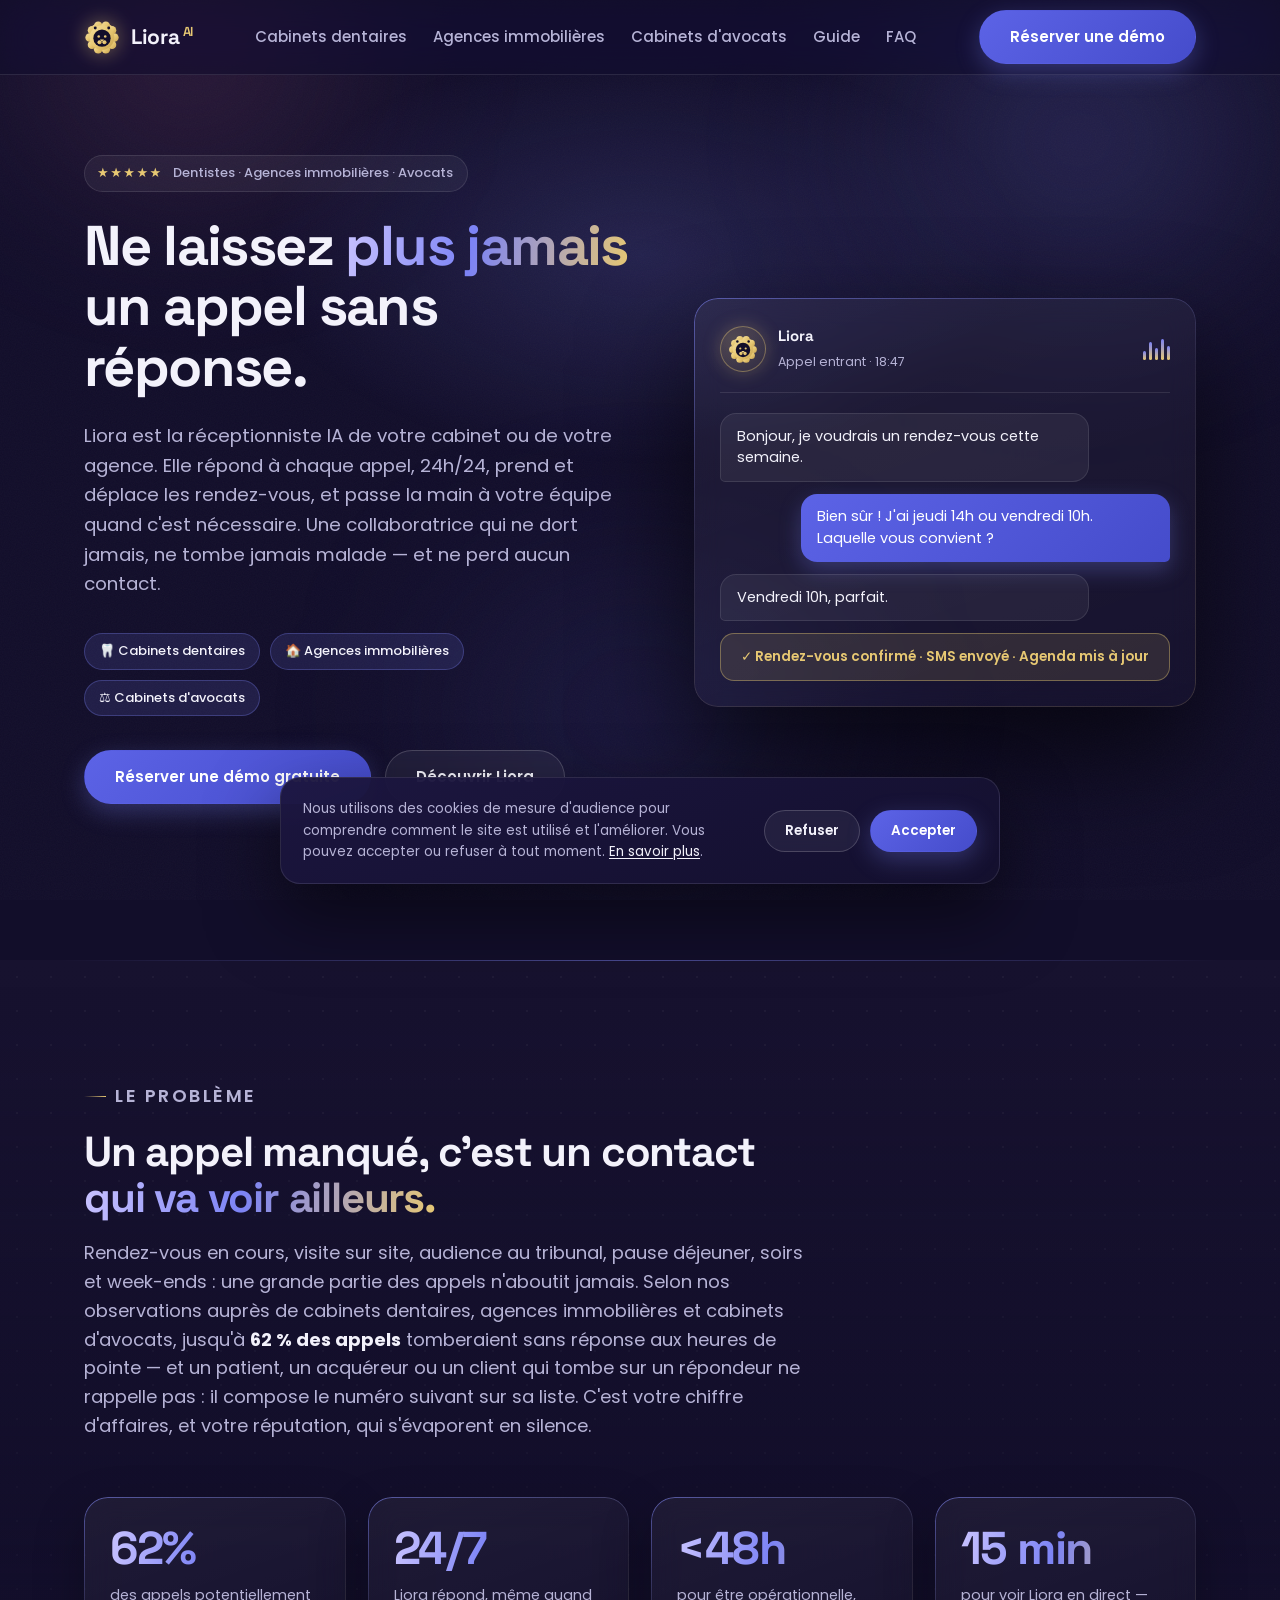
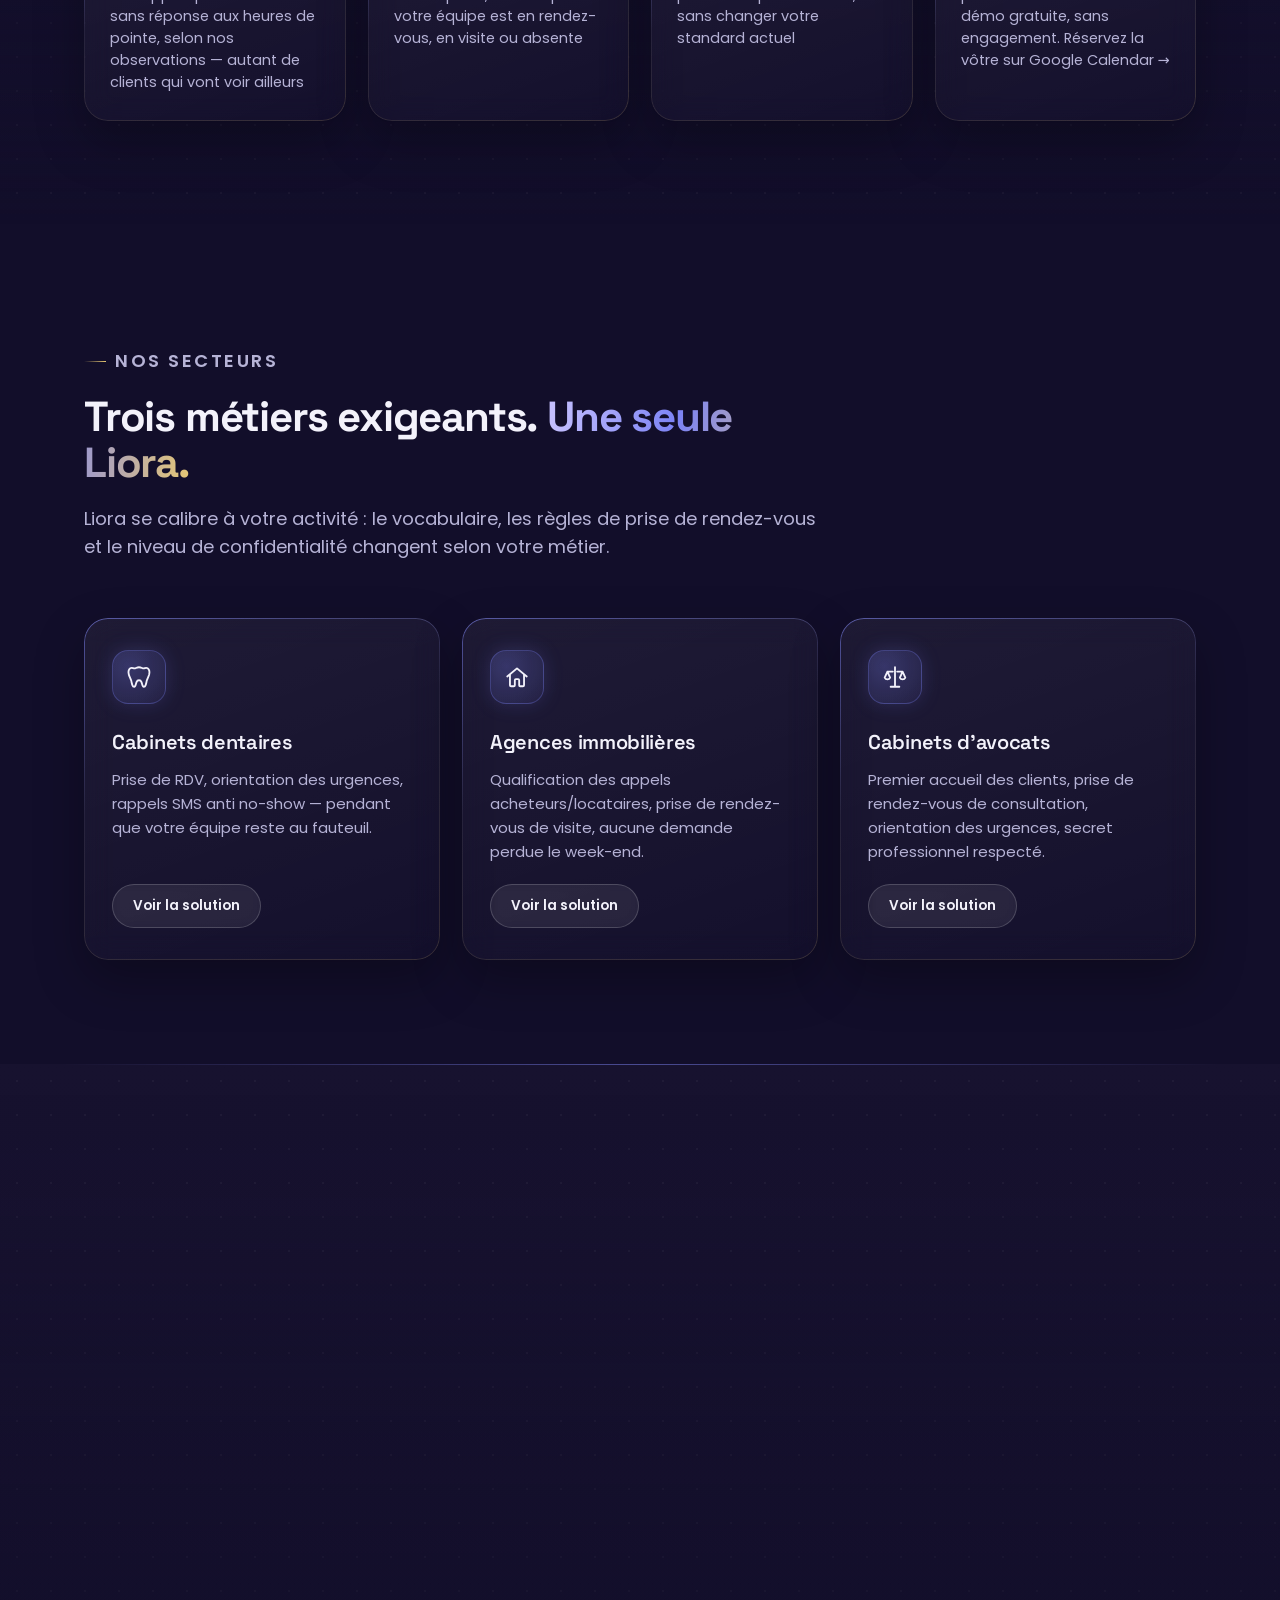
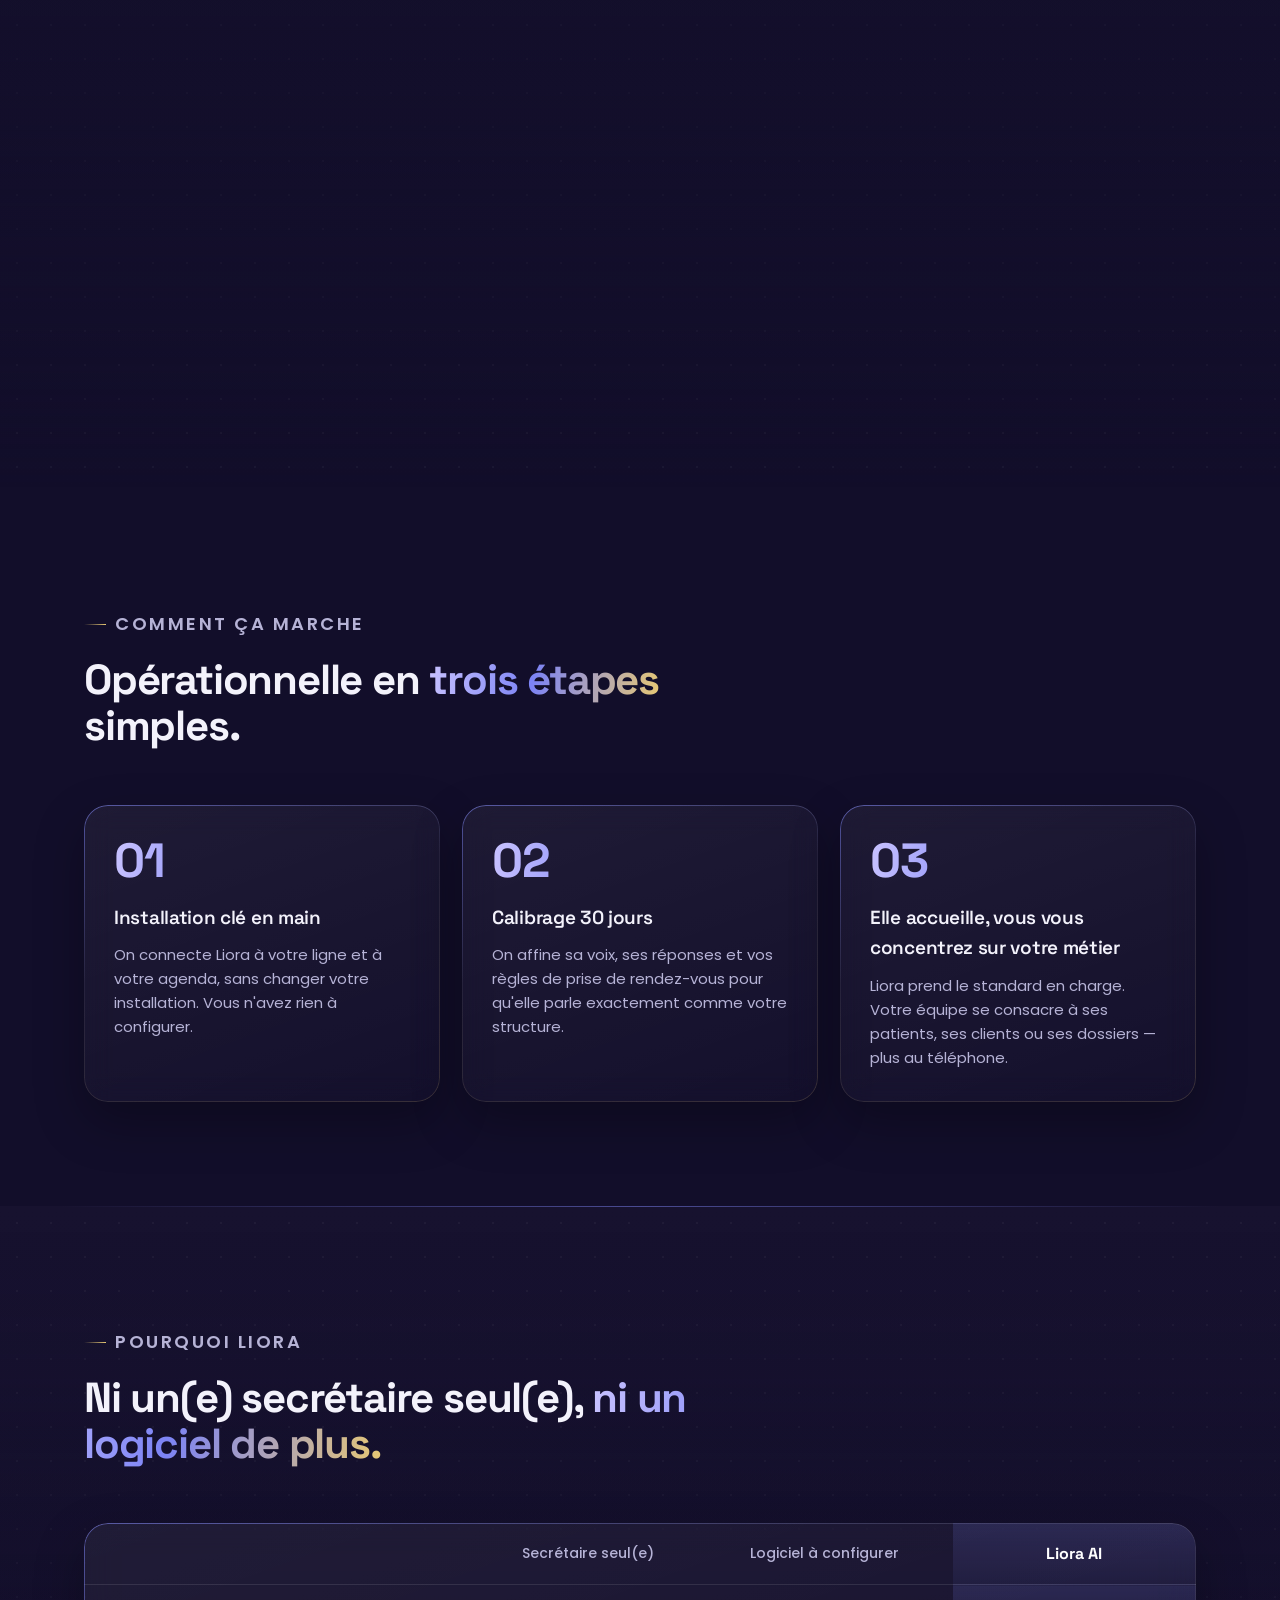
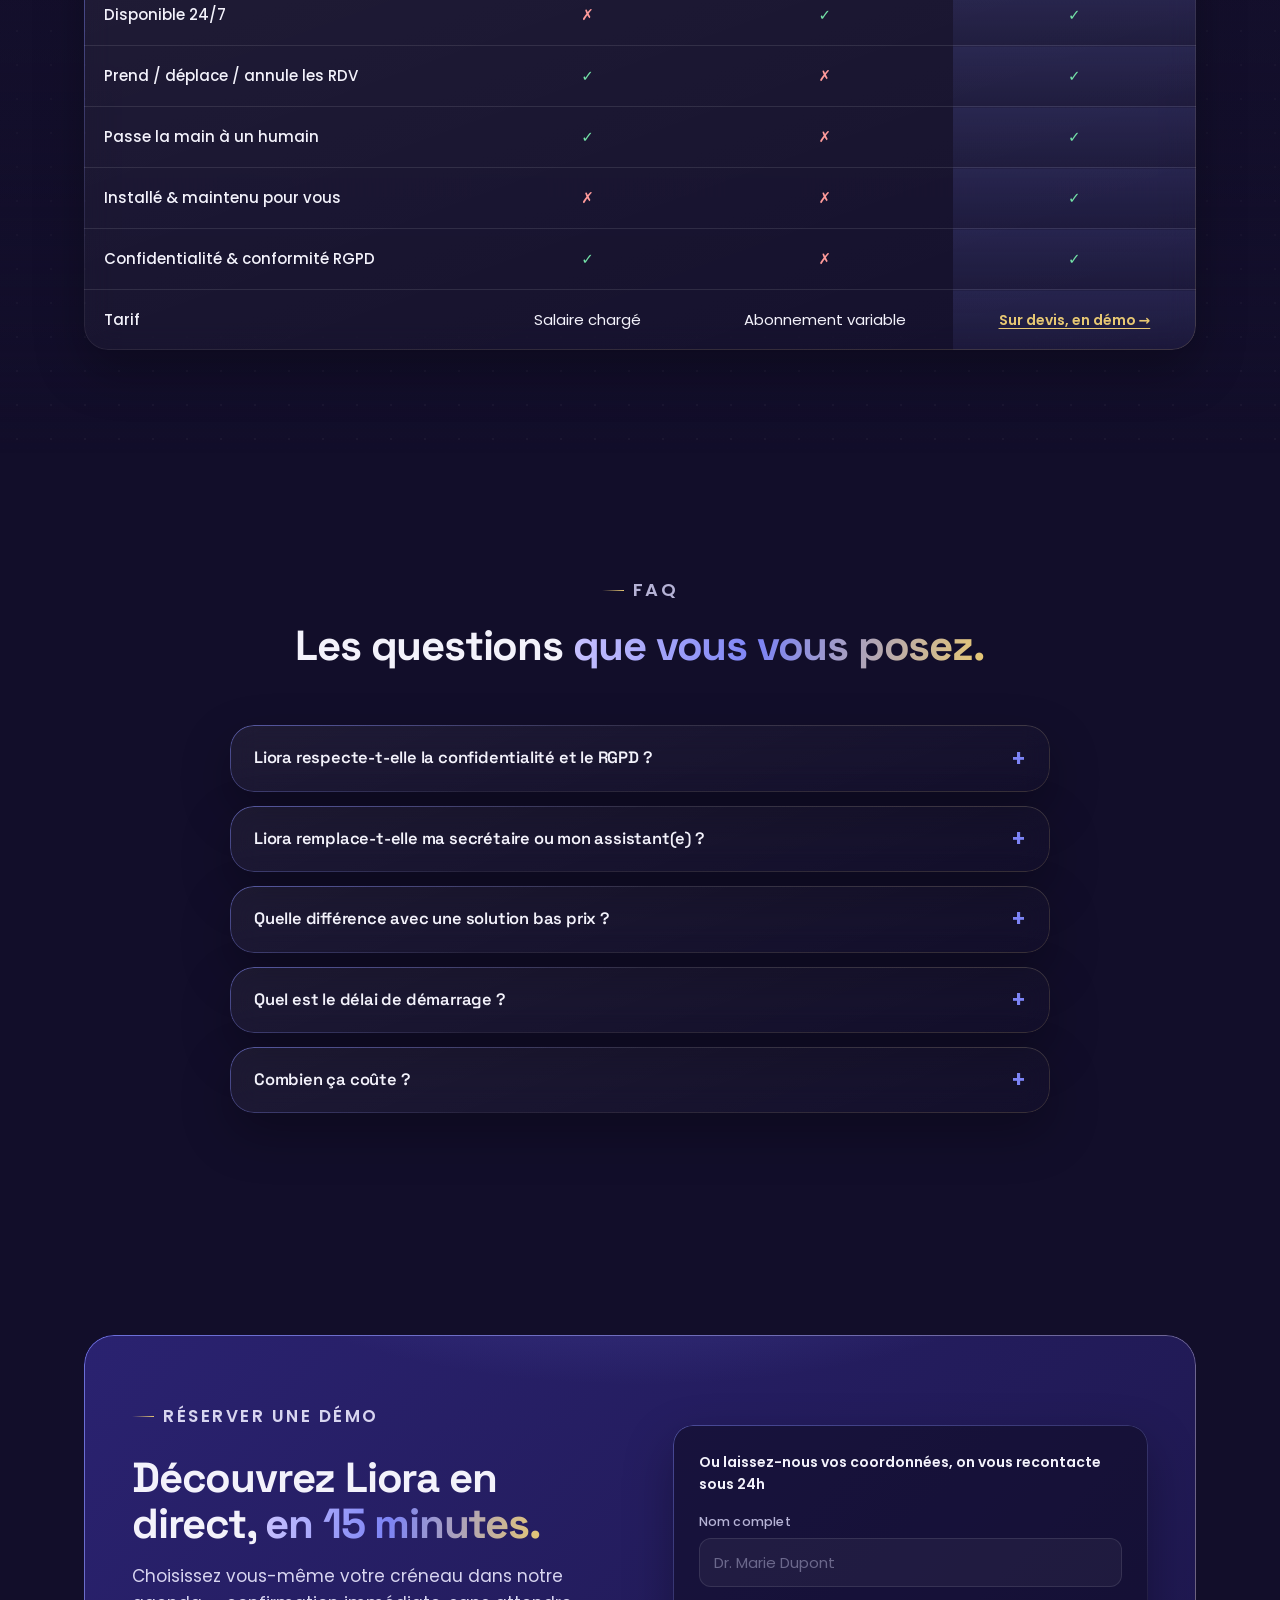
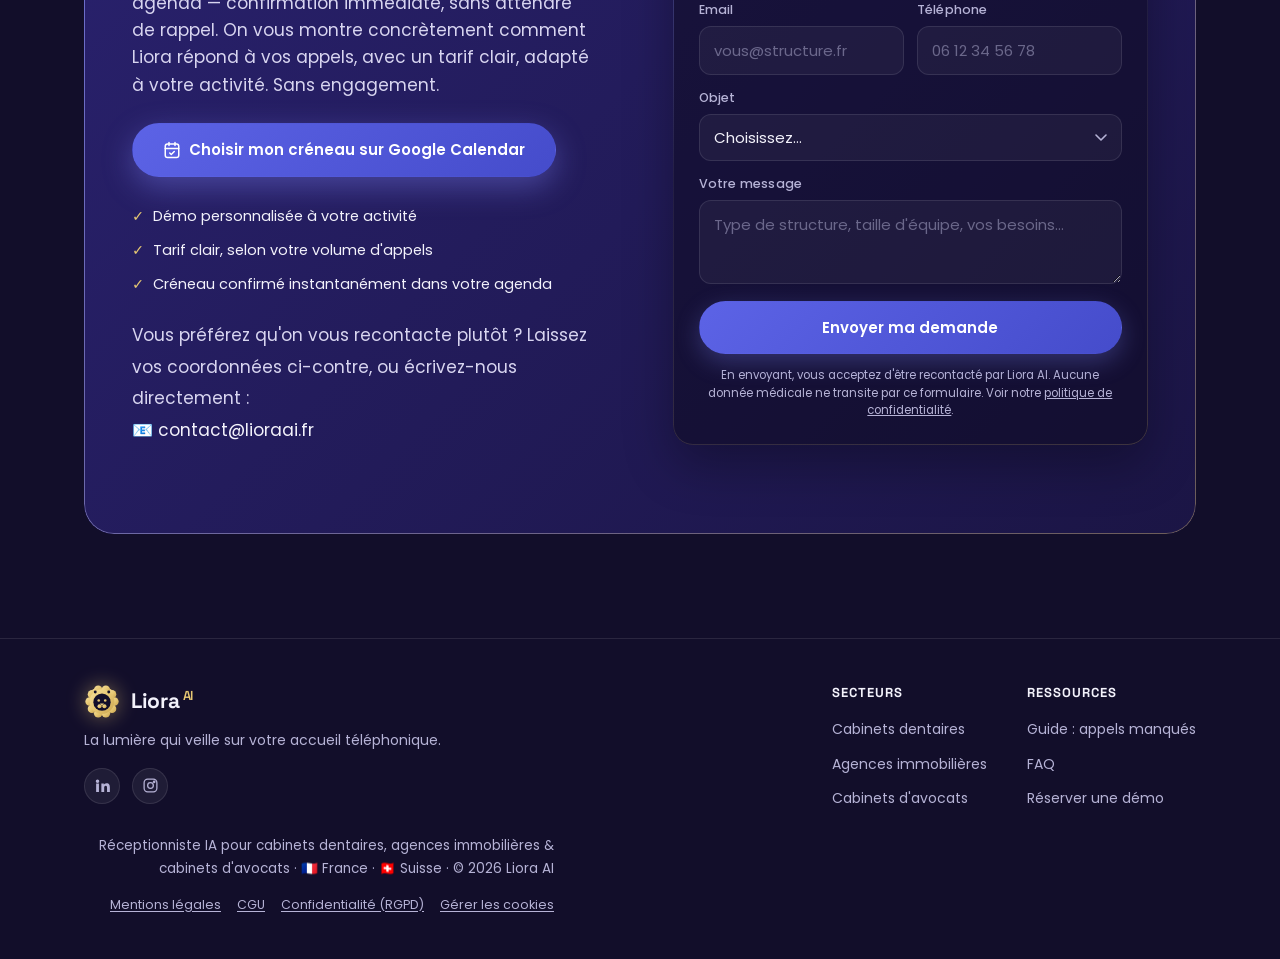
==== commit 8abcbb0b: "SEO/AEO : schema HowTo, dates de fraîcheur, stat attribuée Suite à l'audit SEO/GEO/AEO : ajoute le s" ====
--- a/index.html
+++ b/index.html
@@ -73,6 +73,33 @@
         { "@type": "Audience", "audienceType": "Cabinets d'avocats" }
       ],
       "description": "Liora répond aux appels 24h/24, prend et déplace les rendez-vous, envoie les confirmations et rappels par SMS, et transfère à un humain si nécessaire — dans le respect de la confidentialité professionnelle."
+    },
+    {
+      "@type": "HowTo",
+      "@id": "https://lioraai.fr/#howto",
+      "name": "Comment mettre en place Liora AI dans votre cabinet ou agence",
+      "description": "Liora est opérationnelle en moins de 48h, sans changer votre installation téléphonique actuelle, puis calibrée pendant 30 jours pour parler comme votre structure.",
+      "totalTime": "P30D",
+      "step": [
+        {
+          "@type": "HowToStep",
+          "position": 1,
+          "name": "Installation clé en main",
+          "text": "On connecte Liora à votre ligne et à votre agenda, sans changer votre installation. Vous n'avez rien à configurer."
+        },
+        {
+          "@type": "HowToStep",
+          "position": 2,
+          "name": "Calibrage 30 jours",
+          "text": "On affine sa voix, ses réponses et vos règles de prise de rendez-vous pour qu'elle parle exactement comme votre structure."
+        },
+        {
+          "@type": "HowToStep",
+          "position": 3,
+          "name": "Elle accueille, vous vous concentrez sur votre métier",
+          "text": "Liora prend le standard en charge. Votre équipe se consacre à ses patients, ses clients ou ses dossiers — plus au téléphone."
+        }
+      ]
     },
     {
       "@type": "FAQPage",
@@ -817,12 +844,12 @@
     <div class="section-head" data-reveal>
       <p class="kicker">Le problème</p>
       <h2>Un appel manqué, c'est un contact <span class="grad">qui va voir ailleurs.</span></h2>
-      <p>Rendez-vous en cours, visite sur site, audience au tribunal, pause déjeuner, soirs et week-ends : une grande partie des appels n'aboutit jamais. Dans les cabinets dentaires, agences immobilières et cabinets d'avocats, jusqu'à <strong style="color:var(--ink);">62 % des appels</strong> tomberaient sans réponse aux heures de pointe — et un patient, un acquéreur ou un client qui tombe sur un répondeur ne rappelle pas : il compose le numéro suivant sur sa liste. C'est votre chiffre d'affaires, et votre réputation, qui s'évaporent en silence.</p>
+      <p>Rendez-vous en cours, visite sur site, audience au tribunal, pause déjeuner, soirs et week-ends : une grande partie des appels n'aboutit jamais. Selon nos observations auprès de cabinets dentaires, agences immobilières et cabinets d'avocats, jusqu'à <strong style="color:var(--ink);">62 % des appels</strong> tomberaient sans réponse aux heures de pointe — et un patient, un acquéreur ou un client qui tombe sur un répondeur ne rappelle pas : il compose le numéro suivant sur sa liste. C'est votre chiffre d'affaires, et votre réputation, qui s'évaporent en silence.</p>
     </div>
     <div class="stats">
       <div class="stat glass" data-reveal>
         <div class="num">62%</div>
-        <div class="label">des appels potentiellement sans réponse aux heures de pointe — autant de clients qui vont voir ailleurs</div>
+        <div class="label">des appels potentiellement sans réponse aux heures de pointe, selon nos observations — autant de clients qui vont voir ailleurs</div>
       </div>
       <div class="stat glass" data-reveal style="transition-delay:.08s">
         <div class="num">24/7</div>
